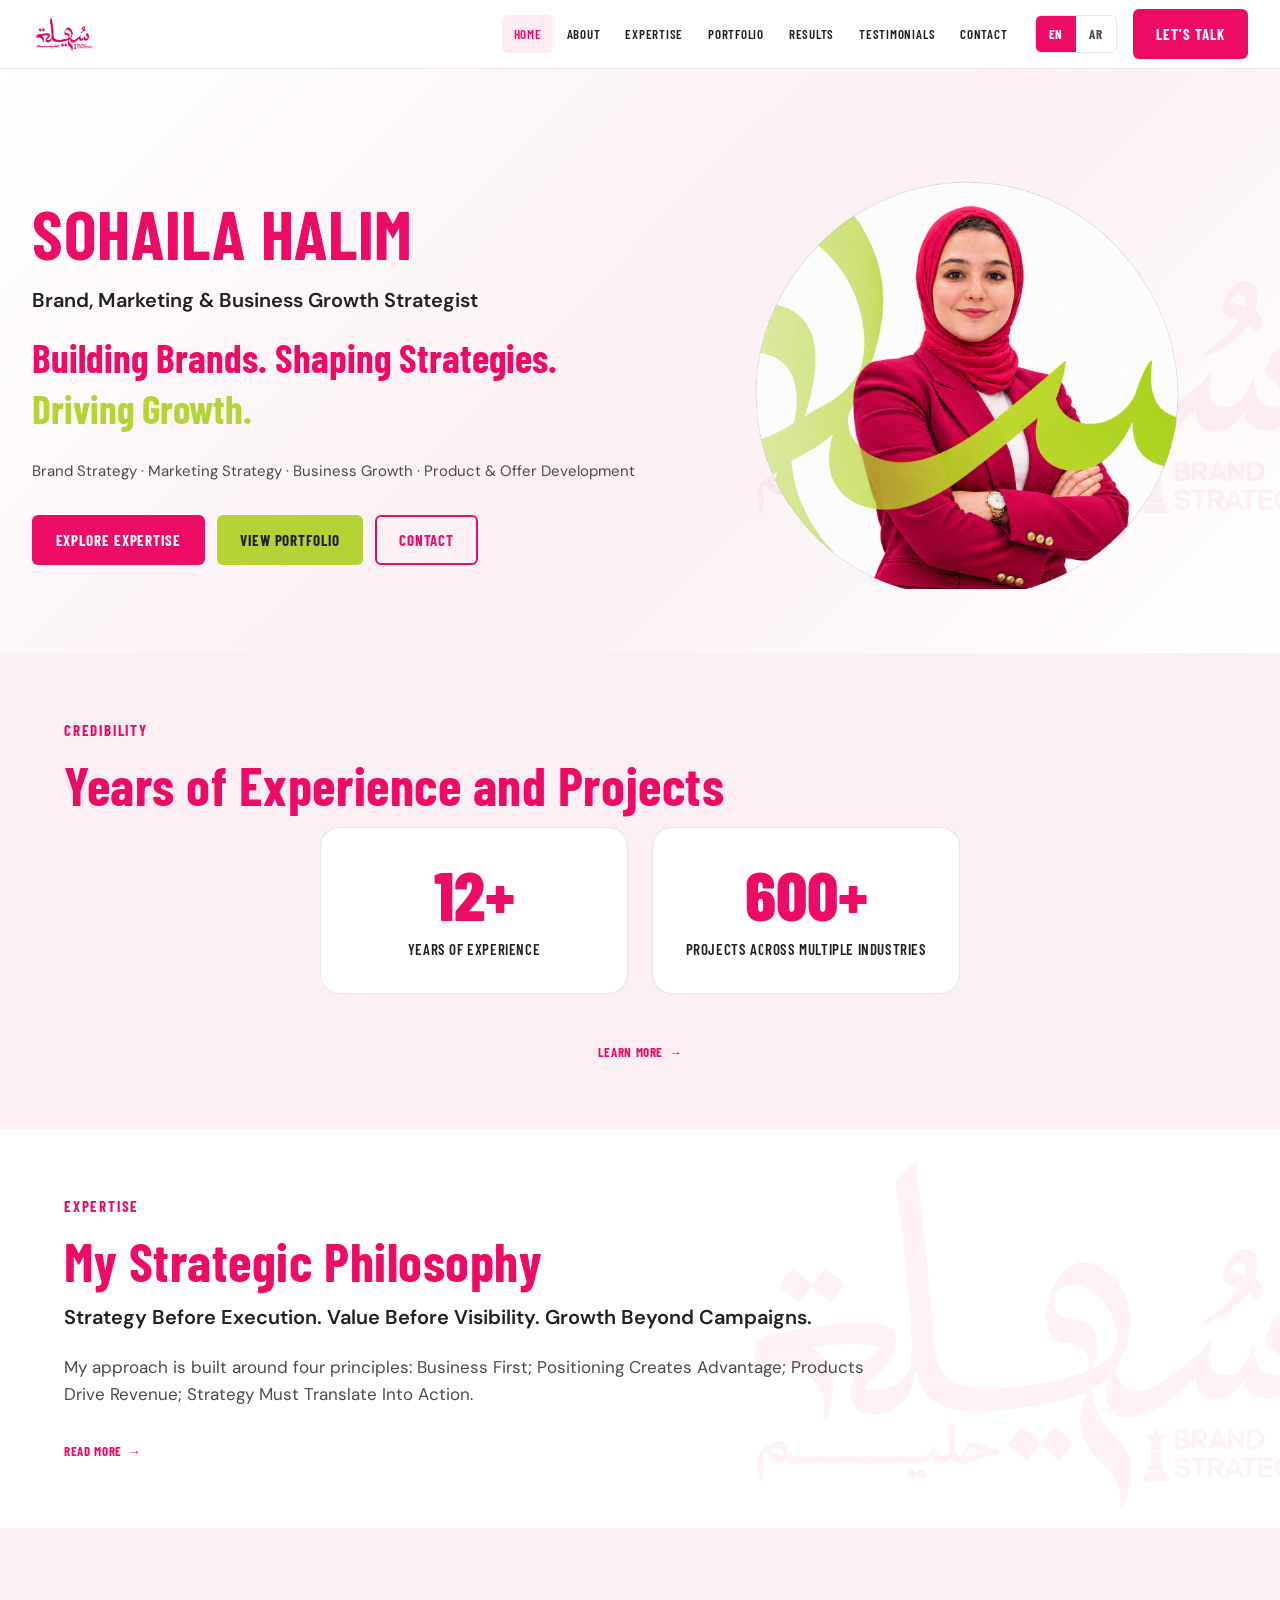
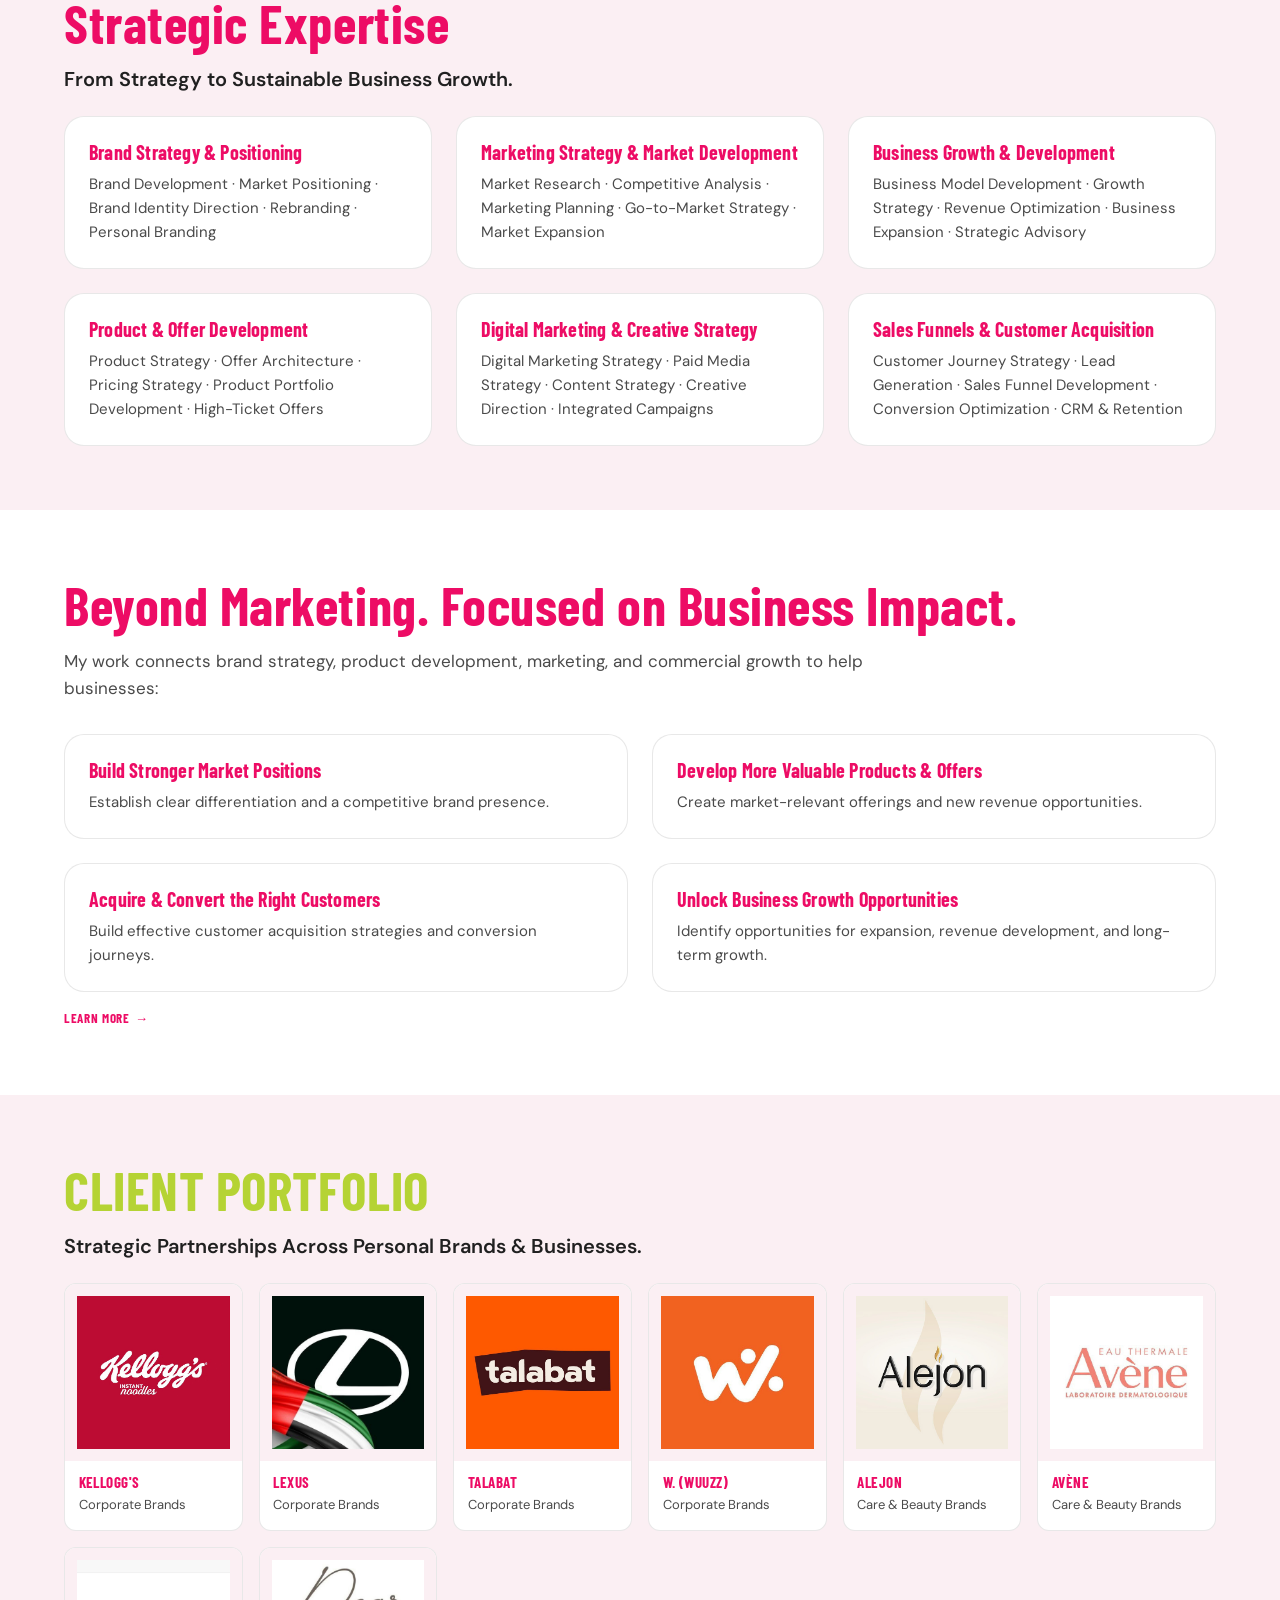
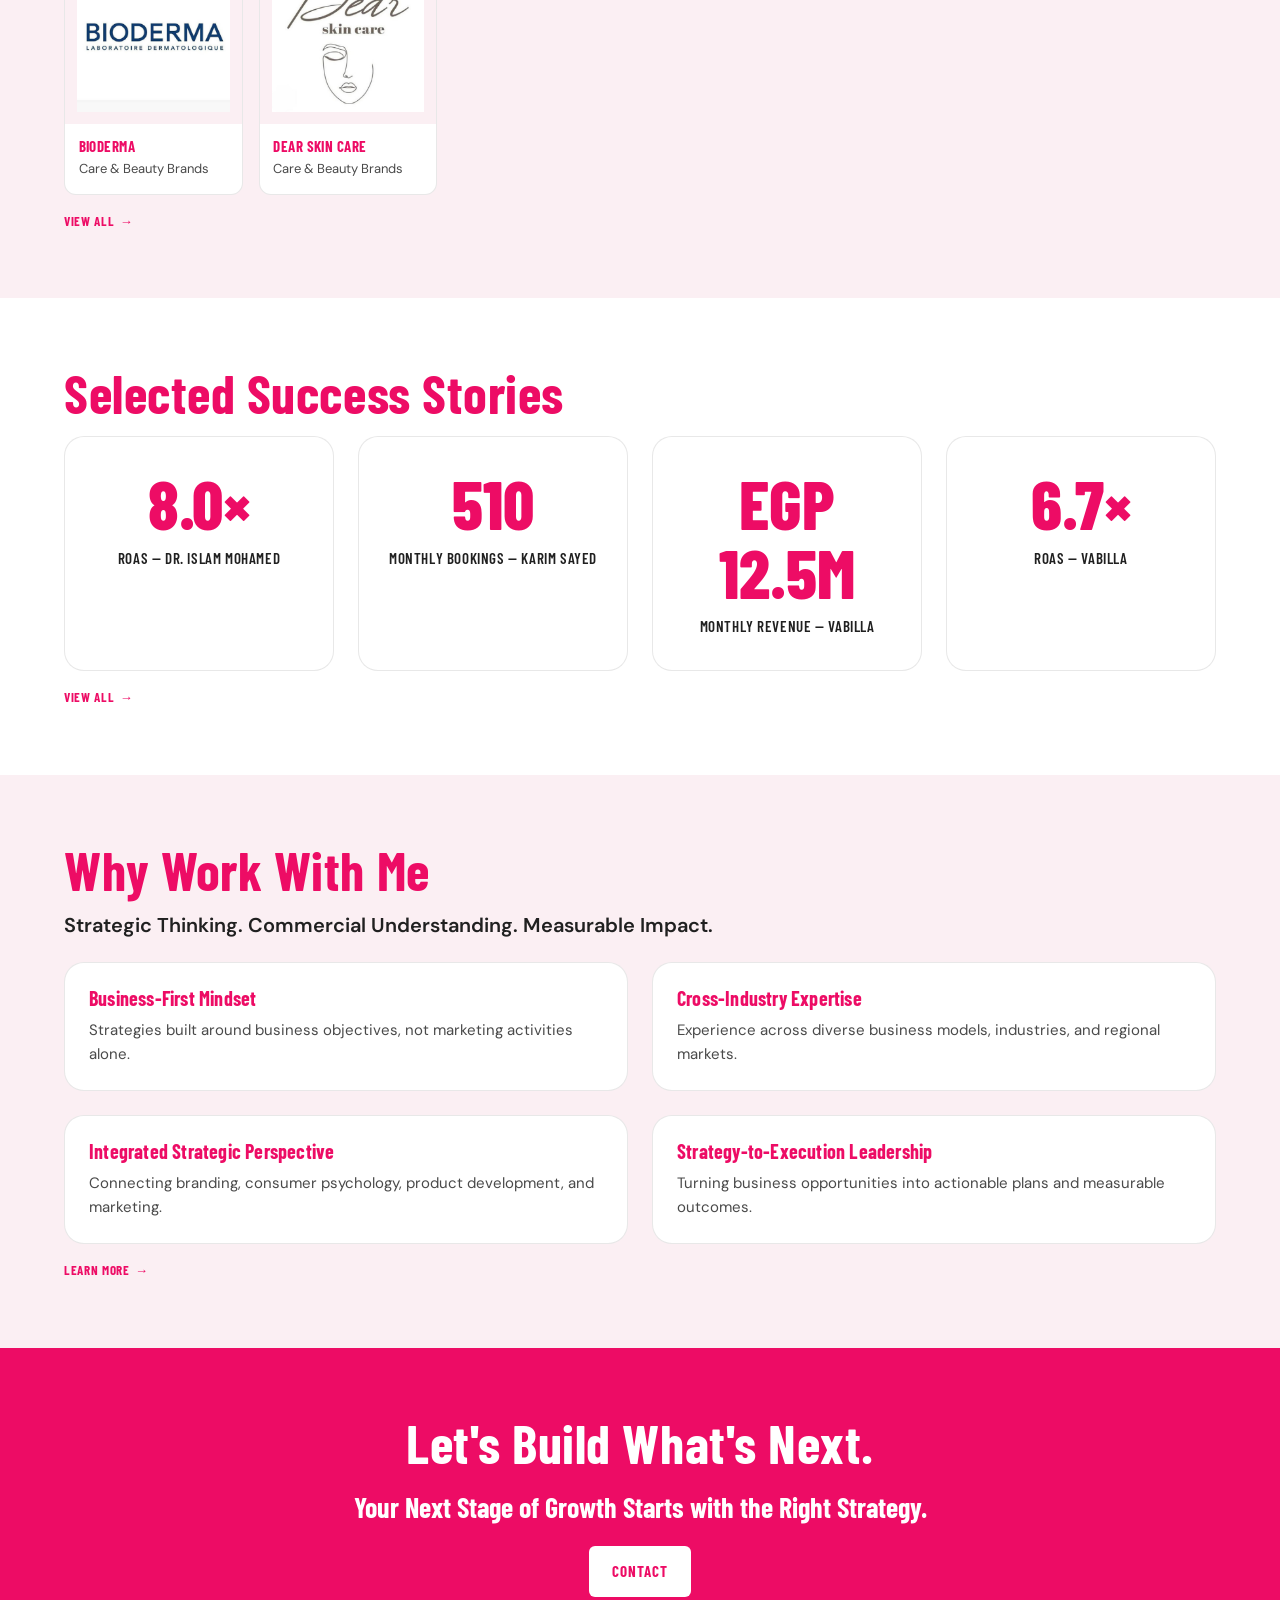
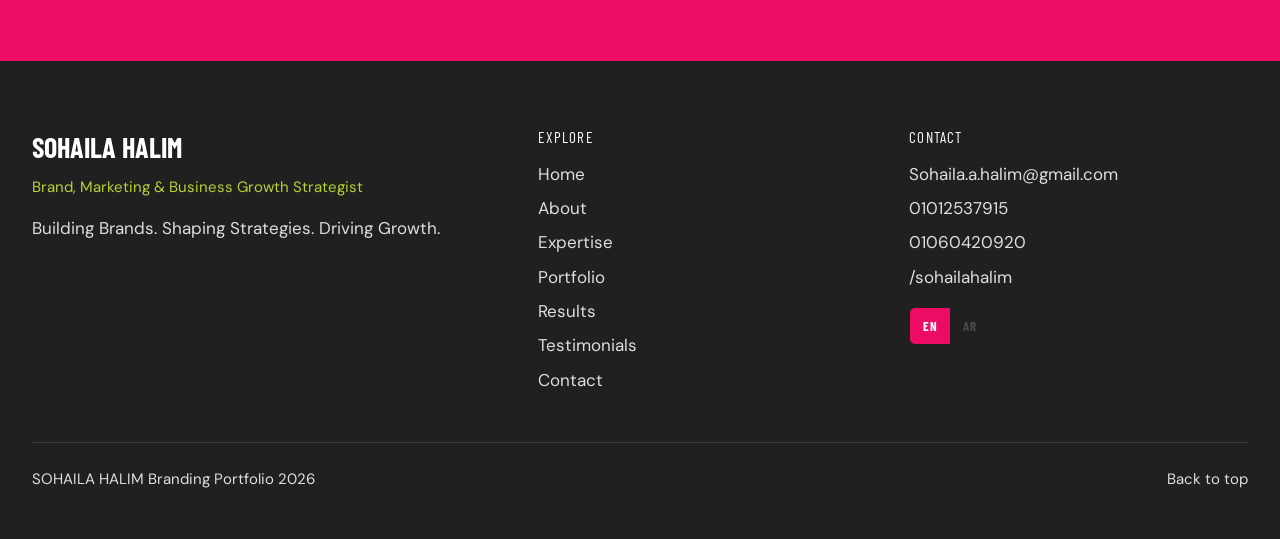
==== index.html @ 3174ed8b "v1" ====
<!DOCTYPE html>
<html lang="en" dir="ltr">
<head>
  <meta charset="UTF-8" />
  <meta name="viewport" content="width=device-width, initial-scale=1" />
  <title>Sohaila Halim — Brand, Marketing & Business Growth Strategist</title>
  <meta name="description" content="Sohaila Halim — Brand, Marketing & Business Growth Strategist. Building Brands. Shaping Strategies. Driving Growth." />
  <meta property="og:title" content="Sohaila Halim — Brand, Marketing & Business Growth Strategist" />
  <meta property="og:description" content="Building Brands. Shaping Strategies. Driving Growth." />
  <meta property="og:image" content="assets/images/hero/sohaila-hero.png" />
  <link rel="icon" href="assets/images/brand/logo-dark.png" />
  <link rel="stylesheet" href="assets/css/variables.css" />
  <link rel="stylesheet" href="assets/css/global.css" />
  <link rel="stylesheet" href="assets/css/components.css" />
  <link rel="stylesheet" href="assets/css/responsive.css" />
  <link rel="stylesheet" href="assets/css/rtl.css" />
</head>
<body id="top">
  <a class="skip-link" href="#main" data-i18n="common.skipToContent">Skip to content</a>
  <div data-site-header></div>

  <main id="main" class="site-main">
    <!-- Hero — PDF p.1 + supplied hero portrait -->
    <section class="hero" aria-labelledby="hero-name">
      <div class="watermark" aria-hidden="true">
        <img src="assets/images/brand/logo-dark.png" alt="" />
      </div>
      <div class="container container--wide hero__grid">
        <div class="hero__content">
          <h1 id="hero-name" class="hero__name">SOHAILA HALIM</h1>
          <p class="hero__title">Brand, Marketing &amp; Business Growth Strategist</p>
          <p class="hero__tagline">
            <span class="part-a">Building Brands. Shaping Strategies.</span>
            <span class="part-b"> Driving Growth.</span>
          </p>
          <p class="hero__services">Brand Strategy · Marketing Strategy · Business Growth · Product &amp; Offer Development</p>
          <div class="btn-group">
            <a class="btn btn--primary" href="expertise.html" data-i18n="common.exploreExpertise">Explore Expertise</a>
            <a class="btn btn--secondary" href="portfolio.html" data-i18n="common.viewPortfolio">View Portfolio</a>
            <a class="btn btn--outline" href="contact.html" data-i18n="common.contact">Contact</a>
          </div>
        </div>
        <div class="hero__media">
          <img
            src="assets/images/hero/sohaila-hero.png"
            alt="Sohaila Halim portrait composition"
            width="560"
            height="560"
            fetchpriority="high"
            decoding="async"
          />
        </div>
      </div>
    </section>

    <!-- Credibility — PDF p.3 -->
    <section class="section section--blush" aria-labelledby="cred-title">
      <div class="container">
        <p class="section__eyebrow">Credibility</p>
        <h2 id="cred-title" class="section__title section__title--fuchsia">Years of Experience and Projects</h2>
        <div class="grid grid--2" style="max-width:40rem;margin-inline:auto">
          <div class="stat-card">
            <p class="stat-card__value">12+</p>
            <p class="stat-card__label">Years of Experience</p>
          </div>
          <div class="stat-card">
            <p class="stat-card__value">600+</p>
            <p class="stat-card__label">Projects Across Multiple Industries</p>
          </div>
        </div>
        <p style="text-align:center;margin-top:2rem">
          <a class="link-more" href="about.html" data-i18n="common.learnMore">Learn more</a>
        </p>
      </div>
    </section>

    <!-- Strategic Philosophy Preview — PDF p.5 -->
    <section class="section" aria-labelledby="phil-preview">
      <div class="watermark" aria-hidden="true"><img src="assets/images/brand/logo-dark.png" alt="" /></div>
      <div class="container">
        <p class="section__eyebrow">Expertise</p>
        <h2 id="phil-preview" class="section__title section__title--fuchsia">My Strategic Philosophy</h2>
        <p class="section__lead">Strategy Before Execution. Value Before Visibility. Growth Beyond Campaigns.</p>
        <p class="section__desc">My approach is built around four principles: Business First; Positioning Creates Advantage; Products Drive Revenue; Strategy Must Translate Into Action.</p>
        <a class="link-more" href="expertise.html#strategic-philosophy" data-i18n="common.readMore">Read more</a>
      </div>
    </section>

    <!-- Strategic Expertise Preview — PDF p.7 -->
    <section class="section section--blush" aria-labelledby="exp-preview">
      <div class="container">
        <h2 id="exp-preview" class="section__title section__title--fuchsia">Strategic Expertise</h2>
        <p class="section__lead">From Strategy to Sustainable Business Growth.</p>
        <div class="grid grid--3">
          <a class="card card--interactive" href="expertise.html#expertise-brand">
            <h3 class="card__title">Brand Strategy &amp; Positioning</h3>
            <p class="card__text">Brand Development · Market Positioning · Brand Identity Direction · Rebranding · Personal Branding</p>
          </a>
          <a class="card card--interactive" href="expertise.html#expertise-marketing">
            <h3 class="card__title">Marketing Strategy &amp; Market Development</h3>
            <p class="card__text">Market Research · Competitive Analysis · Marketing Planning · Go-to-Market Strategy · Market Expansion</p>
          </a>
          <a class="card card--interactive" href="expertise.html#expertise-growth">
            <h3 class="card__title">Business Growth &amp; Development</h3>
            <p class="card__text">Business Model Development · Growth Strategy · Revenue Optimization · Business Expansion · Strategic Advisory</p>
          </a>
          <a class="card card--interactive" href="expertise.html#expertise-product">
            <h3 class="card__title">Product &amp; Offer Development</h3>
            <p class="card__text">Product Strategy · Offer Architecture · Pricing Strategy · Product Portfolio Development · High-Ticket Offers</p>
          </a>
          <a class="card card--interactive" href="expertise.html#expertise-digital">
            <h3 class="card__title">Digital Marketing &amp; Creative Strategy</h3>
            <p class="card__text">Digital Marketing Strategy · Paid Media Strategy · Content Strategy · Creative Direction · Integrated Campaigns</p>
          </a>
          <a class="card card--interactive" href="expertise.html#expertise-funnels">
            <h3 class="card__title">Sales Funnels &amp; Customer Acquisition</h3>
            <p class="card__text">Customer Journey Strategy · Lead Generation · Sales Funnel Development · Conversion Optimization · CRM &amp; Retention</p>
          </a>
        </div>
      </div>
    </section>

    <!-- Business Impact Preview — PDF p.8 -->
    <section class="section" aria-labelledby="impact-preview">
      <div class="container">
        <h2 id="impact-preview" class="section__title section__title--fuchsia">Beyond Marketing. Focused on Business Impact.</h2>
        <p class="section__desc">My work connects brand strategy, product development, marketing, and commercial growth to help businesses:</p>
        <div class="grid grid--2" style="margin-top:2rem">
          <article class="card">
            <h3 class="card__title">Build Stronger Market Positions</h3>
            <p class="card__text">Establish clear differentiation and a competitive brand presence.</p>
          </article>
          <article class="card">
            <h3 class="card__title">Develop More Valuable Products &amp; Offers</h3>
            <p class="card__text">Create market-relevant offerings and new revenue opportunities.</p>
          </article>
          <article class="card">
            <h3 class="card__title">Acquire &amp; Convert the Right Customers</h3>
            <p class="card__text">Build effective customer acquisition strategies and conversion journeys.</p>
          </article>
          <article class="card">
            <h3 class="card__title">Unlock Business Growth Opportunities</h3>
            <p class="card__text">Identify opportunities for expansion, revenue development, and long-term growth.</p>
          </article>
        </div>
        <a class="link-more" href="expertise.html#business-impact" data-i18n="common.learnMore">Learn more</a>
      </div>
    </section>

    <!-- Client Portfolio Preview -->
    <section class="section section--blush" aria-labelledby="portfolio-preview">
      <div class="container">
        <h2 id="portfolio-preview" class="section__title section__title--lime">CLIENT PORTFOLIO</h2>
        <p class="section__lead">Strategic Partnerships Across Personal Brands &amp; Businesses.</p>
        <div class="portfolio-grid" id="home-portfolio-preview"></div>
        <a class="link-more" href="portfolio.html" data-i18n="common.viewAll">View all</a>
      </div>
    </section>

    <!-- Selected Results Preview — PDF p.14 -->
    <section class="section" aria-labelledby="results-preview">
      <div class="container">
        <h2 id="results-preview" class="section__title section__title--fuchsia">Selected Success Stories</h2>
        <div class="grid grid--4">
          <div class="stat-card">
            <p class="stat-card__value">8.0×</p>
            <p class="stat-card__label">ROAS — Dr. Islam Mohamed</p>
          </div>
          <div class="stat-card">
            <p class="stat-card__value">510</p>
            <p class="stat-card__label">Monthly Bookings — Karim Sayed</p>
          </div>
          <div class="stat-card">
            <p class="stat-card__value">EGP 12.5M</p>
            <p class="stat-card__label">Monthly Revenue — Vabilla</p>
          </div>
          <div class="stat-card">
            <p class="stat-card__value">6.7×</p>
            <p class="stat-card__label">ROAS — Vabilla</p>
          </div>
        </div>
        <a class="link-more" href="results.html" data-i18n="common.viewAll">View all</a>
      </div>
    </section>

    <!-- Why Work With Me Preview — PDF p.15 -->
    <section class="section section--blush" aria-labelledby="why-preview">
      <div class="container">
        <h2 id="why-preview" class="section__title section__title--fuchsia">Why Work With Me</h2>
        <p class="section__lead">Strategic Thinking. Commercial Understanding. Measurable Impact.</p>
        <div class="grid grid--2">
          <article class="card">
            <h3 class="card__title">Business-First Mindset</h3>
            <p class="card__text">Strategies built around business objectives, not marketing activities alone.</p>
          </article>
          <article class="card">
            <h3 class="card__title">Cross-Industry Expertise</h3>
            <p class="card__text">Experience across diverse business models, industries, and regional markets.</p>
          </article>
          <article class="card">
            <h3 class="card__title">Integrated Strategic Perspective</h3>
            <p class="card__text">Connecting branding, consumer psychology, product development, and marketing.</p>
          </article>
          <article class="card">
            <h3 class="card__title">Strategy-to-Execution Leadership</h3>
            <p class="card__text">Turning business opportunities into actionable plans and measurable outcomes.</p>
          </article>
        </div>
        <a class="link-more" href="about.html#why-work-with-me" data-i18n="common.learnMore">Learn more</a>
      </div>
    </section>

    <!-- Contact CTA — PDF p.26 -->
    <section class="section section--fuchsia cta-band" aria-labelledby="cta-home">
      <div class="container">
        <h2 id="cta-home" class="cta-band__title">Let's Build What's Next.</h2>
        <p class="cta-band__lead">Your Next Stage of Growth Starts with the Right Strategy.</p>
        <a class="btn btn--white" href="contact.html" data-i18n="common.contact">Contact</a>
      </div>
    </section>
  </main>

  <div data-site-footer></div>

  <script src="assets/js/translations.js"></script>
  <script src="assets/js/i18n.js"></script>
  <script src="assets/js/navigation.js"></script>
  <script src="assets/data/portfolio.js"></script>
  <script src="assets/js/main.js"></script>
  <script>
    (function () {
      const mount = document.getElementById("home-portfolio-preview");
      if (!mount || !window.SOHAILA_PORTFOLIO) return;
      const preview = window.SOHAILA_PORTFOLIO.filter((c) => c.category === "corporate" || c.category === "care-beauty").slice(0, 8);
      mount.innerHTML = preview.map((c) => `
        <article class="portfolio-item">
          <div class="portfolio-item__media"><img src="${c.image}" alt="${c.name} logo" loading="lazy" width="160" height="160" /></div>
          <div class="portfolio-item__body">
            <h3 class="portfolio-item__name">${c.name}</h3>
            <p class="portfolio-item__meta">${c.description}</p>
          </div>
        </article>`).join("");
    })();
  </script>
</body>
</html>
---- assets/css/variables.css ----
/* Sohaila Halim — Design Tokens
   Colors sampled from brand guideline asset (assets/images/brand/brand-guideline.png)
   Fonts: temporary implementation fallbacks (not claimed as original brand fonts)
*/

:root {
  /* Brand colors — from Visual Brand Guidelines */
  --color-fuchsia: #ed0c65;
  --color-lime: #b5d334;
  --color-blush: #fbeff3;
  --color-white: #ffffff;
  --color-charcoal: #202020;

  /* Derived tokens */
  --color-fuchsia-dark: #c40a54;
  --color-fuchsia-soft: rgba(237, 12, 101, 0.08);
  --color-lime-soft: rgba(181, 211, 52, 0.15);
  --color-charcoal-muted: #4a4a4a;
  --color-border: rgba(32, 32, 32, 0.1);
  --color-overlay: rgba(32, 32, 32, 0.72);

  /* Typography — temporary fallbacks pending original brand fonts */
  --font-display: "Barlow Condensed", "Arial Narrow", "Helvetica Neue Condensed", sans-serif;
  --font-body: "DM Sans", "Segoe UI", Tahoma, sans-serif;
  --font-arabic: "Noto Sans Arabic", "Segoe UI", Tahoma, sans-serif;

  --fw-regular: 400;
  --fw-medium: 500;
  --fw-semibold: 600;
  --fw-bold: 700;
  --fw-black: 800;

  --fs-xs: clamp(0.75rem, 0.7rem + 0.2vw, 0.8125rem);
  --fs-sm: clamp(0.875rem, 0.82rem + 0.25vw, 0.9375rem);
  --fs-base: clamp(1rem, 0.95rem + 0.25vw, 1.0625rem);
  --fs-md: clamp(1.125rem, 1rem + 0.4vw, 1.25rem);
  --fs-lg: clamp(1.375rem, 1.15rem + 0.8vw, 1.75rem);
  --fs-xl: clamp(1.75rem, 1.35rem + 1.4vw, 2.5rem);
  --fs-2xl: clamp(2.25rem, 1.6rem + 2.2vw, 3.5rem);
  --fs-3xl: clamp(2.75rem, 1.9rem + 3vw, 4.5rem);

  --lh-tight: 1.15;
  --lh-snug: 1.3;
  --lh-normal: 1.6;
  --lh-relaxed: 1.75;

  /* Spacing */
  --space-1: 0.25rem;
  --space-2: 0.5rem;
  --space-3: 0.75rem;
  --space-4: 1rem;
  --space-5: 1.5rem;
  --space-6: 2rem;
  --space-7: 3rem;
  --space-8: 4rem;
  --space-9: 6rem;
  --space-10: 8rem;

  /* Layout */
  --container-max: 72rem;
  --container-wide: 80rem;
  --container-pad: clamp(1rem, 3vw, 2rem);
  --header-h: 4.25rem;
  --radius-sm: 0.375rem;
  --radius-md: 0.75rem;
  --radius-lg: 1.25rem;
  --radius-xl: 1.75rem;

  /* Motion */
  --ease: cubic-bezier(0.22, 1, 0.36, 1);
  --duration-fast: 150ms;
  --duration: 280ms;
  --duration-slow: 480ms;

  /* Shadows */
  --shadow-sm: 0 1px 2px rgba(32, 32, 32, 0.06);
  --shadow-md: 0 8px 24px rgba(32, 32, 32, 0.08);
  --shadow-lg: 0 16px 48px rgba(32, 32, 32, 0.12);

  /* Focus */
  --focus-ring: 0 0 0 3px var(--color-white), 0 0 0 6px var(--color-fuchsia);
}

@media (prefers-reduced-motion: reduce) {
  :root {
    --duration-fast: 0ms;
    --duration: 0ms;
    --duration-slow: 0ms;
  }
}
---- assets/css/global.css ----
@import url("https://fonts.googleapis.com/css2?family=Barlow+Condensed:wght@500;600;700;800&family=DM+Sans:ital,opsz,wght@0,9..40,400;0,9..40,500;0,9..40,600;0,9..40,700;1,9..40,400&family=Noto+Sans+Arabic:wght@400;500;600;700&display=swap");

*,
*::before,
*::after {
  box-sizing: border-box;
}

html {
  scroll-behavior: smooth;
  scroll-padding-top: calc(var(--header-h) + 1rem);
}

@media (prefers-reduced-motion: reduce) {
  html {
    scroll-behavior: auto;
  }

  *,
  *::before,
  *::after {
    animation-duration: 0.01ms !important;
    animation-iteration-count: 1 !important;
    transition-duration: 0.01ms !important;
  }
}

body {
  margin: 0;
  font-family: var(--font-body);
  font-size: var(--fs-base);
  font-weight: var(--fw-regular);
  line-height: var(--lh-normal);
  color: var(--color-charcoal);
  background: var(--color-white);
  min-height: 100vh;
  overflow-x: hidden;
  -webkit-font-smoothing: antialiased;
}

body.nav-open {
  overflow: hidden;
}

img {
  max-width: 100%;
  height: auto;
  display: block;
}

a {
  color: var(--color-fuchsia);
  text-decoration-thickness: 1px;
  text-underline-offset: 0.2em;
}

a:hover {
  color: var(--color-fuchsia-dark);
}

:focus-visible {
  outline: none;
  box-shadow: var(--focus-ring);
}

.skip-link {
  position: absolute;
  inset-inline-start: 1rem;
  top: -100%;
  z-index: 1000;
  background: var(--color-fuchsia);
  color: var(--color-white);
  padding: 0.75rem 1rem;
  border-radius: var(--radius-sm);
  font-weight: var(--fw-semibold);
  text-decoration: none;
}

.skip-link:focus {
  top: 1rem;
}

h1, h2, h3, h4, h5, h6 {
  font-family: var(--font-display);
  font-weight: var(--fw-bold);
  line-height: var(--lh-tight);
  letter-spacing: 0.01em;
  margin: 0 0 var(--space-4);
  color: var(--color-charcoal);
  text-wrap: balance;
}

h1 { font-size: var(--fs-3xl); }
h2 { font-size: var(--fs-2xl); }
h3 { font-size: var(--fs-xl); }
h4 { font-size: var(--fs-lg); }

p {
  margin: 0 0 var(--space-4);
}

p:last-child {
  margin-bottom: 0;
}

ul, ol {
  margin: 0 0 var(--space-4);
  padding-inline-start: 1.25rem;
}

.container {
  width: min(100% - (var(--container-pad) * 2), var(--container-max));
  margin-inline: auto;
}

.container--wide {
  width: min(100% - (var(--container-pad) * 2), var(--container-wide));
}

.section {
  position: relative;
  padding-block: var(--space-8);
}

.section--tight {
  padding-block: var(--space-6);
}

.section--blush {
  background: var(--color-blush);
}

.section--fuchsia {
  background: var(--color-fuchsia);
  color: var(--color-white);
}

.section--fuchsia h2,
.section--fuchsia h3,
.section--fuchsia p {
  color: var(--color-white);
}

.section__eyebrow {
  display: inline-block;
  font-family: var(--font-display);
  font-size: var(--fs-sm);
  font-weight: var(--fw-bold);
  letter-spacing: 0.12em;
  text-transform: uppercase;
  color: var(--color-fuchsia);
  margin-bottom: var(--space-3);
}

.section__title {
  margin-bottom: var(--space-3);
}

.section__title--lime {
  color: var(--color-lime);
}

.section__title--fuchsia {
  color: var(--color-fuchsia);
}

.section__lead {
  font-size: var(--fs-md);
  font-weight: var(--fw-semibold);
  line-height: var(--lh-snug);
  max-width: 48rem;
  margin-bottom: var(--space-5);
}

.section__desc {
  max-width: 52rem;
  color: var(--color-charcoal-muted);
}

.divider {
  width: 3.5rem;
  height: 3px;
  background: var(--color-lime);
  border: 0;
  margin: 0 0 var(--space-5);
}

.divider--fuchsia {
  background: var(--color-fuchsia);
}

.watermark {
  position: absolute;
  inset: 0;
  pointer-events: none;
  overflow: hidden;
  z-index: 0;
}

.watermark img {
  position: absolute;
  width: min(70vw, 42rem);
  opacity: 0.05;
  inset-inline-end: -8%;
  top: 50%;
  transform: translateY(-50%);
}

.section > *:not(.watermark) {
  position: relative;
  z-index: 1;
}

.page-hero {
  padding-block: calc(var(--header-h) + var(--space-7)) var(--space-7);
  background:
    radial-gradient(ellipse 60% 50% at 90% 20%, var(--color-blush) 0%, transparent 70%),
    var(--color-white);
}

.page-hero__title {
  color: var(--color-fuchsia);
}

.grid {
  display: grid;
  gap: var(--space-5);
}

.grid--2 {
  grid-template-columns: repeat(2, minmax(0, 1fr));
}

.grid--3 {
  grid-template-columns: repeat(3, minmax(0, 1fr));
}

.grid--4 {
  grid-template-columns: repeat(4, minmax(0, 1fr));
}

.sr-only {
  position: absolute;
  width: 1px;
  height: 1px;
  padding: 0;
  margin: -1px;
  overflow: hidden;
  clip: rect(0, 0, 0, 0);
  white-space: nowrap;
  border: 0;
}

.text-fuchsia { color: var(--color-fuchsia); }
.text-lime { color: var(--color-lime); }
.text-muted { color: var(--color-charcoal-muted); }

.site-main {
  min-height: 60vh;
}

.placeholder-asset {
  display: grid;
  place-items: center;
  aspect-ratio: 1;
  background: var(--color-blush);
  border: 2px dashed var(--color-fuchsia);
  border-radius: var(--radius-md);
  color: var(--color-fuchsia);
  font-size: var(--fs-sm);
  font-weight: var(--fw-semibold);
  text-align: center;
  padding: var(--space-4);
}
---- assets/css/components.css ----
/* Buttons */
.btn {
  display: inline-flex;
  align-items: center;
  justify-content: center;
  gap: 0.5rem;
  min-height: 2.75rem;
  padding: 0.7rem 1.35rem;
  border-radius: var(--radius-sm);
  border: 2px solid transparent;
  font-family: var(--font-display);
  font-size: var(--fs-sm);
  font-weight: var(--fw-bold);
  letter-spacing: 0.06em;
  text-transform: uppercase;
  text-decoration: none;
  cursor: pointer;
  transition: background var(--duration) var(--ease), color var(--duration) var(--ease), border-color var(--duration) var(--ease), transform var(--duration) var(--ease);
}

.btn:hover {
  text-decoration: none;
  transform: translateY(-1px);
}

.btn--primary {
  background: var(--color-fuchsia);
  color: var(--color-white);
}

.btn--primary:hover {
  background: var(--color-fuchsia-dark);
  color: var(--color-white);
}

.btn--secondary {
  background: var(--color-lime);
  color: var(--color-charcoal);
}

.btn--secondary:hover {
  filter: brightness(0.95);
  color: var(--color-charcoal);
}

.btn--outline {
  background: transparent;
  border-color: var(--color-fuchsia);
  color: var(--color-fuchsia);
}

.btn--outline:hover {
  background: var(--color-fuchsia);
  color: var(--color-white);
}

.btn--ghost {
  background: transparent;
  color: var(--color-charcoal);
  border-color: var(--color-border);
}

.btn--ghost:hover {
  border-color: var(--color-fuchsia);
  color: var(--color-fuchsia);
}

.btn--white {
  background: var(--color-white);
  color: var(--color-fuchsia);
}

.btn--white:hover {
  background: var(--color-blush);
  color: var(--color-fuchsia);
}

.btn-group {
  display: flex;
  flex-wrap: wrap;
  gap: var(--space-3);
}

/* Header / Nav */
.site-header {
  position: sticky;
  top: 0;
  z-index: 100;
  background: rgba(255, 255, 255, 0.92);
  backdrop-filter: blur(12px);
  border-bottom: 1px solid var(--color-border);
}

.site-header__inner {
  display: flex;
  align-items: center;
  justify-content: space-between;
  gap: var(--space-4);
  min-height: var(--header-h);
}

.brand-logo {
  display: inline-flex;
  align-items: center;
  gap: 0.65rem;
  text-decoration: none;
  color: var(--color-charcoal);
  flex-shrink: 0;
}

.brand-logo img {
  height: 2.5rem;
  width: auto;
}

.brand-logo__text {
  display: none;
  flex-direction: column;
  line-height: 1.1;
}

.brand-logo__name {
  font-family: var(--font-display);
  font-weight: var(--fw-bold);
  font-size: var(--fs-sm);
  letter-spacing: 0.04em;
}

.brand-logo__role {
  font-size: 0.65rem;
  letter-spacing: 0.08em;
  text-transform: uppercase;
  color: var(--color-fuchsia);
}

.nav-toggle {
  display: none;
  width: 2.75rem;
  height: 2.75rem;
  border: 1px solid var(--color-border);
  border-radius: var(--radius-sm);
  background: var(--color-white);
  cursor: pointer;
  align-items: center;
  justify-content: center;
  flex-direction: column;
  gap: 5px;
}

.nav-toggle span {
  display: block;
  width: 1.15rem;
  height: 2px;
  background: var(--color-charcoal);
  transition: transform var(--duration) var(--ease), opacity var(--duration) var(--ease);
}

.site-header.is-open .nav-toggle span:nth-child(1) {
  transform: translateY(7px) rotate(45deg);
}

.site-header.is-open .nav-toggle span:nth-child(2) {
  opacity: 0;
}

.site-header.is-open .nav-toggle span:nth-child(3) {
  transform: translateY(-7px) rotate(-45deg);
}

.site-nav {
  display: flex;
  align-items: center;
  gap: var(--space-4);
}

.site-nav__list {
  display: flex;
  align-items: center;
  gap: 0.15rem;
  list-style: none;
  margin: 0;
  padding: 0;
}

.site-nav__link {
  display: inline-flex;
  padding: 0.55rem 0.7rem;
  color: var(--color-charcoal);
  text-decoration: none;
  font-family: var(--font-display);
  font-size: var(--fs-xs);
  font-weight: var(--fw-semibold);
  letter-spacing: 0.06em;
  text-transform: uppercase;
  border-radius: var(--radius-sm);
  transition: color var(--duration) var(--ease), background var(--duration) var(--ease);
}

.site-nav__link:hover,
.site-nav__link[aria-current="page"] {
  color: var(--color-fuchsia);
  background: var(--color-fuchsia-soft);
}

.lang-switcher {
  display: inline-flex;
  border: 1px solid var(--color-border);
  border-radius: var(--radius-sm);
  overflow: hidden;
}

.lang-switcher button {
  min-width: 2.5rem;
  min-height: 2.25rem;
  border: 0;
  background: transparent;
  font-family: var(--font-display);
  font-weight: var(--fw-bold);
  font-size: var(--fs-xs);
  letter-spacing: 0.06em;
  cursor: pointer;
  color: var(--color-charcoal-muted);
}

.lang-switcher button[aria-pressed="true"] {
  background: var(--color-fuchsia);
  color: var(--color-white);
}

.header-cta {
  white-space: nowrap;
}

/* Hero */
.hero {
  position: relative;
  padding-block: calc(var(--header-h) + var(--space-6)) var(--space-8);
  overflow: hidden;
  background:
    linear-gradient(135deg, var(--color-white) 0%, var(--color-blush) 55%, var(--color-white) 100%);
}

.hero__grid {
  display: grid;
  grid-template-columns: minmax(0, 1.05fr) minmax(0, 0.95fr);
  gap: var(--space-7);
  align-items: center;
}

.hero__name {
  font-size: var(--fs-3xl);
  color: var(--color-fuchsia);
  margin-bottom: var(--space-3);
}

.hero__title {
  font-family: var(--font-body);
  font-size: var(--fs-md);
  font-weight: var(--fw-semibold);
  color: var(--color-charcoal);
  margin-bottom: var(--space-4);
}

.hero__tagline {
  font-family: var(--font-display);
  font-size: var(--fs-xl);
  font-weight: var(--fw-bold);
  line-height: var(--lh-snug);
  margin-bottom: var(--space-5);
}

.hero__tagline .part-a {
  color: var(--color-fuchsia);
}

.hero__tagline .part-b {
  color: var(--color-lime);
}

.hero__services {
  font-size: var(--fs-sm);
  color: var(--color-charcoal-muted);
  margin-bottom: var(--space-6);
}

.hero__media {
  position: relative;
  display: grid;
  place-items: center;
}

.hero__media img {
  width: min(100%, 28rem);
  height: auto;
  object-fit: contain;
}

/* Cards */
.card {
  background: var(--color-white);
  border-radius: var(--radius-lg);
  padding: var(--space-5);
  border: 1px solid var(--color-border);
  height: 100%;
}

.card--interactive {
  transition: transform var(--duration) var(--ease), box-shadow var(--duration) var(--ease), border-color var(--duration) var(--ease);
  text-decoration: none;
  color: inherit;
  display: block;
}

.card--interactive:hover {
  transform: translateY(-3px);
  box-shadow: var(--shadow-md);
  border-color: rgba(237, 12, 101, 0.25);
  color: inherit;
  text-decoration: none;
}

.card__icon {
  width: 2.75rem;
  height: 2.75rem;
  border-radius: var(--radius-sm);
  background: var(--color-fuchsia-soft);
  color: var(--color-fuchsia);
  display: grid;
  place-items: center;
  font-family: var(--font-display);
  font-weight: var(--fw-bold);
  margin-bottom: var(--space-4);
}

.card__title {
  font-size: var(--fs-md);
  margin-bottom: var(--space-2);
  color: var(--color-fuchsia);
}

.card__text {
  color: var(--color-charcoal-muted);
  font-size: var(--fs-sm);
  margin: 0;
}

.stat-card {
  text-align: center;
  padding: var(--space-6) var(--space-4);
  background: var(--color-white);
  border-radius: var(--radius-lg);
  border: 1px solid var(--color-border);
}

.stat-card__value {
  font-family: var(--font-display);
  font-size: var(--fs-3xl);
  font-weight: var(--fw-black);
  color: var(--color-fuchsia);
  line-height: 1;
  margin-bottom: var(--space-2);
}

.stat-card__label {
  font-family: var(--font-display);
  font-weight: var(--fw-semibold);
  letter-spacing: 0.04em;
  text-transform: uppercase;
  font-size: var(--fs-sm);
}

/* Tabs */
.tabs {
  display: grid;
  gap: var(--space-5);
}

.tabs--vertical {
  grid-template-columns: minmax(14rem, 18rem) minmax(0, 1fr);
  align-items: start;
}

.tabs__list {
  display: flex;
  flex-direction: column;
  gap: 0.35rem;
  list-style: none;
  margin: 0;
  padding: 0;
}

.tabs__tab {
  width: 100%;
  text-align: start;
  border: 1px solid var(--color-border);
  background: var(--color-white);
  color: var(--color-charcoal);
  border-radius: var(--radius-md);
  padding: 0.9rem 1rem;
  font-family: var(--font-display);
  font-size: var(--fs-sm);
  font-weight: var(--fw-bold);
  letter-spacing: 0.03em;
  cursor: pointer;
  transition: background var(--duration) var(--ease), color var(--duration) var(--ease), border-color var(--duration) var(--ease);
}

.tabs__tab[aria-selected="true"] {
  background: var(--color-fuchsia);
  border-color: var(--color-fuchsia);
  color: var(--color-white);
}

.tabs__panel {
  background: var(--color-white);
  border: 1px solid var(--color-border);
  border-radius: var(--radius-lg);
  padding: var(--space-6);
}

.tabs__panel[hidden] {
  display: none;
}

.tabs--horizontal .tabs__list {
  flex-direction: row;
  flex-wrap: nowrap;
  overflow-x: auto;
  gap: 0.5rem;
  padding-bottom: 0.25rem;
  scrollbar-width: thin;
}

.tabs--horizontal .tabs__tab {
  white-space: nowrap;
  width: auto;
  flex: 0 0 auto;
}

/* Accordion */
.accordion {
  display: grid;
  gap: 0.75rem;
}

.accordion__item {
  border: 1px solid var(--color-border);
  border-radius: var(--radius-md);
  background: var(--color-white);
  overflow: hidden;
}

.accordion__trigger {
  width: 100%;
  display: flex;
  align-items: center;
  justify-content: space-between;
  gap: 1rem;
  text-align: start;
  padding: 1rem 1.15rem;
  border: 0;
  background: transparent;
  font-family: var(--font-display);
  font-size: var(--fs-md);
  font-weight: var(--fw-bold);
  color: var(--color-charcoal);
  cursor: pointer;
}

.accordion__trigger::after {
  content: "+";
  color: var(--color-fuchsia);
  font-size: 1.35rem;
  line-height: 1;
}

.accordion__trigger[aria-expanded="true"]::after {
  content: "−";
}

.accordion__panel {
  padding: 0 1.15rem 1.15rem;
  color: var(--color-charcoal-muted);
}

.accordion__panel[hidden] {
  display: none;
}

/* Filters */
.filter-bar {
  display: flex;
  flex-wrap: wrap;
  gap: 0.5rem;
  margin-bottom: var(--space-6);
}

.filter-btn {
  border: 1px solid var(--color-border);
  background: var(--color-white);
  color: var(--color-charcoal);
  border-radius: 999px;
  padding: 0.55rem 0.95rem;
  font-family: var(--font-display);
  font-size: var(--fs-xs);
  font-weight: var(--fw-bold);
  letter-spacing: 0.04em;
  text-transform: uppercase;
  cursor: pointer;
  transition: background var(--duration) var(--ease), color var(--duration) var(--ease), border-color var(--duration) var(--ease);
}

.filter-btn[aria-pressed="true"],
.filter-btn:hover {
  background: var(--color-fuchsia);
  border-color: var(--color-fuchsia);
  color: var(--color-white);
}

/* Portfolio / gallery */
.portfolio-grid,
.gallery-grid {
  display: grid;
  grid-template-columns: repeat(auto-fill, minmax(10rem, 1fr));
  gap: var(--space-4);
}

.portfolio-item,
.gallery-item {
  background: var(--color-white);
  border: 1px solid var(--color-border);
  border-radius: var(--radius-md);
  overflow: hidden;
  transition: transform var(--duration) var(--ease), box-shadow var(--duration) var(--ease);
}

.portfolio-item:hover,
.gallery-item:hover {
  transform: translateY(-2px);
  box-shadow: var(--shadow-sm);
}

.portfolio-item__media,
.gallery-item__media {
  aspect-ratio: 1;
  background: var(--color-blush);
  display: grid;
  place-items: center;
  padding: 0.75rem;
}

.portfolio-item__media img,
.gallery-item__media img {
  width: 100%;
  height: 100%;
  object-fit: contain;
}

.portfolio-item__body {
  padding: 0.85rem;
}

.portfolio-item__name {
  font-family: var(--font-display);
  font-size: var(--fs-sm);
  font-weight: var(--fw-bold);
  color: var(--color-fuchsia);
  margin: 0 0 0.25rem;
  text-transform: uppercase;
  letter-spacing: 0.03em;
}

.portfolio-item__meta {
  font-size: var(--fs-xs);
  color: var(--color-charcoal-muted);
  margin: 0;
}

.portfolio-item a.portfolio-item__link {
  text-decoration: none;
  color: inherit;
  display: block;
}

.portfolio-item a.portfolio-item__link:hover .portfolio-item__name {
  color: var(--color-fuchsia-dark);
}

.gallery-item button {
  width: 100%;
  border: 0;
  background: transparent;
  padding: 0;
  cursor: pointer;
  text-align: start;
}

.gallery-item__caption {
  padding: 0.65rem 0.85rem 0.9rem;
  font-size: var(--fs-xs);
  color: var(--color-charcoal-muted);
}

/* Process timeline */
.process {
  display: grid;
  gap: var(--space-4);
  counter-reset: step;
}

.process__step {
  position: relative;
  display: grid;
  grid-template-columns: auto 1fr;
  gap: var(--space-4);
  padding: var(--space-5);
  background: var(--color-white);
  border: 1px solid var(--color-border);
  border-radius: var(--radius-lg);
}

.process__num {
  width: 3rem;
  height: 3rem;
  border-radius: 50%;
  background: var(--color-fuchsia);
  color: var(--color-white);
  display: grid;
  place-items: center;
  font-family: var(--font-display);
  font-weight: var(--fw-bold);
  flex-shrink: 0;
}

.process__title {
  color: var(--color-fuchsia);
  margin-bottom: var(--space-2);
  font-size: var(--fs-md);
}

/* Data tables */
.table-wrap {
  overflow-x: auto;
  border: 1px solid var(--color-border);
  border-radius: var(--radius-lg);
  background: var(--color-white);
}

.data-table {
  width: 100%;
  border-collapse: collapse;
  min-width: 36rem;
}

.data-table th,
.data-table td {
  padding: 0.9rem 1rem;
  text-align: start;
  border-bottom: 1px solid var(--color-border);
  font-size: var(--fs-sm);
}

.data-table th {
  background: var(--color-fuchsia);
  color: var(--color-white);
  font-family: var(--font-display);
  font-weight: var(--fw-bold);
  letter-spacing: 0.04em;
  text-transform: uppercase;
}

.data-table tr:last-child td {
  border-bottom: 0;
}

.data-table tbody tr:nth-child(even) {
  background: var(--color-blush);
}

/* Markets */
.markets-list {
  display: flex;
  flex-wrap: wrap;
  gap: 0.65rem;
  list-style: none;
  margin: var(--space-5) 0 0;
  padding: 0;
}

.markets-list li {
  background: var(--color-fuchsia);
  color: var(--color-white);
  padding: 0.45rem 0.9rem;
  border-radius: 999px;
  font-family: var(--font-display);
  font-weight: var(--fw-bold);
  font-size: var(--fs-xs);
  letter-spacing: 0.05em;
  text-transform: uppercase;
}

.markets-map {
  border-radius: var(--radius-lg);
  overflow: hidden;
  border: 1px solid var(--color-border);
  background: var(--color-white);
}

.markets-map img {
  width: 100%;
  height: auto;
}

/* Contact */
.contact-channels {
  display: grid;
  gap: var(--space-4);
}

.contact-channel {
  display: flex;
  flex-direction: column;
  gap: 0.25rem;
  padding: var(--space-5);
  background: var(--color-white);
  border: 1px solid var(--color-border);
  border-radius: var(--radius-lg);
  text-decoration: none;
  color: inherit;
  transition: border-color var(--duration) var(--ease), transform var(--duration) var(--ease);
}

.contact-channel:hover {
  border-color: var(--color-fuchsia);
  transform: translateY(-2px);
  color: inherit;
  text-decoration: none;
}

.contact-channel__label {
  font-size: var(--fs-xs);
  text-transform: uppercase;
  letter-spacing: 0.08em;
  color: var(--color-charcoal-muted);
  font-weight: var(--fw-semibold);
}

.contact-channel__value {
  font-family: var(--font-display);
  font-size: var(--fs-md);
  font-weight: var(--fw-bold);
  color: var(--color-fuchsia);
}

.form-note {
  margin-top: var(--space-5);
  padding: var(--space-4);
  background: var(--color-blush);
  border-radius: var(--radius-md);
  font-size: var(--fs-sm);
  color: var(--color-charcoal-muted);
}

/* Lightbox */
.lightbox {
  position: fixed;
  inset: 0;
  z-index: 200;
  background: var(--color-overlay);
  display: grid;
  place-items: center;
  padding: var(--space-5);
}

.lightbox[hidden] {
  display: none;
}

.lightbox__dialog {
  position: relative;
  width: min(100%, 56rem);
  max-height: 90vh;
  background: var(--color-white);
  border-radius: var(--radius-lg);
  overflow: hidden;
  display: flex;
  flex-direction: column;
}

.lightbox__media {
  overflow: auto;
  max-height: calc(90vh - 4.5rem);
  background: #111;
  display: grid;
  place-items: center;
}

.lightbox__media img {
  max-width: 100%;
  max-height: calc(90vh - 4.5rem);
  object-fit: contain;
}

.lightbox__toolbar {
  display: flex;
  align-items: center;
  justify-content: space-between;
  gap: var(--space-3);
  padding: 0.75rem 1rem;
  border-top: 1px solid var(--color-border);
}

.lightbox__caption {
  font-size: var(--fs-sm);
  color: var(--color-charcoal-muted);
}

.lightbox__controls {
  display: flex;
  gap: 0.35rem;
}

.lightbox__btn {
  min-width: 2.5rem;
  min-height: 2.5rem;
  border: 1px solid var(--color-border);
  background: var(--color-white);
  border-radius: var(--radius-sm);
  cursor: pointer;
  font-weight: var(--fw-bold);
}

/* Footer */
.site-footer {
  background: var(--color-charcoal);
  color: rgba(255, 255, 255, 0.85);
  padding-block: var(--space-8) var(--space-6);
}

.site-footer a {
  color: rgba(255, 255, 255, 0.85);
  text-decoration: none;
}

.site-footer a:hover {
  color: var(--color-lime);
}

.site-footer__grid {
  display: grid;
  grid-template-columns: 1.4fr 1fr 1fr;
  gap: var(--space-6);
  margin-bottom: var(--space-7);
}

.site-footer__brand-name {
  font-family: var(--font-display);
  font-size: var(--fs-lg);
  font-weight: var(--fw-bold);
  color: var(--color-white);
  margin-bottom: 0.35rem;
}

.site-footer__brand-title {
  color: var(--color-lime);
  font-size: var(--fs-sm);
  margin-bottom: var(--space-4);
}

.site-footer__heading {
  font-family: var(--font-display);
  font-size: var(--fs-sm);
  letter-spacing: 0.08em;
  text-transform: uppercase;
  color: var(--color-white);
  margin-bottom: var(--space-3);
}

.site-footer__list {
  list-style: none;
  margin: 0;
  padding: 0;
  display: grid;
  gap: 0.45rem;
}

.site-footer__bottom {
  display: flex;
  flex-wrap: wrap;
  justify-content: space-between;
  gap: var(--space-3);
  padding-top: var(--space-5);
  border-top: 1px solid rgba(255, 255, 255, 0.12);
  font-size: var(--fs-sm);
}

/* CTA band */
.cta-band {
  text-align: center;
}

.cta-band__title {
  color: var(--color-white);
  margin-bottom: var(--space-3);
}

.cta-band__lead {
  color: var(--color-lime);
  font-family: var(--font-display);
  font-size: var(--fs-lg);
  font-weight: var(--fw-bold);
  margin-bottom: var(--space-4);
}

.cta-band__desc {
  max-width: 40rem;
  margin-inline: auto;
  margin-bottom: var(--space-6);
  color: rgba(255, 255, 255, 0.9);
}

/* Section nav (about) */
.section-nav {
  display: flex;
  flex-wrap: wrap;
  gap: 0.5rem;
  margin-bottom: var(--space-6);
}

.section-nav a {
  text-decoration: none;
  padding: 0.45rem 0.8rem;
  border-radius: 999px;
  background: var(--color-white);
  border: 1px solid var(--color-border);
  color: var(--color-charcoal);
  font-size: var(--fs-xs);
  font-family: var(--font-display);
  font-weight: var(--fw-bold);
  letter-spacing: 0.04em;
  text-transform: uppercase;
}

.section-nav a:hover {
  border-color: var(--color-fuchsia);
  color: var(--color-fuchsia);
}

.cred-list {
  list-style: none;
  margin: 0;
  padding: 0;
  display: grid;
  gap: 0.75rem;
}

.cred-list li {
  padding: 0.9rem 1rem;
  border-inline-start: 3px solid var(--color-lime);
  background: var(--color-blush);
  border-radius: 0 var(--radius-sm) var(--radius-sm) 0;
}

.chip-list {
  display: flex;
  flex-wrap: wrap;
  gap: 0.5rem;
  list-style: none;
  margin: 0;
  padding: 0;
}

.chip-list li {
  background: var(--color-white);
  border: 1px solid var(--color-border);
  border-radius: 999px;
  padding: 0.45rem 0.85rem;
  font-size: var(--fs-sm);
}

.link-more {
  display: inline-flex;
  align-items: center;
  gap: 0.35rem;
  margin-top: var(--space-4);
  font-family: var(--font-display);
  font-weight: var(--fw-bold);
  letter-spacing: 0.05em;
  text-transform: uppercase;
  font-size: var(--fs-xs);
  text-decoration: none;
}

.link-more::after {
  content: "→";
}

[dir="rtl"] .link-more::after {
  content: "←";
}

.empty-state {
  padding: var(--space-7);
  text-align: center;
  color: var(--color-charcoal-muted);
  border: 1px dashed var(--color-border);
  border-radius: var(--radius-lg);
}
---- assets/css/responsive.css ----
@media (max-width: 1024px) {
  .hero__grid {
    grid-template-columns: 1fr;
    gap: var(--space-6);
  }

  .hero__media {
    order: -1;
  }

  .hero__media img {
    width: min(100%, 22rem);
  }

  .tabs--vertical {
    grid-template-columns: 1fr;
  }

  .tabs--vertical .tabs__list {
    flex-direction: row;
    overflow-x: auto;
    scrollbar-width: thin;
  }

  .tabs--vertical .tabs__tab {
    white-space: nowrap;
    width: auto;
    flex: 0 0 auto;
  }

  .site-footer__grid {
    grid-template-columns: 1fr 1fr;
  }

  .grid--4 {
    grid-template-columns: repeat(2, minmax(0, 1fr));
  }
}

@media (max-width: 860px) {
  .nav-toggle {
    display: inline-flex;
  }

  .site-nav {
    position: fixed;
    inset: var(--header-h) 0 0 0;
    background: var(--color-white);
    flex-direction: column;
    align-items: stretch;
    padding: var(--space-5);
    gap: var(--space-4);
    transform: translateX(100%);
    transition: transform var(--duration) var(--ease);
    overflow-y: auto;
    border-top: 1px solid var(--color-border);
  }

  [dir="rtl"] .site-nav {
    transform: translateX(-100%);
  }

  .site-header.is-open .site-nav {
    transform: translateX(0);
  }

  .site-nav__list {
    flex-direction: column;
    align-items: stretch;
  }

  .site-nav__link {
    padding: 0.9rem 0.75rem;
    font-size: var(--fs-sm);
  }

  .header-cta {
    width: 100%;
  }

  .site-nav .lang-switcher {
    align-self: flex-start;
  }
}

@media (max-width: 768px) {
  .section {
    padding-block: var(--space-7);
  }

  .grid--2,
  .grid--3,
  .grid--4 {
    grid-template-columns: 1fr;
  }

  .site-footer__grid {
    grid-template-columns: 1fr;
  }

  .portfolio-grid,
  .gallery-grid {
    grid-template-columns: repeat(auto-fill, minmax(8.5rem, 1fr));
  }

  .process__step {
    grid-template-columns: 1fr;
  }

  .hero {
    padding-block: calc(var(--header-h) + var(--space-5)) var(--space-6);
  }

  .page-hero {
    padding-block: calc(var(--header-h) + var(--space-5)) var(--space-5);
  }
}

@media (max-width: 480px) {
  .btn-group {
    flex-direction: column;
  }

  .btn-group .btn {
    width: 100%;
  }

  .stat-card__value {
    font-size: var(--fs-2xl);
  }

  .filter-bar {
    flex-wrap: nowrap;
    overflow-x: auto;
    padding-bottom: 0.35rem;
    scrollbar-width: thin;
  }

  .filter-btn {
    flex: 0 0 auto;
  }
}

@media (min-width: 1440px) {
  .brand-logo__text {
    display: flex;
  }
}
---- assets/css/rtl.css ----
[dir="rtl"] body {
  font-family: var(--font-arabic), var(--font-body);
}

[dir="rtl"] h1,
[dir="rtl"] h2,
[dir="rtl"] h3,
[dir="rtl"] h4,
[dir="rtl"] .btn,
[dir="rtl"] .site-nav__link,
[dir="rtl"] .filter-btn,
[dir="rtl"] .tabs__tab,
[dir="rtl"] .accordion__trigger,
[dir="rtl"] .section__eyebrow,
[dir="rtl"] .portfolio-item__name,
[dir="rtl"] .stat-card__label {
  font-family: var(--font-arabic), var(--font-display);
}

[dir="rtl"] .cred-list li {
  border-inline-start: 0;
  border-inline-end: 3px solid var(--color-lime);
  border-radius: var(--radius-sm) 0 0 var(--radius-sm);
}

[dir="rtl"] .watermark img {
  inset-inline-end: auto;
  inset-inline-start: -8%;
}

/* Do not mirror photographs, logos, charts, or screenshots */
[dir="rtl"] .hero__media img,
[dir="rtl"] .portfolio-item__media img,
[dir="rtl"] .gallery-item__media img,
[dir="rtl"] .markets-map img,
[dir="rtl"] .lightbox__media img,
[dir="rtl"] .brand-logo img,
[dir="rtl"] .about-media img {
  transform: none;
}
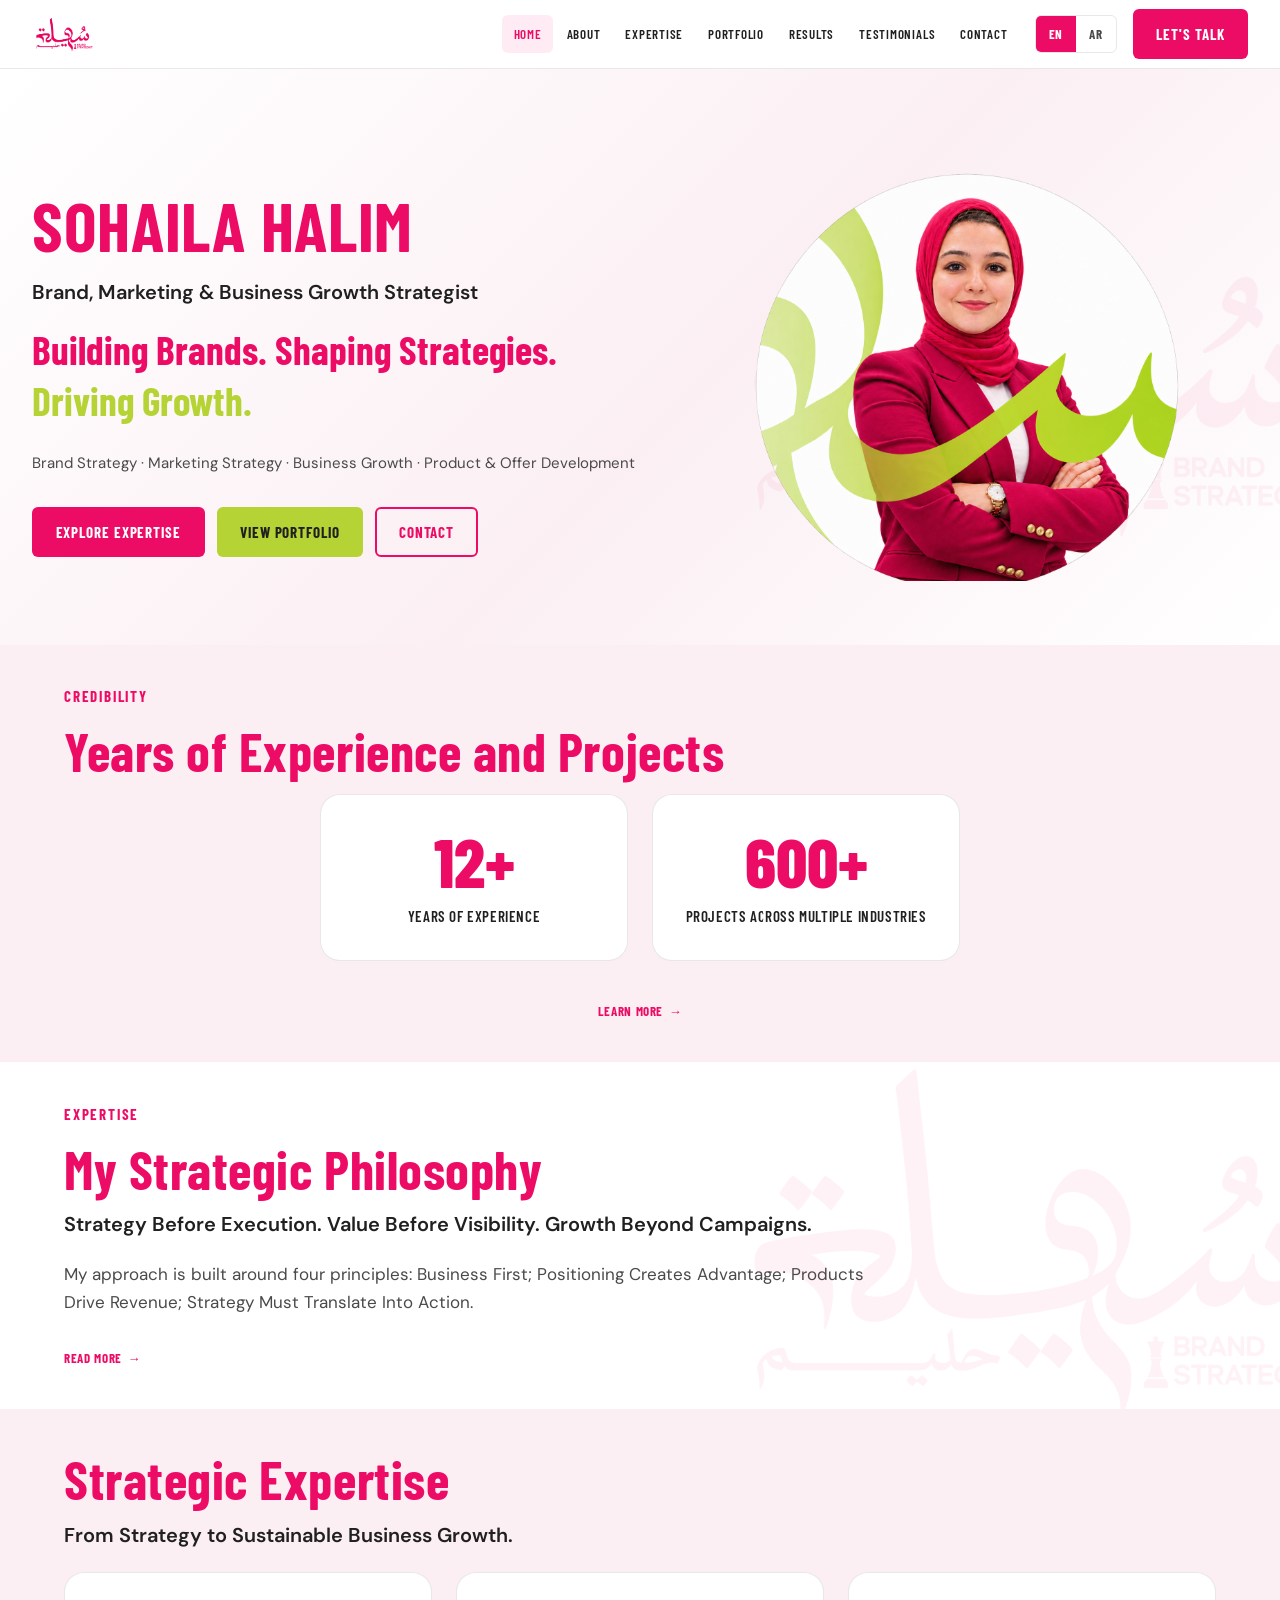
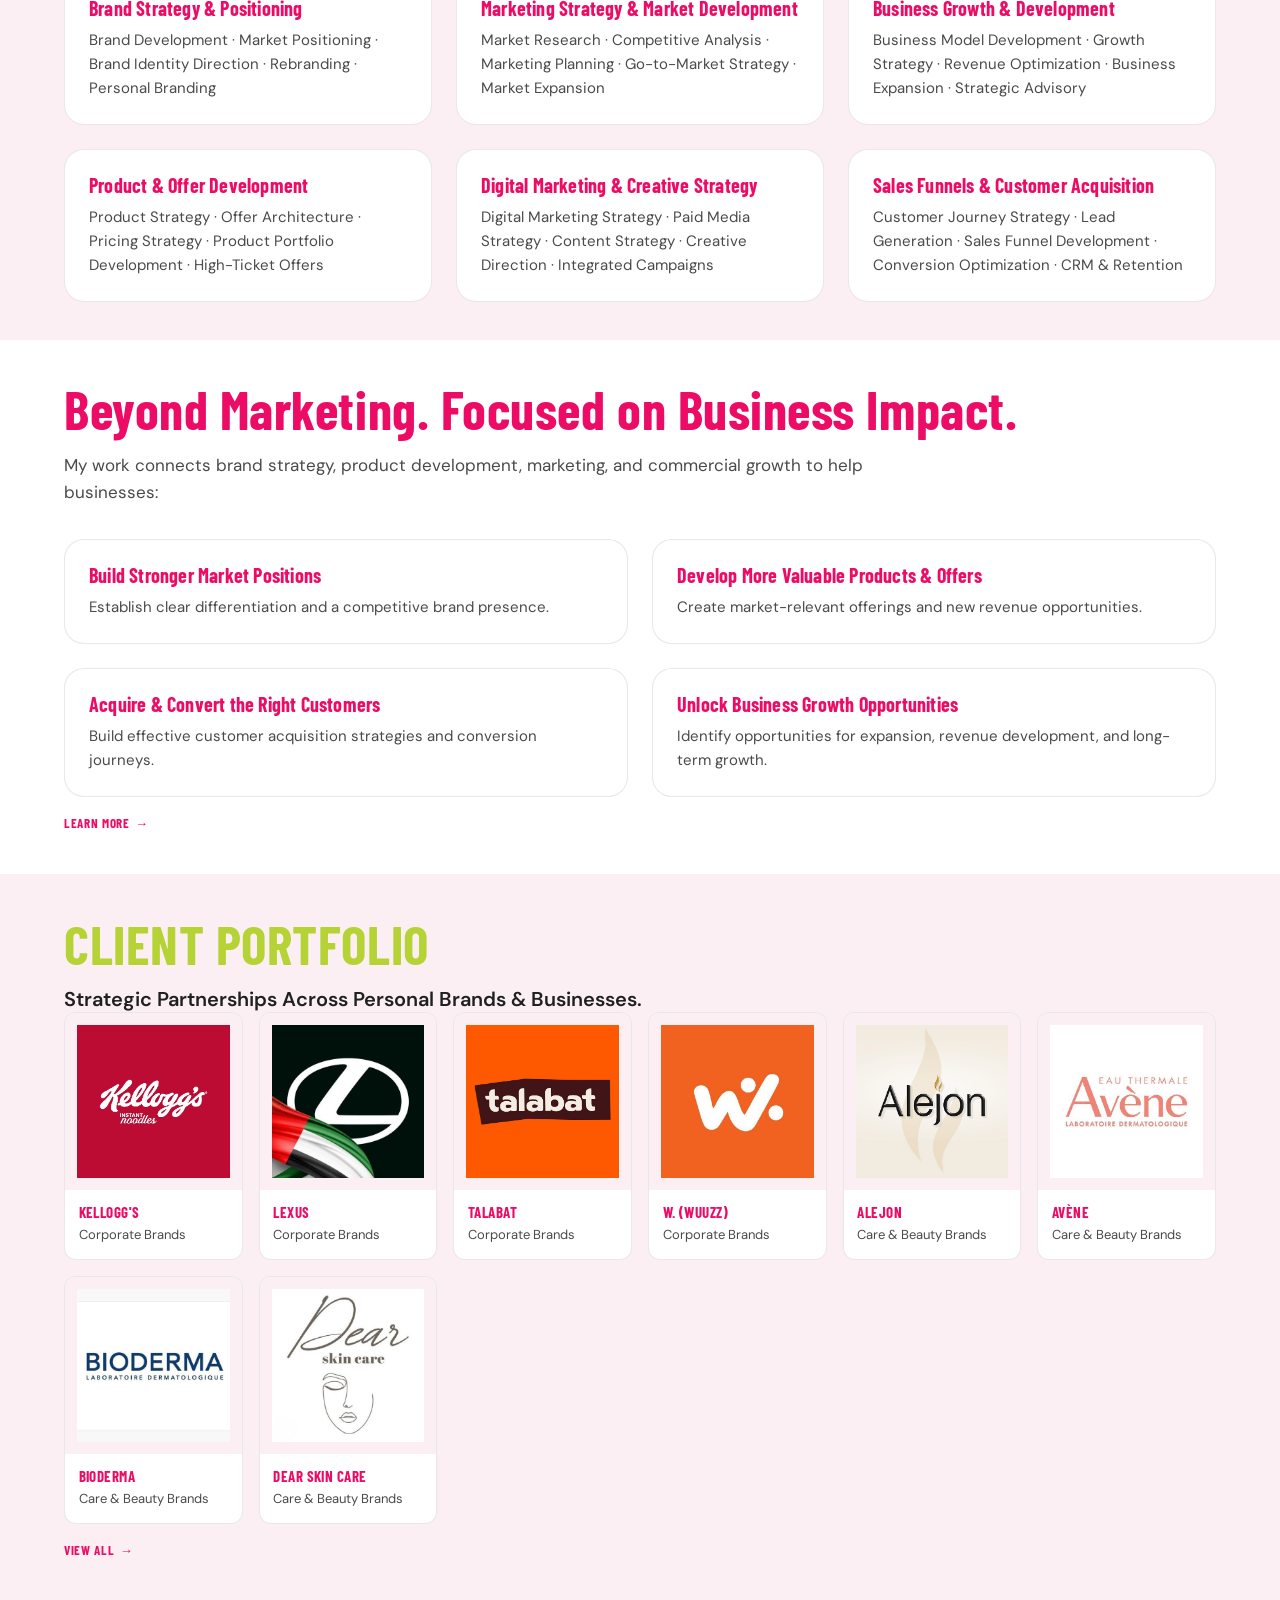
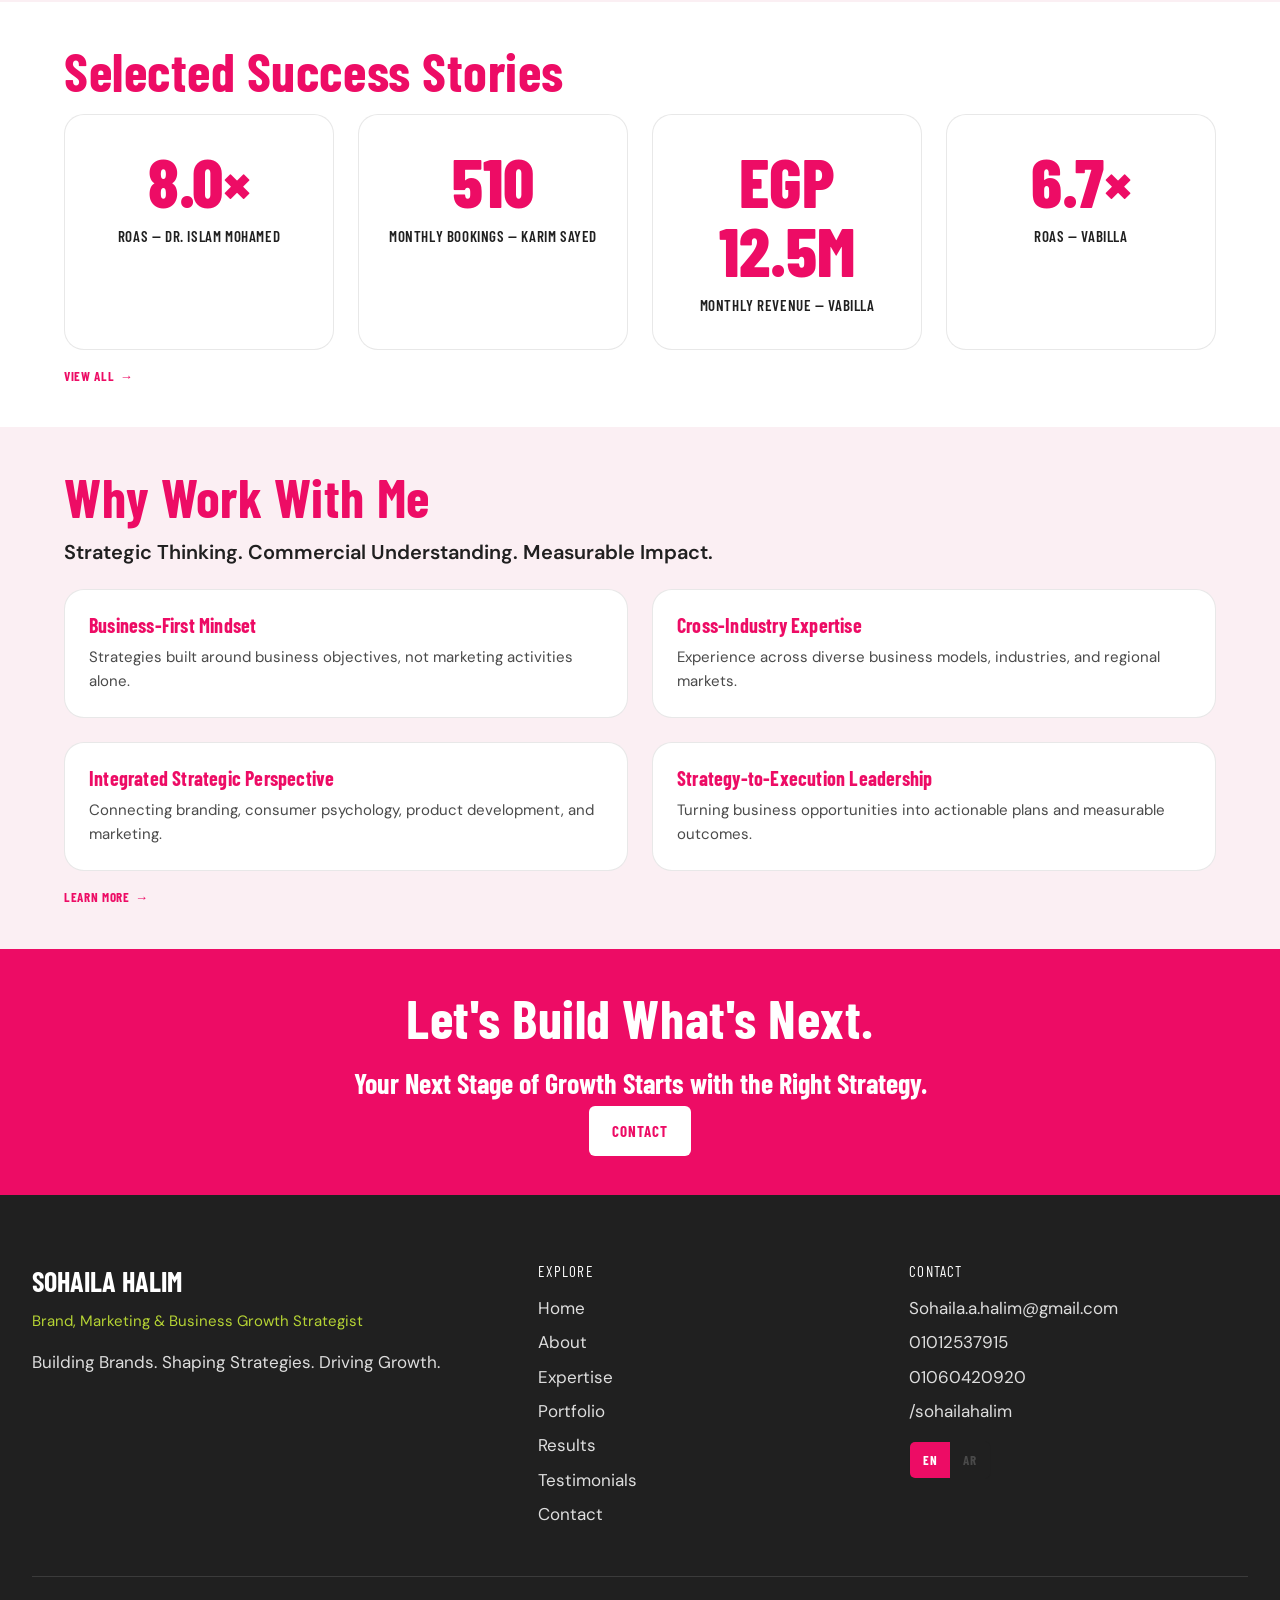
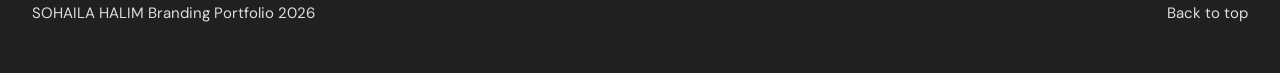
==== commit 0d7dbab6: "v1" ====
--- a/index.html
+++ b/index.html
@@ -26,7 +26,7 @@
         <img src="assets/images/brand/logo-dark.png" alt="" />
       </div>
       <div class="container container--wide hero__grid">
-        <div class="hero__content">
+        <div class="hero__content" data-source-content>
           <h1 id="hero-name" class="hero__name">SOHAILA HALIM</h1>
           <p class="hero__title">Brand, Marketing &amp; Business Growth Strategist</p>
           <p class="hero__tagline">
@@ -54,30 +54,32 @@
     </section>
 
     <!-- Credibility — PDF p.3 -->
-    <section class="section section--blush" aria-labelledby="cred-title">
+    <section class="section section--blush section--tight" aria-labelledby="cred-title">
       <div class="container">
         <p class="section__eyebrow">Credibility</p>
-        <h2 id="cred-title" class="section__title section__title--fuchsia">Years of Experience and Projects</h2>
-        <div class="grid grid--2" style="max-width:40rem;margin-inline:auto">
-          <div class="stat-card">
-            <p class="stat-card__value">12+</p>
-            <p class="stat-card__label">Years of Experience</p>
-          </div>
-          <div class="stat-card">
-            <p class="stat-card__value">600+</p>
-            <p class="stat-card__label">Projects Across Multiple Industries</p>
-          </div>
-        </div>
-        <p style="text-align:center;margin-top:2rem">
+        <div data-source-content>
+          <h2 id="cred-title" class="section__title section__title--fuchsia">Years of Experience and Projects</h2>
+          <div class="grid grid--2" style="max-width:40rem;margin-inline:auto">
+            <div class="stat-card">
+              <p class="stat-card__value">12+</p>
+              <p class="stat-card__label">Years of Experience</p>
+            </div>
+            <div class="stat-card">
+              <p class="stat-card__value">600+</p>
+              <p class="stat-card__label">Projects Across Multiple Industries</p>
+            </div>
+          </div>
+        </div>
+        <p style="text-align:center;margin-top:1.5rem">
           <a class="link-more" href="about.html" data-i18n="common.learnMore">Learn more</a>
         </p>
       </div>
     </section>
 
     <!-- Strategic Philosophy Preview — PDF p.5 -->
-    <section class="section" aria-labelledby="phil-preview">
+    <section class="section section--tight" aria-labelledby="phil-preview">
       <div class="watermark" aria-hidden="true"><img src="assets/images/brand/logo-dark.png" alt="" /></div>
-      <div class="container">
+      <div class="container" data-source-content>
         <p class="section__eyebrow">Expertise</p>
         <h2 id="phil-preview" class="section__title section__title--fuchsia">My Strategic Philosophy</h2>
         <p class="section__lead">Strategy Before Execution. Value Before Visibility. Growth Beyond Campaigns.</p>
@@ -87,8 +89,8 @@
     </section>
 
     <!-- Strategic Expertise Preview — PDF p.7 -->
-    <section class="section section--blush" aria-labelledby="exp-preview">
-      <div class="container">
+    <section class="section section--blush section--tight" aria-labelledby="exp-preview">
+      <div class="container" data-source-content>
         <h2 id="exp-preview" class="section__title section__title--fuchsia">Strategic Expertise</h2>
         <p class="section__lead">From Strategy to Sustainable Business Growth.</p>
         <div class="grid grid--3">
@@ -121,8 +123,8 @@
     </section>
 
     <!-- Business Impact Preview — PDF p.8 -->
-    <section class="section" aria-labelledby="impact-preview">
-      <div class="container">
+    <section class="section section--tight" aria-labelledby="impact-preview">
+      <div class="container" data-source-content>
         <h2 id="impact-preview" class="section__title section__title--fuchsia">Beyond Marketing. Focused on Business Impact.</h2>
         <p class="section__desc">My work connects brand strategy, product development, marketing, and commercial growth to help businesses:</p>
         <div class="grid grid--2" style="margin-top:2rem">
@@ -148,18 +150,20 @@
     </section>
 
     <!-- Client Portfolio Preview -->
-    <section class="section section--blush" aria-labelledby="portfolio-preview">
+    <section class="section section--blush section--tight" aria-labelledby="portfolio-preview">
       <div class="container">
-        <h2 id="portfolio-preview" class="section__title section__title--lime">CLIENT PORTFOLIO</h2>
-        <p class="section__lead">Strategic Partnerships Across Personal Brands &amp; Businesses.</p>
+        <div data-source-content>
+          <h2 id="portfolio-preview" class="section__title section__title--lime">CLIENT PORTFOLIO</h2>
+          <p class="section__lead">Strategic Partnerships Across Personal Brands &amp; Businesses.</p>
+        </div>
         <div class="portfolio-grid" id="home-portfolio-preview"></div>
         <a class="link-more" href="portfolio.html" data-i18n="common.viewAll">View all</a>
       </div>
     </section>
 
     <!-- Selected Results Preview — PDF p.14 -->
-    <section class="section" aria-labelledby="results-preview">
-      <div class="container">
+    <section class="section section--tight" aria-labelledby="results-preview">
+      <div class="container" data-source-content>
         <h2 id="results-preview" class="section__title section__title--fuchsia">Selected Success Stories</h2>
         <div class="grid grid--4">
           <div class="stat-card">
@@ -184,8 +188,8 @@
     </section>
 
     <!-- Why Work With Me Preview — PDF p.15 -->
-    <section class="section section--blush" aria-labelledby="why-preview">
-      <div class="container">
+    <section class="section section--blush section--tight" aria-labelledby="why-preview">
+      <div class="container" data-source-content>
         <h2 id="why-preview" class="section__title section__title--fuchsia">Why Work With Me</h2>
         <p class="section__lead">Strategic Thinking. Commercial Understanding. Measurable Impact.</p>
         <div class="grid grid--2">
@@ -211,10 +215,12 @@
     </section>
 
     <!-- Contact CTA — PDF p.26 -->
-    <section class="section section--fuchsia cta-band" aria-labelledby="cta-home">
+    <section class="section section--fuchsia cta-band section--tight" aria-labelledby="cta-home">
       <div class="container">
-        <h2 id="cta-home" class="cta-band__title">Let's Build What's Next.</h2>
-        <p class="cta-band__lead">Your Next Stage of Growth Starts with the Right Strategy.</p>
+        <div data-source-content>
+          <h2 id="cta-home" class="cta-band__title">Let's Build What's Next.</h2>
+          <p class="cta-band__lead">Your Next Stage of Growth Starts with the Right Strategy.</p>
+        </div>
         <a class="btn btn--white" href="contact.html" data-i18n="common.contact">Contact</a>
       </div>
     </section>
--- a/assets/css/global.css
+++ b/assets/css/global.css
@@ -9,6 +9,7 @@
 html {
   scroll-behavior: smooth;
   scroll-padding-top: calc(var(--header-h) + 1rem);
+  overflow-x: clip;
 }
 
 @media (prefers-reduced-motion: reduce) {
@@ -119,11 +120,38 @@
 
 .section {
   position: relative;
-  padding-block: var(--space-8);
+  padding-block: clamp(2.5rem, 4vw, 4rem);
 }
 
 .section--tight {
-  padding-block: var(--space-6);
+  padding-block: clamp(1.75rem, 3vw, 2.75rem);
+}
+
+.translation-banner {
+  background: var(--color-blush);
+  border-bottom: 1px solid var(--color-border);
+  padding: 0.65rem var(--container-pad);
+  text-align: center;
+  font-size: var(--fs-sm);
+  color: var(--color-charcoal-muted);
+}
+
+.translation-banner[hidden] {
+  display: none;
+}
+
+.translation-banner p {
+  margin: 0;
+  max-width: var(--container-max);
+  margin-inline: auto;
+}
+
+[data-source-content] {
+  /* English source remains LTR-readable inside RTL chrome */
+}
+
+body.lightbox-open {
+  overflow: hidden;
 }
 
 .section--blush {
@@ -212,7 +240,7 @@
 }
 
 .page-hero {
-  padding-block: calc(var(--header-h) + var(--space-7)) var(--space-7);
+  padding-block: calc(var(--header-h) + var(--space-5)) clamp(1.75rem, 3vw, 2.75rem);
   background:
     radial-gradient(ellipse 60% 50% at 90% 20%, var(--color-blush) 0%, transparent 70%),
     var(--color-white);
--- a/assets/css/components.css
+++ b/assets/css/components.css
@@ -234,7 +234,7 @@
 /* Hero */
 .hero {
   position: relative;
-  padding-block: calc(var(--header-h) + var(--space-6)) var(--space-8);
+  padding-block: calc(var(--header-h) + var(--space-5)) clamp(2.5rem, 5vw, 4rem);
   overflow: hidden;
   background:
     linear-gradient(135deg, var(--color-white) 0%, var(--color-blush) 55%, var(--color-white) 100%);
@@ -644,6 +644,14 @@
   border: 1px solid var(--color-border);
   border-radius: var(--radius-lg);
   background: var(--color-white);
+  -webkit-overflow-scrolling: touch;
+}
+
+.table-scroll-hint {
+  display: none;
+  margin: 0 0 0.75rem;
+  font-size: var(--fs-xs);
+  color: var(--color-charcoal-muted);
 }
 
 .data-table {
@@ -669,6 +677,12 @@
   text-transform: uppercase;
 }
 
+.data-table td:nth-child(n + 2),
+.data-table th:nth-child(n + 2) {
+  text-align: end;
+  font-variant-numeric: tabular-nums;
+}
+
 .data-table tr:last-child td {
   border-bottom: 0;
 }
@@ -761,61 +775,86 @@
   color: var(--color-charcoal-muted);
 }
 
-/* Lightbox */
+/* Lightbox (native dialog) */
 .lightbox {
   position: fixed;
   inset: 0;
   z-index: 200;
+  width: min(100% - 2rem, 56rem);
+  max-width: 56rem;
+  max-height: 92vh;
+  margin: auto;
+  padding: 0;
+  border: 0;
+  border-radius: var(--radius-lg);
+  background: transparent;
+  color: inherit;
+}
+
+.lightbox::backdrop {
   background: var(--color-overlay);
-  display: grid;
-  place-items: center;
-  padding: var(--space-5);
-}
-
-.lightbox[hidden] {
+}
+
+.lightbox:not([open]) {
   display: none;
 }
 
 .lightbox__dialog {
   position: relative;
-  width: min(100%, 56rem);
-  max-height: 90vh;
+  width: 100%;
+  max-height: 92vh;
   background: var(--color-white);
   border-radius: var(--radius-lg);
   overflow: hidden;
   display: flex;
   flex-direction: column;
+  box-shadow: var(--shadow-lg);
 }
 
 .lightbox__media {
   overflow: auto;
-  max-height: calc(90vh - 4.5rem);
+  max-height: calc(92vh - 5rem);
+  min-height: 12rem;
   background: #111;
   display: grid;
   place-items: center;
+  padding: 0.75rem;
 }
 
 .lightbox__media img {
   max-width: 100%;
-  max-height: calc(90vh - 4.5rem);
+  max-height: calc(92vh - 6rem);
+  width: auto;
+  height: auto;
   object-fit: contain;
 }
 
 .lightbox__toolbar {
-  display: flex;
+  display: grid;
+  grid-template-columns: 1fr auto;
+  gap: 0.35rem 1rem;
   align-items: center;
-  justify-content: space-between;
-  gap: var(--space-3);
   padding: 0.75rem 1rem;
   border-top: 1px solid var(--color-border);
+  background: var(--color-white);
 }
 
 .lightbox__caption {
   font-size: var(--fs-sm);
   color: var(--color-charcoal-muted);
+  margin: 0;
+}
+
+.lightbox__position {
+  grid-column: 1;
+  font-size: var(--fs-xs);
+  color: var(--color-charcoal-muted);
+  margin: 0;
 }
 
 .lightbox__controls {
+  grid-column: 2;
+  grid-row: 1 / span 2;
   display: flex;
   gap: 0.35rem;
 }
@@ -828,6 +867,38 @@
   border-radius: var(--radius-sm);
   cursor: pointer;
   font-weight: var(--fw-bold);
+}
+
+.lightbox__btn:hover {
+  border-color: var(--color-fuchsia);
+  color: var(--color-fuchsia);
+}
+
+/* Load more */
+.load-more {
+  display: flex;
+  flex-direction: column;
+  align-items: center;
+  gap: var(--space-3);
+  margin-top: var(--space-6);
+}
+
+.load-more__status {
+  margin: 0;
+  font-size: var(--fs-sm);
+  color: var(--color-charcoal-muted);
+}
+
+.gallery-item.is-batch-hidden,
+.gallery-item[hidden] {
+  display: none !important;
+}
+
+.filter-btn.is-active,
+.filter-btn[aria-pressed="true"] {
+  background: var(--color-fuchsia);
+  border-color: var(--color-fuchsia);
+  color: var(--color-white);
 }
 
 /* Footer */
--- a/assets/css/responsive.css
+++ b/assets/css/responsive.css
@@ -1,15 +1,23 @@
 @media (max-width: 1024px) {
   .hero__grid {
     grid-template-columns: 1fr;
-    gap: var(--space-6);
+    gap: var(--space-5);
   }
 
   .hero__media {
     order: -1;
+    justify-items: center;
   }
 
   .hero__media img {
-    width: min(100%, 22rem);
+    width: min(100%, 20rem);
+    max-width: 100%;
+    height: auto;
+    object-fit: contain;
+  }
+
+  .hero__content {
+    text-align: start;
   }
 
   .tabs--vertical {
@@ -44,24 +52,50 @@
 
   .site-nav {
     position: fixed;
-    inset: var(--header-h) 0 0 0;
+    top: var(--header-h);
+    bottom: 0;
+    inset-inline-start: 0;
+    width: min(100%, 24rem);
+    max-width: 100%;
     background: var(--color-white);
     flex-direction: column;
     align-items: stretch;
     padding: var(--space-5);
     gap: var(--space-4);
-    transform: translateX(100%);
-    transition: transform var(--duration) var(--ease);
+    transform: translate3d(100%, 0, 0);
+    transition: transform var(--duration) var(--ease), visibility var(--duration) var(--ease);
+    overflow-x: hidden;
     overflow-y: auto;
     border-top: 1px solid var(--color-border);
+    visibility: hidden;
+    pointer-events: none;
+    z-index: 90;
+    /* Keep closed drawer from expanding document scroll width */
+    clip-path: inset(0 0 0 0);
   }
 
   [dir="rtl"] .site-nav {
-    transform: translateX(-100%);
+    transform: translate3d(-100%, 0, 0);
   }
 
   .site-header.is-open .site-nav {
-    transform: translateX(0);
+    transform: translate3d(0, 0, 0);
+    visibility: visible;
+    pointer-events: auto;
+    clip-path: none;
+  }
+
+  .site-header:not(.is-open) .site-nav {
+    /* Park fully outside without expanding layout overflow */
+    inset-inline-start: auto;
+    inset-inline-end: 0;
+    transform: translate3d(100%, 0, 0);
+  }
+
+  [dir="rtl"] .site-header:not(.is-open) .site-nav {
+    inset-inline-start: 0;
+    inset-inline-end: auto;
+    transform: translate3d(-100%, 0, 0);
   }
 
   .site-nav__list {
@@ -84,8 +118,12 @@
 }
 
 @media (max-width: 768px) {
+  .table-scroll-hint {
+    display: block;
+  }
+
   .section {
-    padding-block: var(--space-7);
+    padding-block: clamp(2rem, 5vw, 3rem);
   }
 
   .grid--2,
--- a/assets/css/rtl.css
+++ b/assets/css/rtl.css
@@ -1,5 +1,14 @@
 [dir="rtl"] body {
   font-family: var(--font-arabic), var(--font-body);
+}
+
+[dir="rtl"] [data-source-content],
+[dir="rtl"] [data-source-content] * {
+  /* Keep English source copy readable; do not force Arabic font on Latin text */
+}
+
+[dir="rtl"] .lightbox__toolbar {
+  text-align: start;
 }
 
 [dir="rtl"] h1,
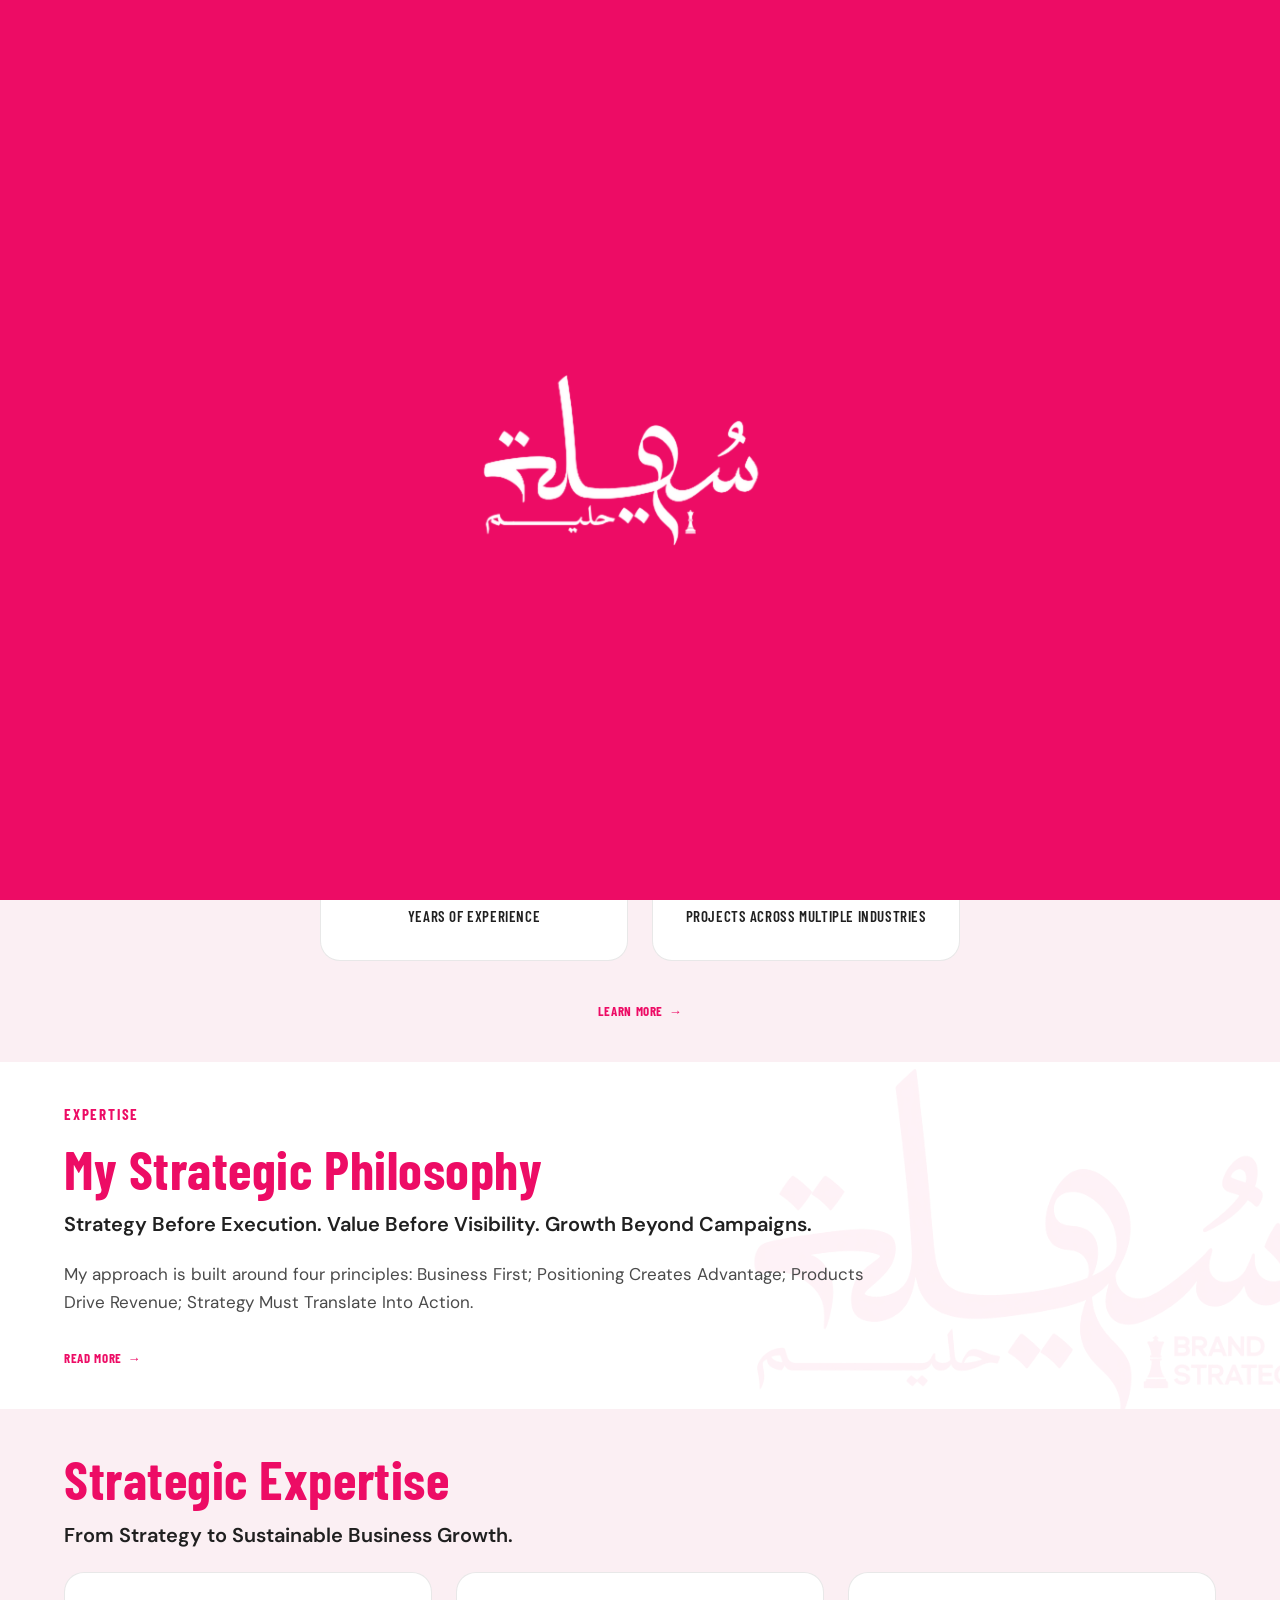
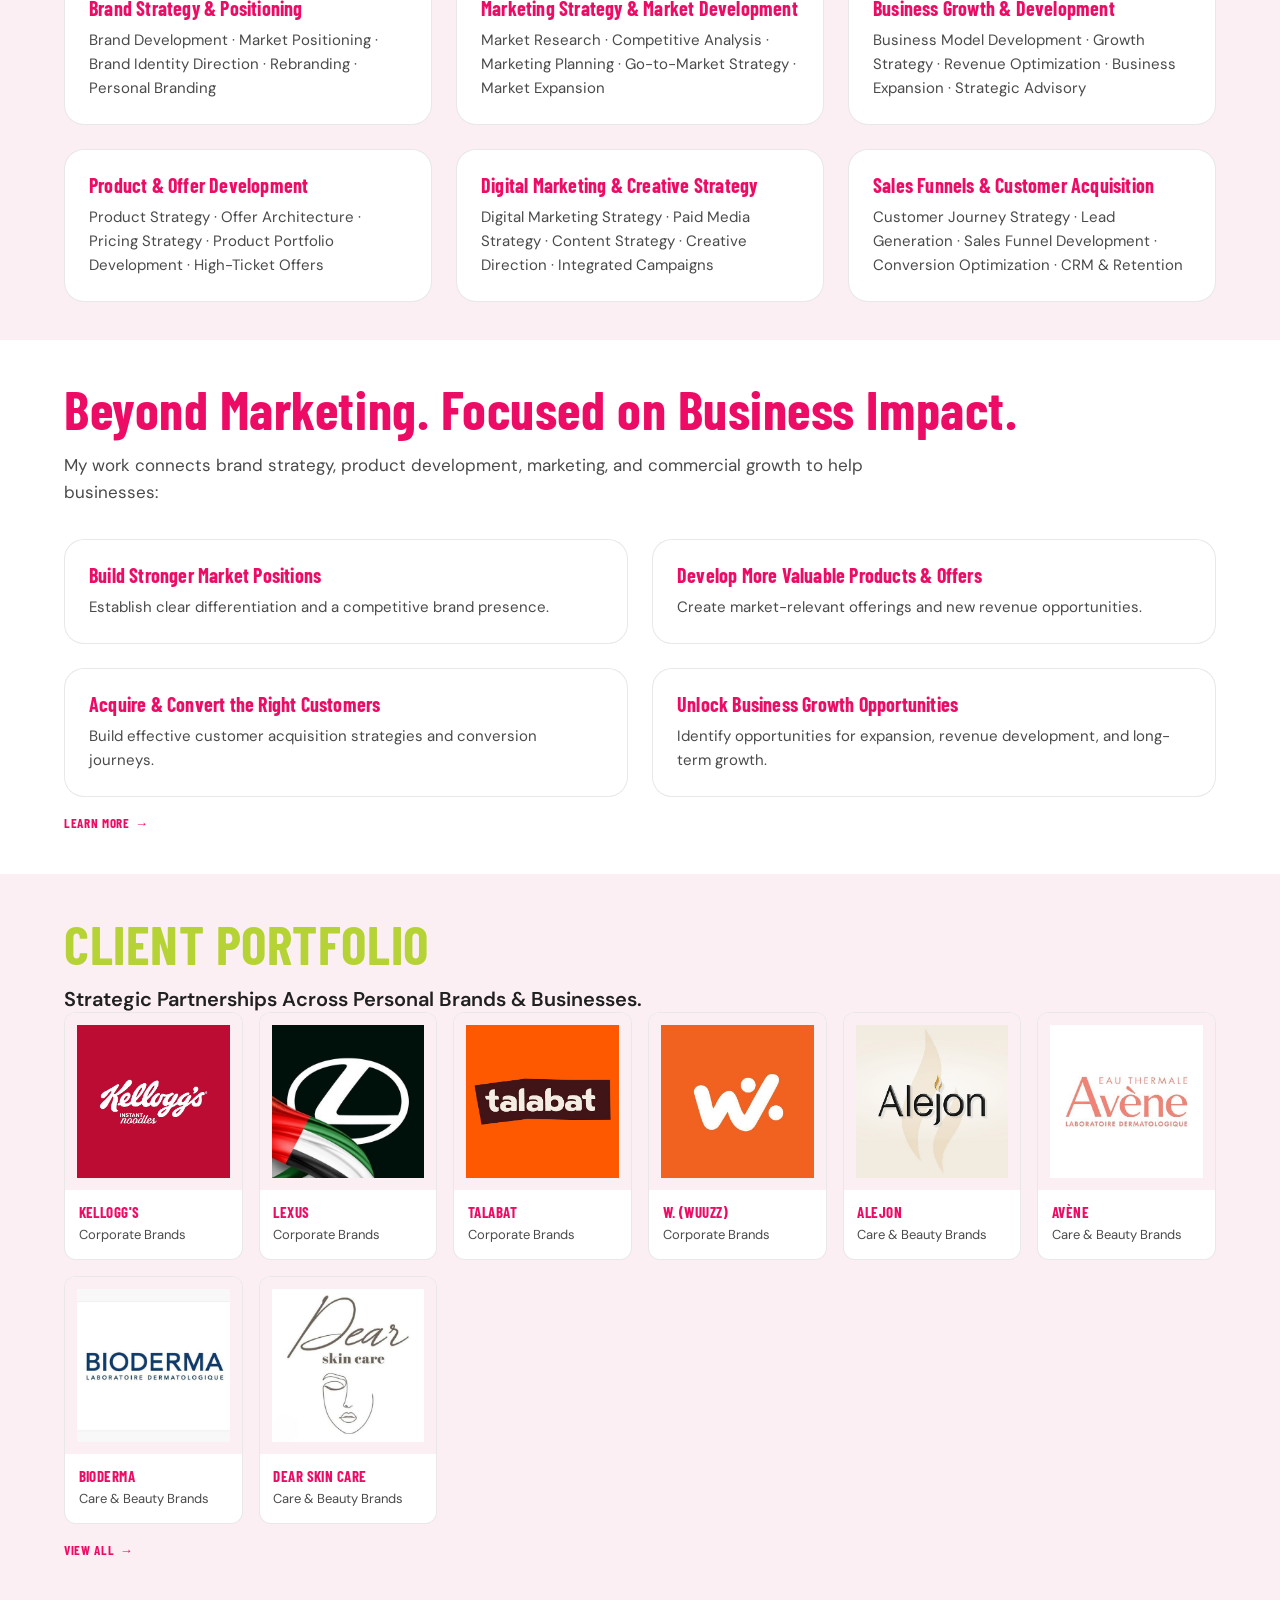
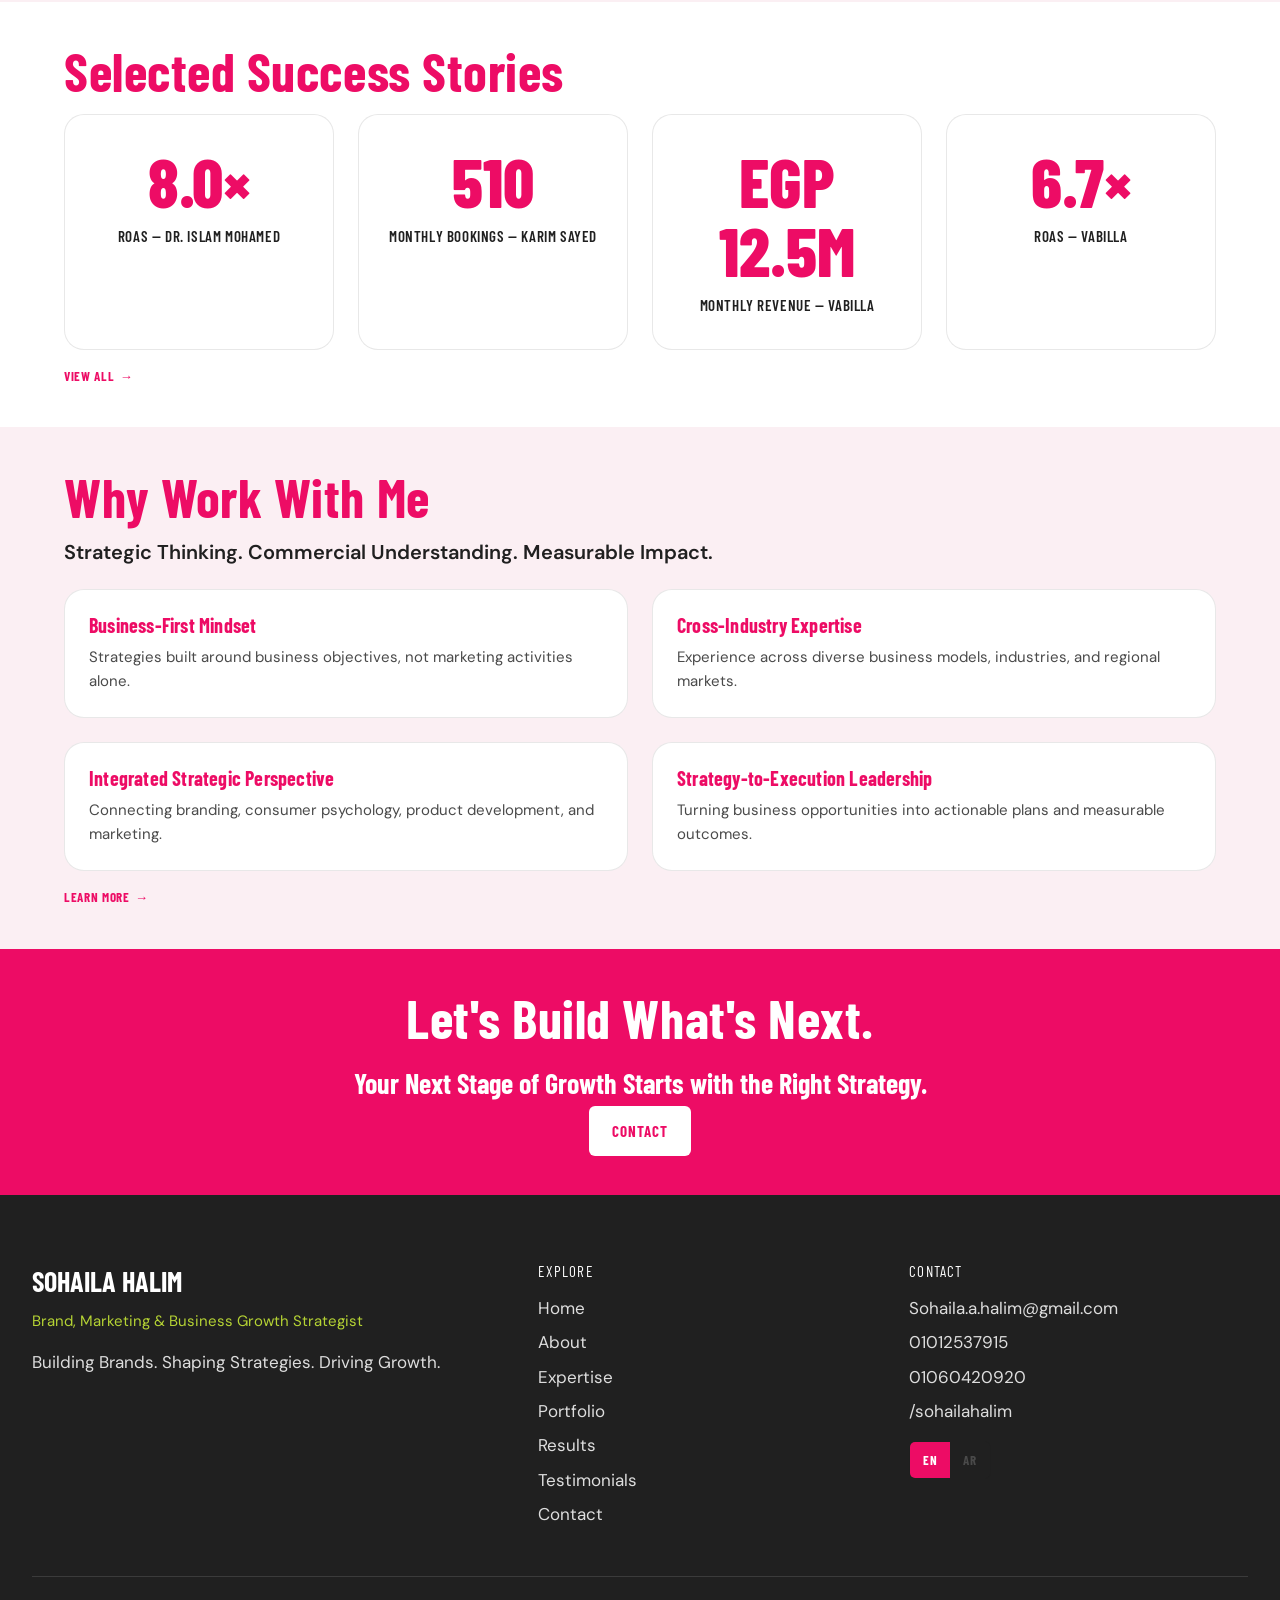
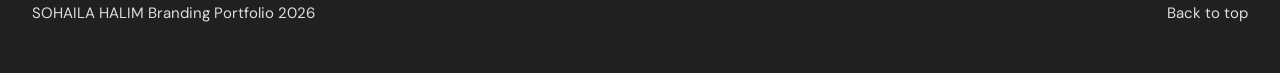
==== commit 94b5635e: "v1" ====
--- a/index.html
+++ b/index.html
@@ -14,9 +14,15 @@
   <link rel="stylesheet" href="assets/css/components.css" />
   <link rel="stylesheet" href="assets/css/responsive.css" />
   <link rel="stylesheet" href="assets/css/rtl.css" />
+  <link rel="stylesheet" href="assets/css/animations.css" />
 </head>
 <body id="top">
-  <a class="skip-link" href="#main" data-i18n="common.skipToContent">Skip to content</a>
+    <div id="page-loader" class="page-transition is-active is-booting" aria-hidden="true" aria-busy="true">
+    <div class="page-transition__veil"></div>
+    <div class="page-transition__logo-wrap"></div>
+  </div>
+  <script src="assets/js/page-transition.js"></script>
+<a class="skip-link" href="#main" data-i18n="common.skipToContent">Skip to content</a>
   <div data-site-header></div>
 
   <main id="main" class="site-main">
@@ -229,9 +235,11 @@
   <div data-site-footer></div>
 
   <script src="assets/js/translations.js"></script>
+  <script src="assets/js/page-content.js"></script>
   <script src="assets/js/i18n.js"></script>
   <script src="assets/js/navigation.js"></script>
   <script src="assets/data/portfolio.js"></script>
+  <script src="assets/js/animations.js"></script>
   <script src="assets/js/main.js"></script>
   <script>
     (function () {
@@ -243,9 +251,13 @@
           <div class="portfolio-item__media"><img src="${c.image}" alt="${c.name} logo" loading="lazy" width="160" height="160" /></div>
           <div class="portfolio-item__body">
             <h3 class="portfolio-item__name">${c.name}</h3>
-            <p class="portfolio-item__meta">${c.description}</p>
+            <p class="portfolio-item__meta">${(window.SohailaI18n && window.SohailaI18n.translateDescription(c.description)) || c.description}</p>
           </div>
         </article>`).join("");
+      if (window.SohailaMotion) {
+        window.SohailaMotion.refresh(mount);
+        window.SohailaMotion.enterItems(mount.querySelectorAll(".portfolio-item"));
+      }
     })();
   </script>
 </body>
--- a/assets/css/variables.css
+++ b/assets/css/variables.css
@@ -72,6 +72,18 @@
   --duration: 280ms;
   --duration-slow: 480ms;
 
+  /* Motion design system tokens */
+  --motion-ease-out: cubic-bezier(0.22, 1, 0.36, 1);
+  --motion-ease-standard: cubic-bezier(0.4, 0, 0.2, 1);
+  --motion-fast: 180ms;
+  --motion-medium: 360ms;
+  --motion-reveal: 600ms;
+  --motion-transition: 450ms;
+  --motion-stagger: 75ms;
+  --motion-reveal-distance: 22px;
+  --motion-hover-lift: -6px;
+  --motion-hover-scale: 1.015;
+
   /* Shadows */
   --shadow-sm: 0 1px 2px rgba(32, 32, 32, 0.06);
   --shadow-md: 0 8px 24px rgba(32, 32, 32, 0.08);
@@ -86,5 +98,10 @@
     --duration-fast: 0ms;
     --duration: 0ms;
     --duration-slow: 0ms;
+    --motion-fast: 0ms;
+    --motion-medium: 0ms;
+    --motion-reveal: 0ms;
+    --motion-transition: 0ms;
+    --motion-stagger: 0ms;
   }
 }
--- a/assets/css/components.css
+++ b/assets/css/components.css
@@ -15,12 +15,35 @@
   text-transform: uppercase;
   text-decoration: none;
   cursor: pointer;
-  transition: background var(--duration) var(--ease), color var(--duration) var(--ease), border-color var(--duration) var(--ease), transform var(--duration) var(--ease);
+  transition:
+    background var(--motion-medium) var(--motion-ease-out),
+    color var(--motion-medium) var(--motion-ease-out),
+    border-color var(--motion-medium) var(--motion-ease-out),
+    transform var(--motion-medium) var(--motion-ease-out),
+    box-shadow var(--motion-medium) var(--motion-ease-out);
 }
 
 .btn:hover {
   text-decoration: none;
-  transform: translateY(-1px);
+}
+
+@media (hover: hover) and (pointer: fine) {
+  .btn:hover {
+    transform: translate3d(0, -2px, 0);
+    box-shadow: var(--shadow-sm);
+  }
+}
+
+.btn:active {
+  transform: translate3d(0, 0, 0) scale(0.985);
+}
+
+.btn:disabled,
+.btn[aria-disabled="true"] {
+  opacity: 0.55;
+  cursor: not-allowed;
+  transform: none;
+  box-shadow: none;
 }
 
 .btn--primary {
@@ -183,23 +206,51 @@
 }
 
 .site-nav__link {
+  position: relative;
   display: inline-flex;
-  padding: 0.55rem 0.7rem;
+  align-items: center;
+  padding: 0.55rem 0.65rem;
   color: var(--color-charcoal);
   text-decoration: none;
-  font-family: var(--font-display);
-  font-size: var(--fs-xs);
-  font-weight: var(--fw-semibold);
-  letter-spacing: 0.06em;
-  text-transform: uppercase;
+  font-family: var(--font-body);
+  font-size: 0.875rem;
+  font-weight: 500;
+  letter-spacing: 0.01em;
+  text-transform: none;
+  line-height: 1.45;
   border-radius: var(--radius-sm);
-  transition: color var(--duration) var(--ease), background var(--duration) var(--ease);
+  transition: color var(--motion-medium) var(--motion-ease-out);
+}
+
+.site-nav__link::after {
+  content: "";
+  position: absolute;
+  inset-inline: 0.65rem;
+  bottom: 0.2rem;
+  height: 2px;
+  background: var(--color-fuchsia);
+  border-radius: 999px;
+  transform: scaleX(0);
+  transform-origin: inline-start;
+  transition: transform var(--motion-medium) var(--motion-ease-out);
 }
 
 .site-nav__link:hover,
+.site-nav__link:focus-visible {
+  color: var(--color-fuchsia);
+  background: transparent;
+}
+
+.site-nav__link:hover::after,
+.site-nav__link:focus-visible::after,
+.site-nav__link[aria-current="page"]::after {
+  transform: scaleX(1);
+}
+
 .site-nav__link[aria-current="page"] {
   color: var(--color-fuchsia);
-  background: var(--color-fuchsia-soft);
+  font-weight: 600;
+  background: transparent;
 }
 
 .lang-switcher {
@@ -305,16 +356,12 @@
 }
 
 .card--interactive {
-  transition: transform var(--duration) var(--ease), box-shadow var(--duration) var(--ease), border-color var(--duration) var(--ease);
   text-decoration: none;
   color: inherit;
   display: block;
 }
 
 .card--interactive:hover {
-  transform: translateY(-3px);
-  box-shadow: var(--shadow-md);
-  border-color: rgba(237, 12, 101, 0.25);
   color: inherit;
   text-decoration: none;
 }
--- a/assets/css/responsive.css
+++ b/assets/css/responsive.css
@@ -105,7 +105,13 @@
 
   .site-nav__link {
     padding: 0.9rem 0.75rem;
-    font-size: var(--fs-sm);
+    font-size: 1rem;
+    font-weight: 500;
+  }
+
+  .site-nav__link::after {
+    inset-inline: 0.75rem;
+    bottom: 0.35rem;
   }
 
   .header-cta {
--- a/assets/css/rtl.css
+++ b/assets/css/rtl.css
@@ -16,7 +16,6 @@
 [dir="rtl"] h3,
 [dir="rtl"] h4,
 [dir="rtl"] .btn,
-[dir="rtl"] .site-nav__link,
 [dir="rtl"] .filter-btn,
 [dir="rtl"] .tabs__tab,
 [dir="rtl"] .accordion__trigger,
@@ -24,6 +23,17 @@
 [dir="rtl"] .portfolio-item__name,
 [dir="rtl"] .stat-card__label {
   font-family: var(--font-arabic), var(--font-display);
+}
+
+[dir="rtl"] .site-nav__link {
+  font-family: var(--font-arabic), var(--font-body);
+  font-weight: 500;
+  letter-spacing: 0;
+  line-height: 1.5;
+}
+
+[dir="rtl"] .site-nav__link::after {
+  transform-origin: inline-start;
 }
 
 [dir="rtl"] .cred-list li {
--- a/assets/css/animations.css
+++ b/assets/css/animations.css
@@ -0,0 +1,301 @@
+/* Sohaila Halim — Motion Design System
+   Progressive enhancement: content visible without JS.
+   .js-motion enables reveal pending states after observer init.
+*/
+
+/* ---------- Scroll reveal ---------- */
+.reveal,
+[data-reveal] {
+  /* Visible by default (no-JS / reduced-motion / unsupported) */
+  opacity: 1;
+  transform: none;
+}
+
+.js-motion .reveal.is-reveal-pending:not(.is-revealed),
+.js-motion [data-reveal].is-reveal-pending:not(.is-revealed) {
+  opacity: 0;
+  transform: translate3d(0, var(--motion-reveal-distance), 0);
+  transition: none;
+}
+
+.js-motion .reveal.is-revealed,
+.js-motion [data-reveal].is-revealed {
+  opacity: 1;
+  transform: translate3d(0, 0, 0);
+  transition:
+    opacity var(--motion-reveal) var(--motion-ease-out),
+    transform var(--motion-reveal) var(--motion-ease-out);
+}
+
+.js-motion [data-reveal="fade"].is-reveal-pending:not(.is-revealed) {
+  transform: none;
+}
+
+.js-motion [data-reveal="inline-start"].is-reveal-pending:not(.is-revealed) {
+  transform: translate3d(calc(var(--motion-reveal-distance) * -1), 0, 0);
+}
+
+[dir="rtl"] .js-motion [data-reveal="inline-start"].is-reveal-pending:not(.is-revealed) {
+  transform: translate3d(var(--motion-reveal-distance), 0, 0);
+}
+
+/* Stagger children when parent is revealed */
+.js-motion .reveal-stagger.is-revealed > .reveal-child,
+.js-motion .reveal-stagger.is-revealed > .card,
+.js-motion .reveal-stagger.is-revealed > .stat-card,
+.js-motion .reveal-stagger.is-revealed > .portfolio-item,
+.js-motion .reveal-stagger.is-revealed > .gallery-item,
+.js-motion .reveal-stagger.is-revealed > .process__step,
+.js-motion .reveal-stagger.is-revealed > .contact-channel,
+.js-motion .reveal-stagger.is-revealed > article {
+  animation: sohaila-fade-up var(--motion-reveal) var(--motion-ease-out) both;
+}
+
+.js-motion .reveal-stagger.is-revealed > :nth-child(1) { animation-delay: calc(var(--motion-stagger) * 0); }
+.js-motion .reveal-stagger.is-revealed > :nth-child(2) { animation-delay: calc(var(--motion-stagger) * 1); }
+.js-motion .reveal-stagger.is-revealed > :nth-child(3) { animation-delay: calc(var(--motion-stagger) * 2); }
+.js-motion .reveal-stagger.is-revealed > :nth-child(4) { animation-delay: calc(var(--motion-stagger) * 3); }
+.js-motion .reveal-stagger.is-revealed > :nth-child(5) { animation-delay: calc(var(--motion-stagger) * 4); }
+.js-motion .reveal-stagger.is-revealed > :nth-child(6) { animation-delay: calc(var(--motion-stagger) * 5); }
+.js-motion .reveal-stagger.is-revealed > :nth-child(7) { animation-delay: calc(var(--motion-stagger) * 6); }
+.js-motion .reveal-stagger.is-revealed > :nth-child(8) { animation-delay: calc(var(--motion-stagger) * 7); }
+.js-motion .reveal-stagger.is-revealed > :nth-child(n + 9) { animation-delay: calc(var(--motion-stagger) * 8); }
+
+@keyframes sohaila-fade-up {
+  from {
+    opacity: 0;
+    transform: translate3d(0, var(--motion-reveal-distance), 0);
+  }
+  to {
+    opacity: 1;
+    transform: translate3d(0, 0, 0);
+  }
+}
+
+/* Newly revealed load-more / filter items */
+.js-motion .motion-enter {
+  animation: sohaila-fade-up var(--motion-reveal) var(--motion-ease-out) both;
+}
+
+/* ---------- Card interactions ---------- */
+@media (hover: hover) and (pointer: fine) {
+  .js-motion .card--interactive:hover,
+  .js-motion a.card:hover {
+    transform: translate3d(0, var(--motion-hover-lift), 0) scale(var(--motion-hover-scale));
+    box-shadow: var(--shadow-md);
+    border-color: rgba(237, 12, 101, 0.28);
+  }
+
+  .js-motion .portfolio-item:hover,
+  .js-motion .gallery-item:hover,
+  .js-motion .stat-card:hover,
+  .js-motion .process__step:hover,
+  .js-motion .contact-channel:hover {
+    transform: translate3d(0, -4px, 0);
+    box-shadow: var(--shadow-sm);
+  }
+
+  .js-motion .card:not(.card--interactive):not(a):hover {
+    border-color: rgba(237, 12, 101, 0.18);
+  }
+}
+
+.card--interactive:focus-visible,
+a.card:focus-visible,
+.portfolio-item a:focus-visible,
+.gallery-item button:focus-visible,
+.contact-channel:focus-visible {
+  outline: none;
+  box-shadow: var(--focus-ring);
+  transform: translate3d(0, -2px, 0);
+}
+
+.card,
+.stat-card,
+.portfolio-item,
+.gallery-item,
+.process__step,
+.contact-channel {
+  transition:
+    transform var(--motion-medium) var(--motion-ease-out),
+    box-shadow var(--motion-medium) var(--motion-ease-out),
+    border-color var(--motion-medium) var(--motion-ease-out);
+}
+
+/* ---------- Tab / accordion micro-motion ---------- */
+.tabs__panel:not([hidden]) {
+  animation: sohaila-panel-in var(--motion-medium) var(--motion-ease-out);
+}
+
+@keyframes sohaila-panel-in {
+  from { opacity: 0.35; transform: translate3d(0, 8px, 0); }
+  to { opacity: 1; transform: translate3d(0, 0, 0); }
+}
+
+.accordion__panel:not([hidden]) {
+  animation: sohaila-panel-in var(--motion-medium) var(--motion-ease-out);
+}
+
+/* ---------- Lightbox dialog ---------- */
+.lightbox {
+  transition: opacity var(--motion-medium) var(--motion-ease-out), transform var(--motion-medium) var(--motion-ease-out);
+}
+
+.lightbox[open] {
+  animation: sohaila-dialog-in var(--motion-medium) var(--motion-ease-out);
+}
+
+.lightbox::backdrop {
+  animation: sohaila-backdrop-in var(--motion-medium) var(--motion-ease-out);
+}
+
+@keyframes sohaila-dialog-in {
+  from { opacity: 0; transform: translate3d(0, 12px, 0) scale(0.985); }
+  to { opacity: 1; transform: none; }
+}
+
+@keyframes sohaila-backdrop-in {
+  from { opacity: 0; }
+  to { opacity: 1; }
+}
+
+/* ---------- Page transition overlay ---------- */
+/* Veil fades with opacity; logo stays outside that opacity so SVG masks paint correctly. */
+.page-transition {
+  position: fixed;
+  inset: 0;
+  z-index: 9999;
+  display: grid;
+  place-items: center;
+  pointer-events: none;
+  visibility: hidden;
+}
+
+.page-transition.is-active,
+.page-transition.is-booting,
+.page-transition.is-exiting {
+  visibility: visible;
+}
+
+.page-transition.is-active,
+.page-transition.is-booting {
+  pointer-events: auto;
+}
+
+.page-transition__veil {
+  position: absolute;
+  inset: 0;
+  z-index: 0;
+  background: var(--color-fuchsia);
+  opacity: 0;
+}
+
+.page-transition.is-active .page-transition__veil,
+.page-transition.is-booting .page-transition__veil {
+  opacity: 1;
+  /* Instant cover so the 2s handwriting starts on solid brand color */
+  transition: none;
+}
+
+.page-transition.is-exiting .page-transition__veil {
+  opacity: 0;
+  transition: opacity var(--motion-transition) var(--motion-ease-out);
+}
+
+.page-transition--light .page-transition__veil {
+  background: #fff7f9;
+}
+
+.page-transition__logo-wrap {
+  position: relative;
+  z-index: 2;
+  width: min(72vw, 22rem);
+  aspect-ratio: 372 / 233;
+  --reveal-upper: 0%;
+  --reveal-signature: 0%;
+  --reveal-english: 0%;
+}
+
+.page-transition.is-exiting .page-transition__logo-wrap {
+  visibility: hidden;
+}
+
+.page-transition__logo {
+  display: block;
+  width: 100%;
+  height: 100%;
+  max-width: 100%;
+  object-fit: contain;
+}
+
+/*
+  Three-band handwriting wipe (JS sets --reveal-* over 2s):
+  - upper 75%: RTL wipe for Arabic name
+  - lower-left ~66%: RTL wipe for signature
+  - lower-right ~34%: LTR wipe for English lockup
+*/
+.page-transition__logo-wrap.is-revealing .page-transition__logo {
+  -webkit-mask-image:
+    linear-gradient(to left, #000 0%, #000 var(--reveal-upper), transparent var(--reveal-upper)),
+    linear-gradient(to left, #000 0%, #000 var(--reveal-signature), transparent var(--reveal-signature)),
+    linear-gradient(to right, #000 0%, #000 var(--reveal-english), transparent var(--reveal-english));
+  mask-image:
+    linear-gradient(to left, #000 0%, #000 var(--reveal-upper), transparent var(--reveal-upper)),
+    linear-gradient(to left, #000 0%, #000 var(--reveal-signature), transparent var(--reveal-signature)),
+    linear-gradient(to right, #000 0%, #000 var(--reveal-english), transparent var(--reveal-english));
+  -webkit-mask-size: 100% 75%, 66% 25%, 34% 25%;
+  mask-size: 100% 75%, 66% 25%, 34% 25%;
+  -webkit-mask-position: 0 0, 0 100%, 100% 100%;
+  mask-position: 0 0, 0 100%, 100% 100%;
+  -webkit-mask-repeat: no-repeat;
+  mask-repeat: no-repeat;
+  -webkit-mask-composite: source-over;
+  mask-composite: add;
+}
+
+.page-transition__logo-wrap object.page-transition__logo {
+  border: 0;
+  background: transparent;
+  pointer-events: none;
+}
+
+/* ---------- Reduced motion ---------- */
+@media (prefers-reduced-motion: reduce) {
+  .js-motion .reveal.is-reveal-pending:not(.is-revealed),
+  .js-motion [data-reveal].is-reveal-pending:not(.is-revealed) {
+    opacity: 1;
+    transform: none;
+  }
+
+  .js-motion .reveal-stagger.is-revealed > *,
+  .js-motion .motion-enter,
+  .tabs__panel,
+  .lightbox[open],
+  .lightbox::backdrop {
+    animation: none !important;
+  }
+
+  .page-transition,
+  .page-transition.is-active,
+  .page-transition.is-booting,
+  .page-transition.is-exiting {
+    visibility: hidden !important;
+  }
+
+  .page-transition__veil {
+    transition: none !important;
+    opacity: 0 !important;
+  }
+
+  .card,
+  .stat-card,
+  .portfolio-item,
+  .gallery-item,
+  .process__step,
+  .contact-channel,
+  .card--interactive,
+  .btn {
+    transition: none !important;
+    transform: none !important;
+  }
+}
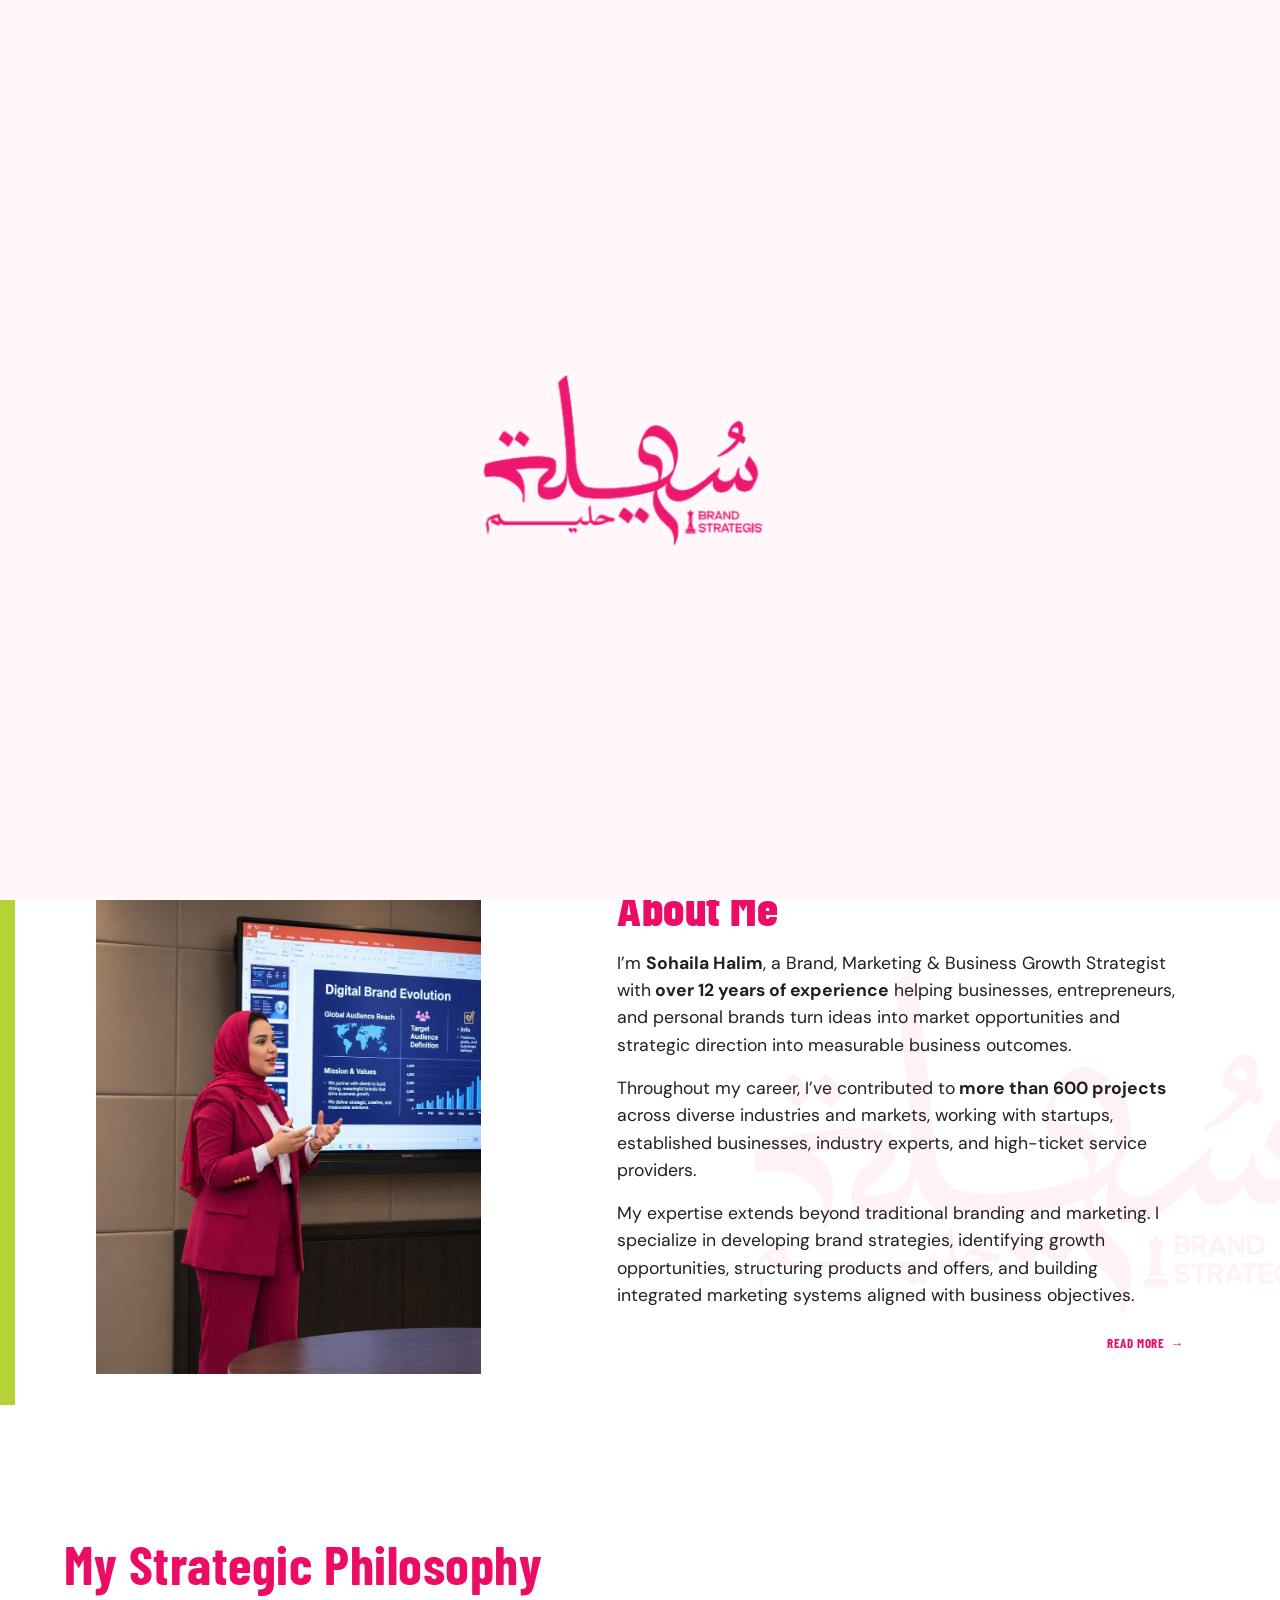
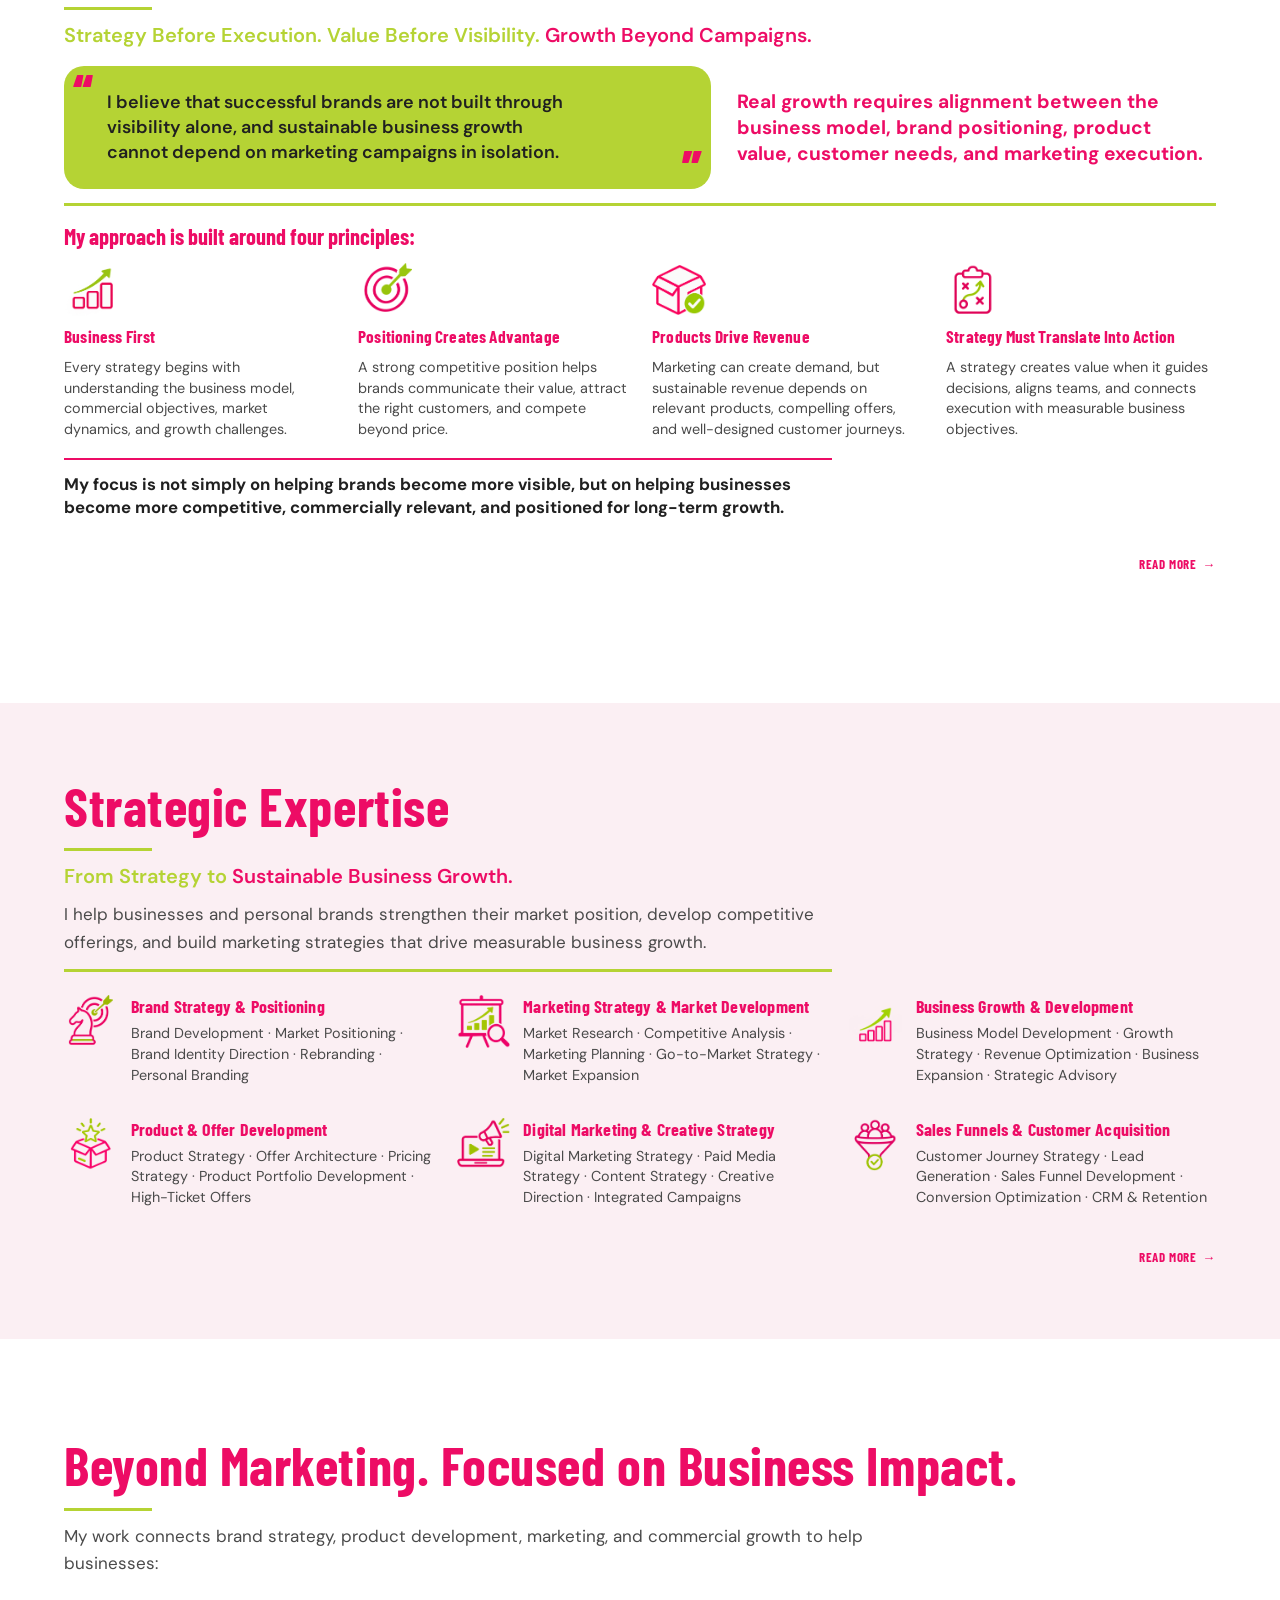
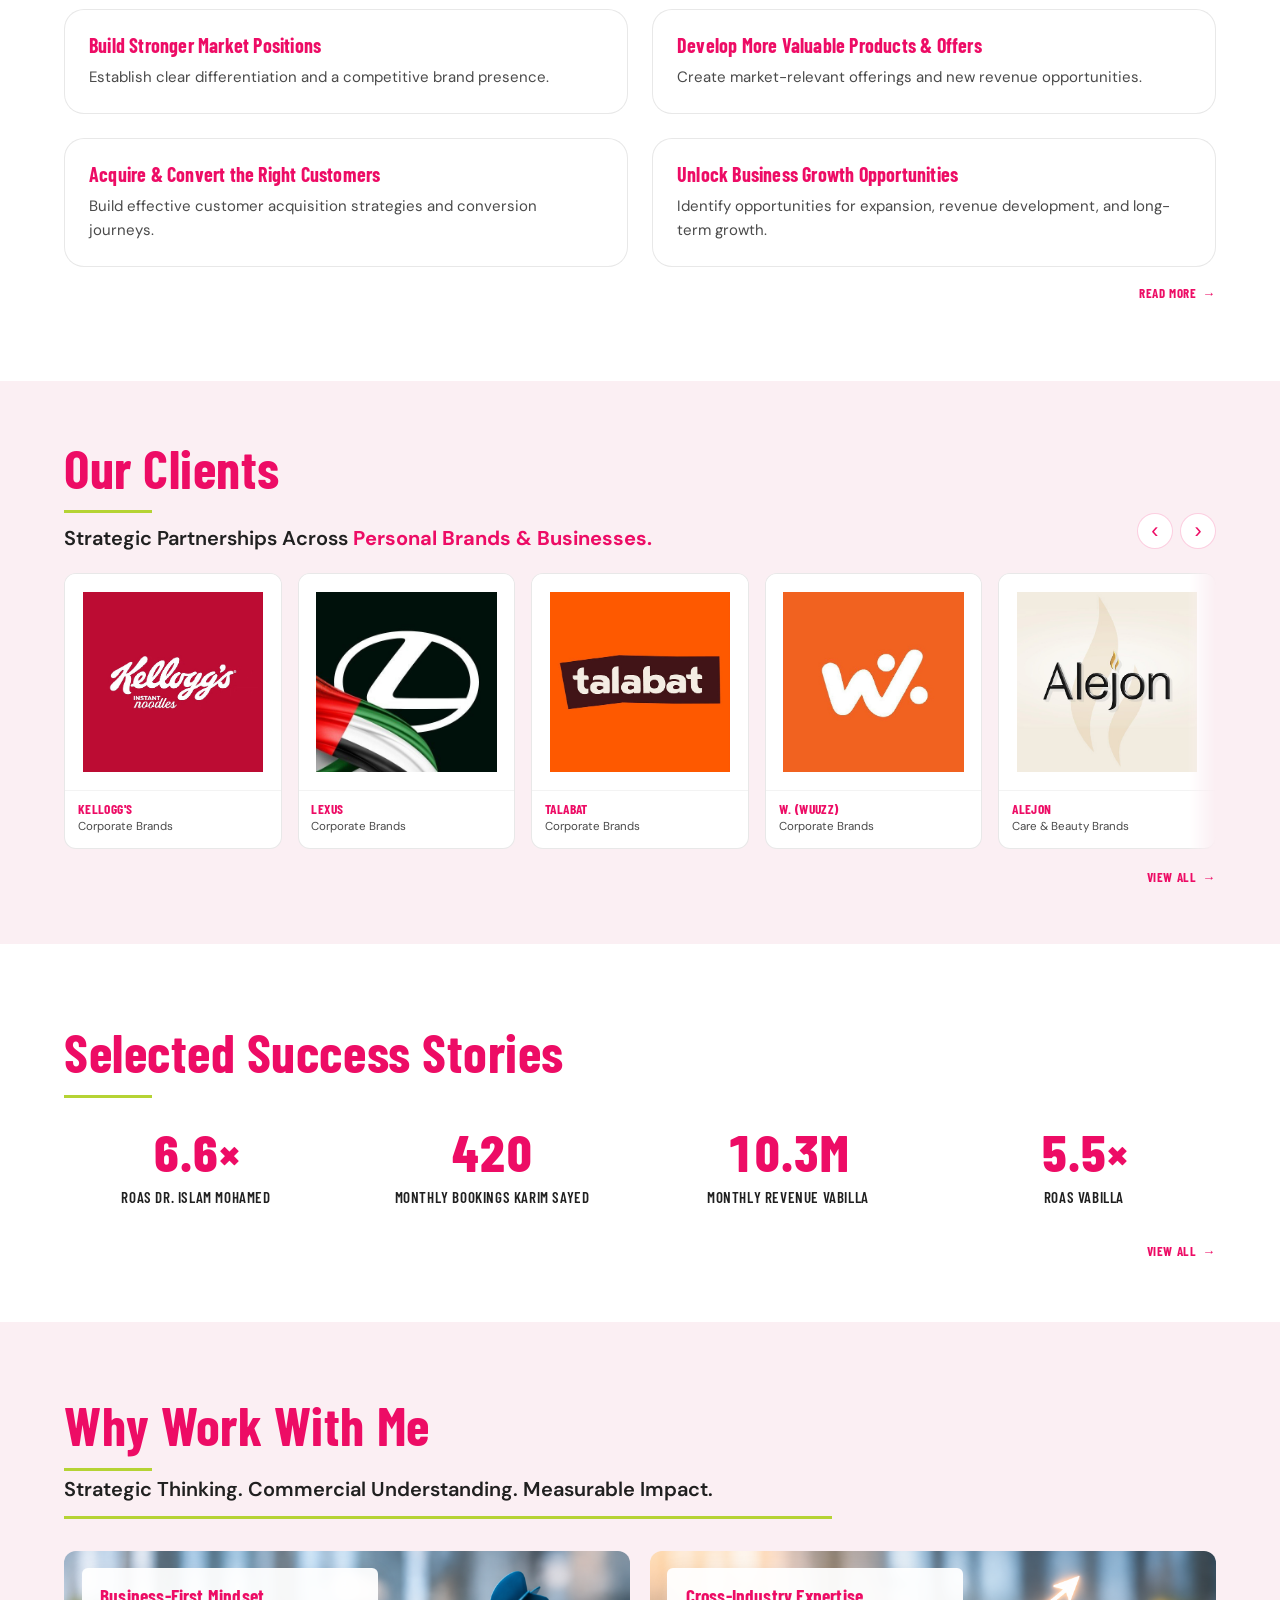
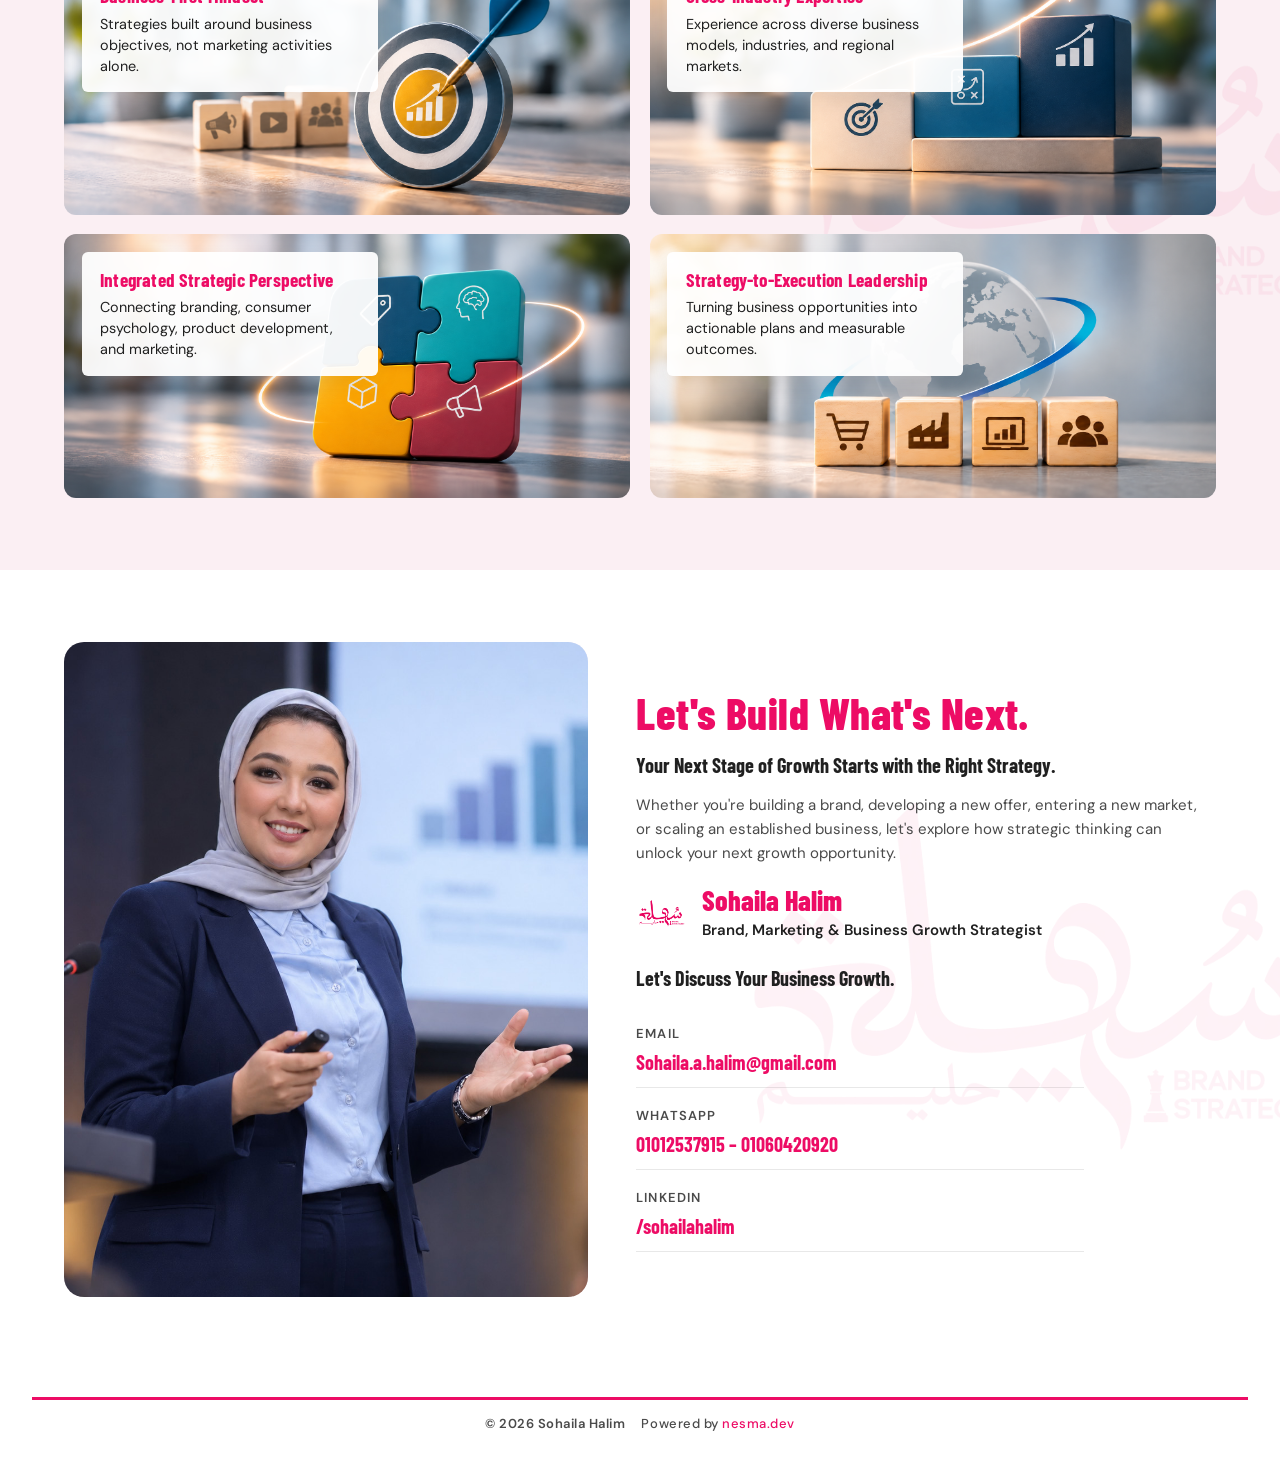
==== commit ca9a0bf6: "english version" ====
--- a/index.html
+++ b/index.html
@@ -3,9 +3,9 @@
 <head>
   <meta charset="UTF-8" />
   <meta name="viewport" content="width=device-width, initial-scale=1" />
-  <title>Sohaila Halim — Brand, Marketing & Business Growth Strategist</title>
-  <meta name="description" content="Sohaila Halim — Brand, Marketing & Business Growth Strategist. Building Brands. Shaping Strategies. Driving Growth." />
-  <meta property="og:title" content="Sohaila Halim — Brand, Marketing & Business Growth Strategist" />
+  <title>Sohaila Halim Brand, Marketing & Business Growth Strategist</title>
+  <meta name="description" content="Sohaila Halim   Brand, Marketing & Business Growth Strategist. Building Brands. Shaping Strategies. Driving Growth." />
+  <meta property="og:title" content="Sohaila Halim   Brand, Marketing & Business Growth Strategist" />
   <meta property="og:description" content="Building Brands. Shaping Strategies. Driving Growth." />
   <meta property="og:image" content="assets/images/hero/sohaila-hero.png" />
   <link rel="icon" href="assets/images/brand/logo-dark.png" />
@@ -26,17 +26,17 @@
   <div data-site-header></div>
 
   <main id="main" class="site-main">
-    <!-- Hero — PDF p.1 + supplied hero portrait -->
+    <!-- Hero   PDF p.1 + supplied hero portrait -->
     <section class="hero" aria-labelledby="hero-name">
       <div class="watermark" aria-hidden="true">
         <img src="assets/images/brand/logo-dark.png" alt="" />
       </div>
       <div class="container container--wide hero__grid">
-        <div class="hero__content" data-source-content>
+        <div class="hero__content hero-intro__copy" data-source-content>
           <h1 id="hero-name" class="hero__name">SOHAILA HALIM</h1>
           <p class="hero__title">Brand, Marketing &amp; Business Growth Strategist</p>
           <p class="hero__tagline">
-            <span class="part-a">Building Brands. Shaping Strategies.</span>
+            <span class="part-a">Building Brands. Shaping Strategies.</span><br>
             <span class="part-b"> Driving Growth.</span>
           </p>
           <p class="hero__services">Brand Strategy · Marketing Strategy · Business Growth · Product &amp; Offer Development</p>
@@ -46,7 +46,7 @@
             <a class="btn btn--outline" href="contact.html" data-i18n="common.contact">Contact</a>
           </div>
         </div>
-        <div class="hero__media">
+        <div class="hero__media hero-intro__visual">
           <img
             src="assets/images/hero/sohaila-hero.png"
             alt="Sohaila Halim portrait composition"
@@ -59,76 +59,154 @@
       </div>
     </section>
 
-    <!-- Credibility — PDF p.3 -->
-    <section class="section section--blush section--tight" aria-labelledby="cred-title">
+    <!-- Credibility   PDF p.3 -->
+    <section class="section section--tight" aria-label="Credibility">
       <div class="container">
-        <p class="section__eyebrow">Credibility</p>
         <div data-source-content>
-          <h2 id="cred-title" class="section__title section__title--fuchsia">Years of Experience and Projects</h2>
-          <div class="grid grid--2" style="max-width:40rem;margin-inline:auto">
-            <div class="stat-card">
-              <p class="stat-card__value">12+</p>
+          <div class="stats-row">
+            <div class="stat-card stat-card--plain">
+              <p class="stat-card__value" data-count="12" data-suffix="+">0+</p>
               <p class="stat-card__label">Years of Experience</p>
             </div>
-            <div class="stat-card">
-              <p class="stat-card__value">600+</p>
+            <div class="stat-card stat-card--plain">
+              <p class="stat-card__value" data-count="600" data-suffix="+">0+</p>
               <p class="stat-card__label">Projects Across Multiple Industries</p>
             </div>
           </div>
         </div>
-        <p style="text-align:center;margin-top:1.5rem">
-          <a class="link-more" href="about.html" data-i18n="common.learnMore">Learn more</a>
+      </div>
+    </section>
+
+    <!-- PDF page 2   About Me (coded from portfolio) -->
+    <section class="about-spread" id="about-me" aria-labelledby="about-me-title">
+      <div class="about-spread__rail" aria-hidden="true"></div>
+      <div class="watermark" aria-hidden="true">
+        <img src="assets/images/brand/logo-dark.png" alt="" />
+      </div>
+      <div class="about-spread__inner">
+        <!-- <p class="about-spread__folio">SOHAILA HALIM Branding Portfolio 2026</p> -->
+        <div class="about-spread__grid">
+          <div class="about-spread__media">
+            <img
+              src="assets/images/about/sohaila-about-spread.jpg"
+              alt="Sohaila Halim presenting Digital Brand Evolution"
+              width="900"
+              height="1155"
+              loading="lazy"
+              decoding="async"
+            />
+          </div>
+          <div class="about-spread__copy" data-source-content>
+            <h2 id="about-me-title" class="about-spread__title">About Me</h2>
+            <p>I’m <strong>Sohaila Halim</strong>, a Brand, Marketing &amp; Business Growth Strategist with<strong> over 12 years of experience</strong> helping businesses, entrepreneurs, and personal brands turn ideas into market opportunities and strategic direction into measurable business outcomes.</p>
+            <p>Throughout my career, I’ve contributed to<strong> more than 600 projects</strong> across diverse industries and markets, working with startups, established businesses, industry experts, and high-ticket service providers.</p>
+             <p>My expertise extends beyond traditional branding and marketing. I specialize in developing brand strategies, identifying growth opportunities, structuring products and offers, and building integrated marketing systems aligned with business objectives.</p>
+            <!-- <p>From establishing a brand’s competitive position to developing customer acquisition strategies, optimizing sales funnels, and supporting business expansion, I approach every project with a combination of strategic thinking, commercial understanding, and creative problem-solving.</p>
+            <p>I believe effective marketing begins long before the first campaign. It begins with understanding the business, identifying the right opportunities, and making strategic decisions that create lasting value.</p> --> 
+          </div>
+        </div>
+        <!-- <div class="about-spread__bar" aria-hidden="true"></div> -->
+        <p class="stats-row__more">
+          <a class="link-more" href="about.html" data-i18n="common.readMore">Read more</a>
+        </p>      </div>
+    </section>
+
+    <!-- Strategic Philosophy   PDF p.5 -->
+    <section class="section philosophy" aria-labelledby="phil-preview">
+      <div class="container philosophy__frame" data-source-content>
+        <header class="philosophy__header">
+          <h2 id="phil-preview" class="section__title section__title--fuchsia">My Strategic Philosophy</h2>
+          <p class="section__lead"><span class="part-a">Strategy Before Execution. Value Before Visibility.</span> <span class="part-b">Growth Beyond Campaigns.</span></p>
+        </header>
+
+        <div class="philosophy__statement">
+          <blockquote class="philosophy__quote">
+            <p>I believe that successful brands are not built through visibility alone, and sustainable business growth cannot depend on marketing campaigns in isolation.</p>
+          </blockquote>
+          <p class="philosophy__align">Real growth requires alignment between the business model, brand positioning, product value, customer needs, and marketing execution.</p>
+        </div>
+
+        <div class="philosophy__body">
+          <p class="philosophy__intro">My approach is built around four principles:</p>
+          <div class="philosophy__principles">
+            <article class="philosophy__principle">
+              <img class="philosophy__icon" src="assets/images/brand/Philosophy/business-first.png" alt="" width="120" height="114" loading="lazy" decoding="async" />
+              <h3 class="philosophy__title">Business First</h3>
+              <p>Every strategy begins with understanding the business model, commercial objectives, market dynamics, and growth challenges.</p>
+            </article>
+            <article class="philosophy__principle">
+              <img class="philosophy__icon" src="assets/images/brand/Philosophy/positioning.png" alt="" width="119" height="120" loading="lazy" decoding="async" />
+              <h3 class="philosophy__title">Positioning Creates Advantage</h3>
+              <p>A strong competitive position helps brands communicate their value, attract the right customers, and compete beyond price.</p>
+            </article>
+            <article class="philosophy__principle">
+              <img class="philosophy__icon" src="assets/images/brand/Philosophy/products.png" alt="" width="120" height="110" loading="lazy" decoding="async" />
+              <h3 class="philosophy__title">Products Drive Revenue</h3>
+              <p>Marketing can create demand, but sustainable revenue depends on relevant products, compelling offers, and well-designed customer journeys.</p>
+            </article>
+            <article class="philosophy__principle">
+              <img class="philosophy__icon" src="assets/images/brand/Philosophy/strategy-action.png" alt="" width="94" height="120" loading="lazy" decoding="async" />
+              <h3 class="philosophy__title">Strategy Must Translate Into Action</h3>
+              <p>A strategy creates value when it guides decisions, aligns teams, and connects execution with measurable business objectives.</p>
+            </article>
+          </div>
+        </div>
+
+        <p class="philosophy__focus">My focus is not simply on helping brands become more visible, but on helping businesses become more competitive, commercially relevant, and positioned for long-term growth.</p>
+        <p class="philosophy__more">
+          <a class="link-more" href="expertise.html#strategic-philosophy" data-i18n="common.readMore">Read more</a>
         </p>
       </div>
     </section>
 
-    <!-- Strategic Philosophy Preview — PDF p.5 -->
-    <section class="section section--tight" aria-labelledby="phil-preview">
-      <div class="watermark" aria-hidden="true"><img src="assets/images/brand/logo-dark.png" alt="" /></div>
-      <div class="container" data-source-content>
-        <p class="section__eyebrow">Expertise</p>
-        <h2 id="phil-preview" class="section__title section__title--fuchsia">My Strategic Philosophy</h2>
-        <p class="section__lead">Strategy Before Execution. Value Before Visibility. Growth Beyond Campaigns.</p>
-        <p class="section__desc">My approach is built around four principles: Business First; Positioning Creates Advantage; Products Drive Revenue; Strategy Must Translate Into Action.</p>
-        <a class="link-more" href="expertise.html#strategic-philosophy" data-i18n="common.readMore">Read more</a>
-      </div>
-    </section>
-
-    <!-- Strategic Expertise Preview — PDF p.7 -->
-    <section class="section section--blush section--tight" aria-labelledby="exp-preview">
-      <div class="container" data-source-content>
-        <h2 id="exp-preview" class="section__title section__title--fuchsia">Strategic Expertise</h2>
-        <p class="section__lead">From Strategy to Sustainable Business Growth.</p>
-        <div class="grid grid--3">
-          <a class="card card--interactive" href="expertise.html#expertise-brand">
-            <h3 class="card__title">Brand Strategy &amp; Positioning</h3>
-            <p class="card__text">Brand Development · Market Positioning · Brand Identity Direction · Rebranding · Personal Branding</p>
+    <!-- Strategic Expertise   PDF p.7 -->
+    <section class="section section--blush expertise-areas" aria-labelledby="exp-preview">
+      <div class="container expertise-areas__frame" data-source-content>
+        <header class="expertise-areas__header">
+          <h2 id="exp-preview" class="section__title section__title--fuchsia">Strategic Expertise</h2>
+          <p class="section__lead"><span class="part-a">From Strategy to</span> <span class="part-b">Sustainable Business Growth.</span></p>
+          <p class="section__desc">I help businesses and personal brands strengthen their market position, develop competitive offerings, and build marketing strategies that drive measurable business growth.</p>
+        </header>
+
+        <div class="expertise-areas__grid">
+          <a class="expertise-areas__item" href="expertise.html#expertise-brand">
+            <img class="expertise-areas__icon" src="assets/images/brand/expertise/brand-strategy.png" alt="" width="108" height="128" loading="lazy" decoding="async" />
+            <h3 class="expertise-areas__title">Brand Strategy &amp; Positioning</h3>
+            <p>Brand Development · Market Positioning · Brand Identity Direction · Rebranding · Personal Branding</p>
           </a>
-          <a class="card card--interactive" href="expertise.html#expertise-marketing">
-            <h3 class="card__title">Marketing Strategy &amp; Market Development</h3>
-            <p class="card__text">Market Research · Competitive Analysis · Marketing Planning · Go-to-Market Strategy · Market Expansion</p>
+          <a class="expertise-areas__item" href="expertise.html#expertise-marketing">
+            <img class="expertise-areas__icon" src="assets/images/brand/expertise/marketing-strategy.png" alt="" width="128" height="126" loading="lazy" decoding="async" />
+            <h3 class="expertise-areas__title">Marketing Strategy &amp; Market Development</h3>
+            <p>Market Research · Competitive Analysis · Marketing Planning · Go-to-Market Strategy · Market Expansion</p>
           </a>
-          <a class="card card--interactive" href="expertise.html#expertise-growth">
-            <h3 class="card__title">Business Growth &amp; Development</h3>
-            <p class="card__text">Business Model Development · Growth Strategy · Revenue Optimization · Business Expansion · Strategic Advisory</p>
+          <a class="expertise-areas__item" href="expertise.html#expertise-growth">
+            <img class="expertise-areas__icon" src="assets/images/brand/expertise/business-growth.png" alt="" width="128" height="120" loading="lazy" decoding="async" />
+            <h3 class="expertise-areas__title">Business Growth &amp; Development</h3>
+            <p>Business Model Development · Growth Strategy · Revenue Optimization · Business Expansion · Strategic Advisory</p>
           </a>
-          <a class="card card--interactive" href="expertise.html#expertise-product">
-            <h3 class="card__title">Product &amp; Offer Development</h3>
-            <p class="card__text">Product Strategy · Offer Architecture · Pricing Strategy · Product Portfolio Development · High-Ticket Offers</p>
+          <a class="expertise-areas__item" href="expertise.html#expertise-product">
+            <img class="expertise-areas__icon" src="assets/images/brand/expertise/product-offer.png" alt="" width="100" height="128" loading="lazy" decoding="async" />
+            <h3 class="expertise-areas__title">Product &amp; Offer Development</h3>
+            <p>Product Strategy · Offer Architecture · Pricing Strategy · Product Portfolio Development · High-Ticket Offers</p>
           </a>
-          <a class="card card--interactive" href="expertise.html#expertise-digital">
-            <h3 class="card__title">Digital Marketing &amp; Creative Strategy</h3>
-            <p class="card__text">Digital Marketing Strategy · Paid Media Strategy · Content Strategy · Creative Direction · Integrated Campaigns</p>
+          <a class="expertise-areas__item" href="expertise.html#expertise-digital">
+            <img class="expertise-areas__icon" src="assets/images/brand/expertise/digital-marketing.png" alt="" width="128" height="124" loading="lazy" decoding="async" />
+            <h3 class="expertise-areas__title">Digital Marketing &amp; Creative Strategy</h3>
+            <p>Digital Marketing Strategy · Paid Media Strategy · Content Strategy · Creative Direction · Integrated Campaigns</p>
           </a>
-          <a class="card card--interactive" href="expertise.html#expertise-funnels">
-            <h3 class="card__title">Sales Funnels &amp; Customer Acquisition</h3>
-            <p class="card__text">Customer Journey Strategy · Lead Generation · Sales Funnel Development · Conversion Optimization · CRM &amp; Retention</p>
+          <a class="expertise-areas__item" href="expertise.html#expertise-funnels">
+            <img class="expertise-areas__icon" src="assets/images/brand/expertise/sales-funnels.png" alt="" width="103" height="128" loading="lazy" decoding="async" />
+            <h3 class="expertise-areas__title">Sales Funnels &amp; Customer Acquisition</h3>
+            <p>Customer Journey Strategy · Lead Generation · Sales Funnel Development · Conversion Optimization · CRM &amp; Retention</p>
           </a>
         </div>
-      </div>
-    </section>
-
-    <!-- Business Impact Preview — PDF p.8 -->
+        <p class="expertise-areas__more">
+          <a class="link-more" href="expertise.html#strategic-expertise" data-i18n="common.readMore">Read more</a>
+        </p>
+      </div>
+    </section>
+
+    <!-- Business Impact Preview   PDF p.8 -->
     <section class="section section--tight" aria-labelledby="impact-preview">
       <div class="container" data-source-content>
         <h2 id="impact-preview" class="section__title section__title--fuchsia">Beyond Marketing. Focused on Business Impact.</h2>
@@ -151,83 +229,165 @@
             <p class="card__text">Identify opportunities for expansion, revenue development, and long-term growth.</p>
           </article>
         </div>
-        <a class="link-more" href="expertise.html#business-impact" data-i18n="common.learnMore">Learn more</a>
-      </div>
-    </section>
-
-    <!-- Client Portfolio Preview -->
-    <section class="section section--blush section--tight" aria-labelledby="portfolio-preview">
+        <a class="link-more" href="expertise.html#business-impact" data-i18n="common.readMore">Read more</a>
+      </div>
+    </section>
+
+    <!-- Our Clients Preview -->
+    <section class="section section--blush clients-preview" aria-labelledby="portfolio-preview">
       <div class="container">
-        <div data-source-content>
-          <h2 id="portfolio-preview" class="section__title section__title--lime">CLIENT PORTFOLIO</h2>
-          <p class="section__lead">Strategic Partnerships Across Personal Brands &amp; Businesses.</p>
-        </div>
-        <div class="portfolio-grid" id="home-portfolio-preview"></div>
+        <div class="clients-preview__top">
+          <div class="clients-preview__copy" data-source-content>
+            <h2 id="portfolio-preview" class="section__title section__title--fuchsia">Our Clients</h2>
+            <p class="section__lead clients-preview__lead">
+              <span class="part-prefix">Strategic Partnerships Across</span>
+              <span class="part-brand">Personal Brands &amp; Businesses.</span>
+            </p>
+          </div>
+          <div class="clients-preview__controls" data-clients-carousel-controls>
+            <button class="clients-carousel__btn clients-carousel__btn--prev" type="button" aria-label="Previous clients">
+              <span aria-hidden="true">‹</span>
+            </button>
+            <button class="clients-carousel__btn clients-carousel__btn--next" type="button" aria-label="Next clients">
+              <span aria-hidden="true">›</span>
+            </button>
+          </div>
+        </div>
+
+        <div class="clients-carousel" data-clients-carousel>
+          <div class="clients-carousel__viewport" aria-label="Our clients">
+            <div class="clients-carousel__track" id="home-portfolio-preview"></div>
+          </div>
+        </div>
+
         <a class="link-more" href="portfolio.html" data-i18n="common.viewAll">View all</a>
       </div>
     </section>
 
-    <!-- Selected Results Preview — PDF p.14 -->
-    <section class="section section--tight" aria-labelledby="results-preview">
+    <!-- Selected Results Preview   PDF p.14 -->
+    <section class="section section--tight results-preview" aria-labelledby="results-preview">
       <div class="container" data-source-content>
         <h2 id="results-preview" class="section__title section__title--fuchsia">Selected Success Stories</h2>
-        <div class="grid grid--4">
-          <div class="stat-card">
-            <p class="stat-card__value">8.0×</p>
-            <p class="stat-card__label">ROAS — Dr. Islam Mohamed</p>
-          </div>
-          <div class="stat-card">
-            <p class="stat-card__value">510</p>
-            <p class="stat-card__label">Monthly Bookings — Karim Sayed</p>
-          </div>
-          <div class="stat-card">
-            <p class="stat-card__value">EGP 12.5M</p>
-            <p class="stat-card__label">Monthly Revenue — Vabilla</p>
-          </div>
-          <div class="stat-card">
-            <p class="stat-card__value">6.7×</p>
-            <p class="stat-card__label">ROAS — Vabilla</p>
+        <div class="grid grid--4 results-preview__stats">
+          <div class="stat-card stat-card--plain">
+            <p class="stat-card__value" data-count="8" data-decimals="1" data-suffix="×">0.0×</p>
+            <p class="stat-card__label">ROAS   Dr. Islam Mohamed</p>
+          </div>
+          <div class="stat-card stat-card--plain">
+            <p class="stat-card__value" data-count="510" data-suffix="">0</p>
+            <p class="stat-card__label">Monthly Bookings   Karim Sayed</p>
+          </div>
+          <div class="stat-card stat-card--plain">
+            <p class="stat-card__value" data-count="12.5" data-decimals="1" data-suffix="M">0.0M</p>
+            <p class="stat-card__label">Monthly Revenue   Vabilla</p>
+          </div>
+          <div class="stat-card stat-card--plain">
+            <p class="stat-card__value" data-count="6.7" data-decimals="1" data-suffix="×">0.0×</p>
+            <p class="stat-card__label">ROAS   Vabilla</p>
           </div>
         </div>
         <a class="link-more" href="results.html" data-i18n="common.viewAll">View all</a>
       </div>
     </section>
 
-    <!-- Why Work With Me Preview — PDF p.15 -->
-    <section class="section section--blush section--tight" aria-labelledby="why-preview">
-      <div class="container" data-source-content>
-        <h2 id="why-preview" class="section__title section__title--fuchsia">Why Work With Me</h2>
-        <p class="section__lead">Strategic Thinking. Commercial Understanding. Measurable Impact.</p>
-        <div class="grid grid--2">
-          <article class="card">
-            <h3 class="card__title">Business-First Mindset</h3>
-            <p class="card__text">Strategies built around business objectives, not marketing activities alone.</p>
-          </article>
-          <article class="card">
-            <h3 class="card__title">Cross-Industry Expertise</h3>
-            <p class="card__text">Experience across diverse business models, industries, and regional markets.</p>
-          </article>
-          <article class="card">
-            <h3 class="card__title">Integrated Strategic Perspective</h3>
-            <p class="card__text">Connecting branding, consumer psychology, product development, and marketing.</p>
-          </article>
-          <article class="card">
-            <h3 class="card__title">Strategy-to-Execution Leadership</h3>
-            <p class="card__text">Turning business opportunities into actionable plans and measurable outcomes.</p>
-          </article>
-        </div>
-        <a class="link-more" href="about.html#why-work-with-me" data-i18n="common.learnMore">Learn more</a>
-      </div>
-    </section>
-
-    <!-- Contact CTA — PDF p.26 -->
-    <section class="section section--fuchsia cta-band section--tight" aria-labelledby="cta-home">
+    <!-- Why Work With Me Preview   PDF p.15 -->
+    <section class="section section--blush why" aria-labelledby="why-preview">
+      <div class="watermark" aria-hidden="true"><img src="assets/images/brand/logo-dark.png" alt="" /></div>
       <div class="container">
-        <div data-source-content>
-          <h2 id="cta-home" class="cta-band__title">Let's Build What's Next.</h2>
-          <p class="cta-band__lead">Your Next Stage of Growth Starts with the Right Strategy.</p>
-        </div>
-        <a class="btn btn--white" href="contact.html" data-i18n="common.contact">Contact</a>
+        <header class="why__header" data-source-content>
+          <h2 id="why-preview" class="section__title section__title--fuchsia">Why Work With Me</h2>
+          <p class="section__lead">Strategic Thinking. Commercial Understanding. Measurable Impact.</p>
+        </header>
+
+        <div class="why__grid">
+          <article class="why__card">
+            <img class="why__media" src="assets/images/sections/why-01-mindset.png" alt="" width="970" height="406" loading="lazy" decoding="async" />
+            <div class="why__panel" data-source-content>
+              <h3 class="why__title">Business-First Mindset</h3>
+              <p class="why__text">Strategies built around business objectives, not marketing activities alone.</p>
+            </div>
+          </article>
+
+          <article class="why__card">
+            <img class="why__media" src="assets/images/sections/why-02-expertise.png" alt="" width="970" height="406" loading="lazy" decoding="async" />
+            <div class="why__panel" data-source-content>
+              <h3 class="why__title">Cross-Industry Expertise</h3>
+              <p class="why__text">Experience across diverse business models, industries, and regional markets.</p>
+            </div>
+          </article>
+
+          <article class="why__card">
+            <img class="why__media" src="assets/images/sections/why-03-integrated.png" alt="" width="970" height="406" loading="lazy" decoding="async" />
+            <div class="why__panel" data-source-content>
+              <h3 class="why__title">Integrated Strategic Perspective</h3>
+              <p class="why__text">Connecting branding, consumer psychology, product development, and marketing.</p>
+            </div>
+          </article>
+
+          <article class="why__card">
+            <img class="why__media" src="assets/images/sections/why-04-leadership.png" alt="" width="970" height="406" loading="lazy" decoding="async" />
+            <div class="why__panel" data-source-content>
+              <h3 class="why__title">Strategy-to-Execution Leadership</h3>
+              <p class="why__text">Turning business opportunities into actionable plans and measurable outcomes.</p>
+            </div>
+          </article>
+        </div>
+
+        <!-- <a class="link-more" href="about.html#why-work-with-me" data-i18n="common.readMore">Read more</a> -->
+      </div>
+    </section>
+
+    <!-- Contact CTA   PDF p.26 -->
+    <section class="section cta-close" aria-labelledby="cta-home">
+      <div class="watermark" aria-hidden="true"><img src="assets/images/brand/logo-dark.png" alt="" /></div>
+      <div class="container cta-close__layout">
+        <div class="cta-close__media">
+          <img
+            src="assets/images/about/sohaila-contact.png"
+            alt="Sohaila Halim"
+            width="640"
+            height="800"
+            loading="lazy"
+            decoding="async"
+          />
+        </div>
+
+        <div class="cta-close__content" data-source-content>
+          <h2 id="cta-home" class="cta-close__title">Let's Build What's Next.</h2>
+          <p class="cta-close__lead">Your Next Stage of Growth Starts with the Right Strategy.</p>
+          <p class="cta-close__desc">Whether you're building a brand, developing a new offer, entering a new market, or scaling an established business, let's explore how strategic thinking can unlock your next growth opportunity.</p>
+
+          <div class="cta-close__brand">
+            <img class="cta-close__logo" src="assets/images/brand/logo-dark.png" alt="" width="72" height="72" />
+            <div>
+              <p class="cta-close__name">Sohaila Halim</p>
+              <p class="cta-close__role">Brand, Marketing &amp; Business Growth Strategist</p>
+            </div>
+          </div>
+
+          <p class="cta-close__invite">Let's Discuss Your Business Growth.</p>
+
+          <ul class="cta-close__channels">
+            <li>
+              <a href="mailto:Sohaila.a.halim@gmail.com">
+                <span class="cta-close__channel-label">Email</span>
+                <span class="cta-close__channel-value">Sohaila.a.halim@gmail.com</span>
+              </a>
+            </li>
+            <li>
+              <a href="https://wa.me/201012537915" target="_blank" rel="noopener noreferrer">
+                <span class="cta-close__channel-label">WhatsApp</span>
+                <span class="cta-close__channel-value">01012537915 – 01060420920</span>
+              </a>
+            </li>
+            <li>
+              <a href="https://www.linkedin.com/in/sohailahalim/" target="_blank" rel="noopener noreferrer">
+                <span class="cta-close__channel-label">LinkedIn</span>
+                <span class="cta-close__channel-value">/sohailahalim</span>
+              </a>
+            </li>
+          </ul>
+        </div>
       </div>
     </section>
   </main>
@@ -244,20 +404,199 @@
   <script>
     (function () {
       const mount = document.getElementById("home-portfolio-preview");
-      if (!mount || !window.SOHAILA_PORTFOLIO) return;
-      const preview = window.SOHAILA_PORTFOLIO.filter((c) => c.category === "corporate" || c.category === "care-beauty").slice(0, 8);
-      mount.innerHTML = preview.map((c) => `
-        <article class="portfolio-item">
-          <div class="portfolio-item__media"><img src="${c.image}" alt="${c.name} logo" loading="lazy" width="160" height="160" /></div>
+      const root = document.querySelector("[data-clients-carousel]");
+      const controls = document.querySelector("[data-clients-carousel-controls]");
+      if (!mount || !root || !controls || !window.SOHAILA_PORTFOLIO) return;
+
+      const brandCats = new Set([
+        "corporate",
+        "care-beauty",
+        "healthcare",
+        "real-estate",
+        "government",
+        "startups",
+      ]);
+      const all = window.SOHAILA_PORTFOLIO;
+      const brands = all.filter((c) => brandCats.has(c.category));
+      const trainers = all.filter((c) => c.category === "personal");
+      const preview = brands.concat(trainers.slice(0, 3));
+
+      function cardHtml(c) {
+        const meta =
+          (window.SohailaI18n && window.SohailaI18n.translateDescription(c.description)) ||
+          c.description;
+        return `
+        <article class="portfolio-item portfolio-item--logo clients-carousel__card">
+          <div class="portfolio-item__media"><img src="${c.image}" alt="${c.name} logo" loading="lazy" width="160" height="160" decoding="async" /></div>
           <div class="portfolio-item__body">
             <h3 class="portfolio-item__name">${c.name}</h3>
-            <p class="portfolio-item__meta">${(window.SohailaI18n && window.SohailaI18n.translateDescription(c.description)) || c.description}</p>
-          </div>
-        </article>`).join("");
-      if (window.SohailaMotion) {
-        window.SohailaMotion.refresh(mount);
-        window.SohailaMotion.enterItems(mount.querySelectorAll(".portfolio-item"));
-      }
+            <p class="portfolio-item__meta">${meta}</p>
+          </div>
+        </article>`;
+      }
+
+      mount.innerHTML = preview.map(cardHtml).join("") + preview.map(cardHtml).join("");
+
+      const viewport = root.querySelector(".clients-carousel__viewport");
+      const prevBtn = controls.querySelector(".clients-carousel__btn--prev");
+      const nextBtn = controls.querySelector(".clients-carousel__btn--next");
+      const reduced =
+        window.matchMedia && window.matchMedia("(prefers-reduced-motion: reduce)").matches;
+      const total = preview.length;
+      let index = 0;
+      let busy = false;
+      let timer = null;
+      let drag = null;
+
+      function metrics() {
+        const card = mount.querySelector(".clients-carousel__card");
+        const styles = window.getComputedStyle(mount);
+        const gap = parseFloat(styles.columnGap || styles.gap) || 14;
+        const width = card ? card.getBoundingClientRect().width : 160;
+        return { step: width + gap };
+      }
+
+      function normalizeIndex() {
+        if (index >= total) {
+          index -= total;
+          apply(false);
+        } else if (index < 0) {
+          index += total;
+          apply(false);
+        }
+      }
+
+      function apply(animate) {
+        const { step } = metrics();
+        if (!animate) root.classList.add("is-jumping");
+        mount.style.transform = "translate3d(-" + index * step + "px, 0, 0)";
+        if (!animate) {
+          void mount.offsetWidth;
+          root.classList.remove("is-jumping");
+        }
+      }
+
+      function setDragOffset(px) {
+        const { step } = metrics();
+        mount.style.transform = "translate3d(-" + (index * step - px) + "px, 0, 0)";
+      }
+
+      function go(delta) {
+        if (busy || drag) return;
+        busy = true;
+        index += delta;
+        apply(true);
+        window.setTimeout(function () {
+          normalizeIndex();
+          busy = false;
+        }, reduced ? 0 : 740);
+      }
+
+      function stopAuto() {
+        window.clearInterval(timer);
+        timer = null;
+      }
+
+      function startAuto() {
+        stopAuto();
+        if (reduced || total < 2 || drag) return;
+        timer = window.setInterval(function () {
+          go(1);
+        }, 3000);
+      }
+
+      function onPointerDown(event) {
+        if (event.button != null && event.button !== 0) return;
+        if (busy) return;
+        stopAuto();
+        const { step } = metrics();
+        drag = {
+          pointerId: event.pointerId,
+          startX: event.clientX,
+          lastX: event.clientX,
+          lastT: performance.now(),
+          velocity: 0,
+          origin: index * step,
+          moved: false,
+        };
+        root.classList.add("is-dragging");
+        viewport.setPointerCapture(event.pointerId);
+      }
+
+      function onPointerMove(event) {
+        if (!drag || event.pointerId !== drag.pointerId) return;
+        const now = performance.now();
+        const dx = event.clientX - drag.startX;
+        const dt = Math.max(1, now - drag.lastT);
+        drag.velocity = ((event.clientX - drag.lastX) / dt) * 16;
+        drag.lastX = event.clientX;
+        drag.lastT = now;
+        if (Math.abs(dx) > 4) drag.moved = true;
+        setDragOffset(dx);
+      }
+
+      function onPointerUp(event) {
+        if (!drag || event.pointerId !== drag.pointerId) return;
+        const dx = event.clientX - drag.startX;
+        const { step } = metrics();
+        const flick = drag.velocity * 12;
+        const traveled = dx + flick;
+        /* Free drag: jump by as many cards as the drag covers */
+        const steps = Math.round(-traveled / step);
+        root.classList.remove("is-dragging");
+        try {
+          viewport.releasePointerCapture(event.pointerId);
+        } catch (e) {
+          /* ignore */
+        }
+        drag = null;
+
+        if (steps !== 0) index += steps;
+        busy = true;
+        apply(true);
+        window.setTimeout(function () {
+          normalizeIndex();
+          busy = false;
+          startAuto();
+        }, reduced ? 0 : 740);
+      }
+
+      viewport.addEventListener("pointerdown", onPointerDown);
+      viewport.addEventListener("pointermove", onPointerMove);
+      viewport.addEventListener("pointerup", onPointerUp);
+      viewport.addEventListener("pointercancel", onPointerUp);
+      viewport.addEventListener("dragstart", function (event) {
+        event.preventDefault();
+      });
+
+      prevBtn.addEventListener("click", function () {
+        go(-1);
+        startAuto();
+      });
+      nextBtn.addEventListener("click", function () {
+        go(1);
+        startAuto();
+      });
+
+      const pauseTarget = root.closest(".clients-preview");
+      pauseTarget.addEventListener("mouseenter", stopAuto);
+      pauseTarget.addEventListener("mouseleave", function () {
+        if (!drag) startAuto();
+      });
+      pauseTarget.addEventListener("focusin", stopAuto);
+      pauseTarget.addEventListener("focusout", function () {
+        if (!drag) startAuto();
+      });
+      window.addEventListener(
+        "resize",
+        function () {
+          apply(false);
+        },
+        { passive: true }
+      );
+
+      apply(false);
+      startAuto();
     })();
   </script>
 </body>
--- a/assets/css/global.css
+++ b/assets/css/global.css
@@ -10,6 +10,10 @@
   scroll-behavior: smooth;
   scroll-padding-top: calc(var(--header-h) + 1rem);
   overflow-x: clip;
+}
+
+body {
+  padding-top: var(--header-h);
 }
 
 @media (prefers-reduced-motion: reduce) {
@@ -24,6 +28,24 @@
     animation-iteration-count: 1 !important;
     transition-duration: 0.01ms !important;
   }
+}
+
+::selection {
+  background: var(--color-fuchsia);
+  color: var(--color-white);
+}
+
+::-moz-selection {
+  background: var(--color-fuchsia);
+  color: var(--color-white);
+}
+
+.section--fuchsia ::selection,
+.section--fuchsia ::-moz-selection,
+.cta-band ::selection,
+.cta-band ::-moz-selection {
+  background: var(--color-white);
+  color: var(--color-fuchsia);
 }
 
 body {
@@ -192,6 +214,16 @@
   color: var(--color-fuchsia);
 }
 
+.section__title--fuchsia::after {
+  content: "";
+  display: block;
+  width: min(5.5rem, 28%);
+  height: 3px;
+  margin-top: var(--space-3);
+  margin-inline-end: auto;
+  background: var(--color-lime);
+}
+
 .section__lead {
   font-size: var(--fs-md);
   font-weight: var(--fw-semibold);
@@ -199,6 +231,15 @@
   max-width: 48rem;
   margin-bottom: var(--space-5);
 }
+
+.section__lead .part-a {
+  color: var(--color-lime);
+}
+
+.section__lead .part-b {
+  color: var(--color-fuchsia);
+}
+
 
 .section__desc {
   max-width: 52rem;
@@ -240,7 +281,7 @@
 }
 
 .page-hero {
-  padding-block: calc(var(--header-h) + var(--space-5)) clamp(1.75rem, 3vw, 2.75rem);
+  padding-block: clamp(1.5rem, 3vw, 2.5rem) clamp(1.75rem, 3vw, 2.75rem);
   background:
     radial-gradient(ellipse 60% 50% at 90% 20%, var(--color-blush) 0%, transparent 70%),
     var(--color-white);
@@ -248,6 +289,16 @@
 
 .page-hero__title {
   color: var(--color-fuchsia);
+}
+
+.page-hero__title::after {
+  content: "";
+  display: block;
+  width: min(8rem, 36%);
+  height: 3px;
+  margin-top: var(--space-3);
+  margin-inline-end: auto;
+  background: var(--color-lime);
 }
 
 .grid {
--- a/assets/css/components.css
+++ b/assets/css/components.css
@@ -1,101 +1,128 @@
-/* Buttons */
+/* Buttons — soft brand pills (tint fill + matching ink) */
 .btn {
   display: inline-flex;
   align-items: center;
   justify-content: center;
-  gap: 0.5rem;
+  gap: 0.45rem;
   min-height: 2.75rem;
-  padding: 0.7rem 1.35rem;
-  border-radius: var(--radius-sm);
-  border: 2px solid transparent;
+  padding: 0.7rem 1.45rem;
+  border-radius: 999px;
+  border: 0;
   font-family: var(--font-display);
   font-size: var(--fs-sm);
   font-weight: var(--fw-bold);
-  letter-spacing: 0.06em;
+  letter-spacing: 0.04em;
   text-transform: uppercase;
   text-decoration: none;
   cursor: pointer;
+  line-height: 1.1;
+  box-shadow: none;
   transition:
-    background var(--motion-medium) var(--motion-ease-out),
-    color var(--motion-medium) var(--motion-ease-out),
-    border-color var(--motion-medium) var(--motion-ease-out),
-    transform var(--motion-medium) var(--motion-ease-out),
-    box-shadow var(--motion-medium) var(--motion-ease-out);
+    background 360ms var(--motion-ease-out),
+    color 360ms var(--motion-ease-out),
+    transform 360ms var(--motion-ease-out),
+    box-shadow 360ms var(--motion-ease-out),
+    filter 360ms var(--motion-ease-out);
 }
 
 .btn:hover {
   text-decoration: none;
 }
 
+.btn:focus-visible {
+  outline: none;
+  box-shadow: var(--focus-ring);
+}
+
 @media (hover: hover) and (pointer: fine) {
   .btn:hover {
-    transform: translate3d(0, -2px, 0);
-    box-shadow: var(--shadow-sm);
+    transform: translate3d(0, -1px, 0);
   }
 }
 
 .btn:active {
-  transform: translate3d(0, 0, 0) scale(0.985);
+  transform: translate3d(0, 0, 0) scale(0.98);
+  box-shadow: none;
 }
 
 .btn:disabled,
 .btn[aria-disabled="true"] {
-  opacity: 0.55;
+  opacity: 0.5;
   cursor: not-allowed;
   transform: none;
   box-shadow: none;
-}
-
+  filter: none;
+}
+
+/* Soft fuchsia tint + fuchsia ink */
 .btn--primary {
+  background: rgba(237, 12, 101, 0.14);
+  color: var(--color-fuchsia);
+}
+
+.btn--primary:hover {
+  background: rgba(237, 12, 101, 0.22);
+  color: var(--color-fuchsia-dark);
+  box-shadow: 0 8px 22px rgba(237, 12, 101, 0.16);
+}
+
+/* Soft lime tint + deep charcoal ink */
+.btn--secondary {
+  background: rgba(181, 211, 52, 0.32);
+  color: var(--color-charcoal);
+}
+
+.btn--secondary:hover {
+  background: rgba(181, 211, 52, 0.45);
+  color: var(--color-charcoal);
+  box-shadow: 0 8px 22px rgba(181, 211, 52, 0.22);
+}
+
+/* Quiet outline → soft fuchsia pill on hover */
+.btn--outline {
+  background: rgba(255, 255, 255, 0.72);
+  box-shadow: inset 0 0 0 1px rgba(237, 12, 101, 0.22);
+  color: var(--color-fuchsia);
+}
+
+.btn--outline:hover {
+  background: rgba(237, 12, 101, 0.12);
+  box-shadow: inset 0 0 0 1px transparent, 0 8px 22px rgba(237, 12, 101, 0.12);
+  color: var(--color-fuchsia-dark);
+}
+
+.btn--ghost {
+  background: rgba(32, 32, 32, 0.05);
+  color: var(--color-charcoal);
+}
+
+.btn--ghost:hover {
+  background: rgba(237, 12, 101, 0.1);
+  color: var(--color-fuchsia);
+}
+
+/* For dark / fuchsia bands */
+.btn--white {
+  background: rgba(255, 255, 255, 0.92);
+  color: var(--color-fuchsia);
+}
+
+.btn--white:hover {
+  background: var(--color-white);
+  color: var(--color-fuchsia-dark);
+  box-shadow: 0 8px 22px rgba(32, 32, 32, 0.12);
+}
+
+/* Solid accent when a stronger CTA is needed */
+.btn--solid {
   background: var(--color-fuchsia);
   color: var(--color-white);
 }
 
-.btn--primary:hover {
+.btn--solid:hover {
   background: var(--color-fuchsia-dark);
   color: var(--color-white);
-}
-
-.btn--secondary {
-  background: var(--color-lime);
-  color: var(--color-charcoal);
-}
-
-.btn--secondary:hover {
-  filter: brightness(0.95);
-  color: var(--color-charcoal);
-}
-
-.btn--outline {
-  background: transparent;
-  border-color: var(--color-fuchsia);
-  color: var(--color-fuchsia);
-}
-
-.btn--outline:hover {
-  background: var(--color-fuchsia);
-  color: var(--color-white);
-}
-
-.btn--ghost {
-  background: transparent;
-  color: var(--color-charcoal);
-  border-color: var(--color-border);
-}
-
-.btn--ghost:hover {
-  border-color: var(--color-fuchsia);
-  color: var(--color-fuchsia);
-}
-
-.btn--white {
-  background: var(--color-white);
-  color: var(--color-fuchsia);
-}
-
-.btn--white:hover {
-  background: var(--color-blush);
-  color: var(--color-fuchsia);
+  box-shadow: 0 10px 24px rgba(237, 12, 101, 0.28);
 }
 
 .btn-group {
@@ -106,12 +133,29 @@
 
 /* Header / Nav */
 .site-header {
-  position: sticky;
+  position: fixed;
   top: 0;
+  inset-inline: 0;
+  width: 100%;
   z-index: 100;
-  background: rgba(255, 255, 255, 0.92);
-  backdrop-filter: blur(12px);
-  border-bottom: 1px solid var(--color-border);
+  background: rgba(255, 255, 255, 0.94);
+  backdrop-filter: blur(14px);
+  -webkit-backdrop-filter: blur(14px);
+  border-bottom: 1px solid transparent;
+  transition:
+    background var(--motion-medium) var(--motion-ease-out),
+    border-color var(--motion-medium) var(--motion-ease-out),
+    box-shadow var(--motion-medium) var(--motion-ease-out);
+}
+
+.site-header.is-scrolled {
+  background: rgba(255, 255, 255, 0.72);
+  border-bottom-color: rgba(32, 32, 32, 0.08);
+  box-shadow: 0 8px 24px rgba(32, 32, 32, 0.06);
+}
+
+.site-header.is-open {
+  background: rgba(255, 255, 255, 0.98);
 }
 
 .site-header__inner {
@@ -255,15 +299,19 @@
 
 .lang-switcher {
   display: inline-flex;
-  border: 1px solid var(--color-border);
-  border-radius: var(--radius-sm);
-  overflow: hidden;
+  gap: 0.2rem;
+  padding: 0.2rem;
+  border: 0;
+  border-radius: 999px;
+  background: rgba(32, 32, 32, 0.05);
 }
 
 .lang-switcher button {
   min-width: 2.5rem;
-  min-height: 2.25rem;
+  min-height: 2rem;
+  padding-inline: 0.65rem;
   border: 0;
+  border-radius: 999px;
   background: transparent;
   font-family: var(--font-display);
   font-weight: var(--fw-bold);
@@ -271,11 +319,14 @@
   letter-spacing: 0.06em;
   cursor: pointer;
   color: var(--color-charcoal-muted);
+  transition:
+    background 280ms var(--motion-ease-out),
+    color 280ms var(--motion-ease-out);
 }
 
 .lang-switcher button[aria-pressed="true"] {
-  background: var(--color-fuchsia);
-  color: var(--color-white);
+  background: rgba(181, 211, 52, 0.35);
+  color: var(--color-charcoal);
 }
 
 .header-cta {
@@ -285,7 +336,7 @@
 /* Hero */
 .hero {
   position: relative;
-  padding-block: calc(var(--header-h) + var(--space-5)) clamp(2.5rem, 5vw, 4rem);
+  padding-block: clamp(1.5rem, 3vw, 2.5rem) clamp(2rem, 4vw, 3rem);
   overflow: hidden;
   background:
     linear-gradient(135deg, var(--color-white) 0%, var(--color-blush) 55%, var(--color-white) 100%);
@@ -312,6 +363,16 @@
   margin-bottom: var(--space-4);
 }
 
+.hero__title::after {
+  content: "";
+  display: block;
+  width: min(11rem, 42%);
+  height: 3px;
+  margin-top: var(--space-3);
+  margin-inline-end: auto;
+  background: var(--color-lime);
+}
+
 .hero__tagline {
   font-family: var(--font-display);
   font-size: var(--fs-xl);
@@ -341,7 +402,7 @@
 }
 
 .hero__media img {
-  width: min(100%, 28rem);
+  width: min(100%, 36rem);
   height: auto;
   object-fit: contain;
 }
@@ -399,6 +460,165 @@
   border: 1px solid var(--color-border);
 }
 
+.stat-card--plain {
+  background: transparent;
+  border: 0;
+  border-radius: 0;
+  padding: var(--space-3) var(--space-2);
+  box-shadow: none;
+}
+
+.results-preview__stats {
+  gap: clamp(1.25rem, 2.5vw, 2rem);
+}
+
+.results-preview__stats .stat-card--plain {
+  padding-block: var(--space-4);
+}
+
+.results-preview__stats .stat-card__value {
+  font-size: clamp(2.25rem, 1.6rem + 2vw, 3.25rem);
+}
+
+.stats-row {
+  display: grid;
+  grid-template-columns: repeat(2, minmax(0, 1fr));
+  gap: var(--space-5);
+  max-width: 40rem;
+  margin-inline: auto;
+}
+
+.stats-row__more {
+  text-align: end;
+  margin-top: var(--space-5);
+}
+
+.stats-section {
+  text-align: center;
+}
+
+.stats-section .section__title {
+  margin-inline: auto;
+}
+
+/* PDF page 2 — About Me spread */
+.about-spread {
+  position: relative;
+  overflow: visible;
+  background: var(--color-white);
+  padding-block: clamp(0.5rem, 1.5vw, 1rem) clamp(2rem, 4vw, 3.5rem);
+  padding-inline: 0;
+  margin-top: calc(-1 * var(--space-3));
+}
+
+.about-spread__rail {
+  position: absolute;
+  inset-block: 0;
+  inset-inline-start: 0;
+  width: clamp(0.65rem, 1.2vw, 1.1rem);
+  background: var(--color-lime);
+  z-index: 2;
+}
+
+.about-spread__inner {
+  position: relative;
+  z-index: 1;
+  width: min(100% - 2.5rem, var(--container-max, 72rem));
+  margin-inline: auto;
+  padding-inline: var(--container-pad, 1.25rem);
+}
+
+.about-spread__folio {
+  margin: 0 0 var(--space-4);
+  text-align: end;
+  font-family: var(--font-body);
+  font-size: var(--fs-xs);
+  font-weight: var(--fw-bold);
+  letter-spacing: 0.02em;
+  color: var(--color-charcoal);
+}
+
+.about-spread__grid {
+  display: grid;
+  grid-template-columns: minmax(0, 0.92fr) minmax(0, 1.08fr);
+  gap: clamp(1.5rem, 3vw, 3rem);
+  align-items: stretch;
+}
+
+/* Image height = 115% of copy column; width follows native ratio */
+.about-spread__media {
+  position: relative;
+  min-width: 0;
+  height: 0;
+  min-height: 100%;
+  overflow: visible;
+}
+
+.about-spread__media img {
+  position: absolute;
+  top: 0;
+  inset-inline-start: 0;
+  display: block;
+  height: 115%;
+  width: auto;
+  max-width: none;
+  object-fit: contain;
+  object-position: top;
+}
+
+.about-spread__copy {
+  min-width: 0;
+  min-height: 0;
+}
+
+.about-spread__title {
+  margin: 0 0 var(--space-4);
+  font-family: var(--font-display);
+  font-size: clamp(2rem, 1.4rem + 2vw, 2.95rem);
+  font-weight: var(--fw-black);
+  line-height: var(--lh-tight);
+  color: var(--color-fuchsia);
+  letter-spacing: 0.01em;
+}
+
+.about-spread__copy p {
+  margin: 0 0 var(--space-4);
+  font-size: clamp(0.95rem, 0.9rem + 0.25vw, 1.125rem);
+  line-height: 1.55;
+  color: var(--color-charcoal);
+}
+
+.about-spread__copy p:last-child {
+  margin-bottom: 0;
+}
+
+.about-spread__copy strong {
+  font-weight: var(--fw-bold);
+}
+
+.about-spread__bar {
+  margin-top: clamp(1.5rem, 3vw, 2.5rem);
+  height: 2px;
+  background: linear-gradient(
+    90deg,
+    var(--color-fuchsia) 0 42%,
+    var(--color-lime) 42% 100%
+  );
+}
+
+.about-spread__page {
+  margin: var(--space-3) 0 0;
+  text-align: end;
+  font-family: var(--font-body);
+  font-size: var(--fs-sm);
+  font-weight: var(--fw-bold);
+  color: var(--color-fuchsia);
+}
+
+.about-media {
+  transform: translate(0.75rem, -0.85rem);
+}
+
 .stat-card__value {
   font-family: var(--font-display);
   font-size: var(--fs-3xl);
@@ -406,6 +626,7 @@
   color: var(--color-fuchsia);
   line-height: 1;
   margin-bottom: var(--space-2);
+  font-variant-numeric: tabular-nums;
 }
 
 .stat-card__label {
@@ -454,7 +675,7 @@
 
 .tabs__tab[aria-selected="true"] {
   background: var(--color-fuchsia);
-  border-color: var(--color-fuchsia);
+  border-color: transparent;
   color: var(--color-white);
 }
 
@@ -495,6 +716,10 @@
   border-radius: var(--radius-md);
   background: var(--color-white);
   overflow: hidden;
+}
+
+.accordion__item:has(.accordion__trigger[aria-expanded="true"]) {
+  border-inline-start: 3px solid var(--color-lime);
 }
 
 .accordion__trigger {
@@ -510,7 +735,7 @@
   font-family: var(--font-display);
   font-size: var(--fs-md);
   font-weight: var(--fw-bold);
-  color: var(--color-charcoal);
+  color: var(--color-fuchsia);
   cursor: pointer;
 }
 
@@ -564,6 +789,228 @@
   color: var(--color-white);
 }
 
+/* Our Clients — compact logo strip */
+.clients-preview {
+  --clients-gap: 1rem;
+  /* Align to .container content width; show ~5 cards */
+  --clients-row: min(var(--container-max), calc(100vw - 2 * var(--container-pad)));
+  --clients-card: calc((var(--clients-row) - 4 * var(--clients-gap)) / 5);
+  --clients-ease: cubic-bezier(0.22, 1, 0.36, 1);
+  margin-block: clamp(1.25rem, 3vw, 2.5rem);
+  padding-block: clamp(2.25rem, 4.5vw, 3.5rem);
+}
+
+.clients-preview__top {
+  display: flex;
+  align-items: flex-end;
+  justify-content: space-between;
+  gap: 1rem;
+  margin-bottom: 1.35rem;
+}
+
+.clients-preview__copy {
+  min-width: 0;
+  flex: 1;
+}
+
+.clients-preview__lead {
+  max-width: 40rem;
+  margin-bottom: 0;
+  color: var(--color-charcoal);
+}
+
+.clients-preview__lead .part-brand {
+  color: var(--color-fuchsia);
+  font-weight: var(--fw-bold);
+}
+
+.clients-preview__lead .part-business {
+  color: var(--color-lime);
+  font-weight: var(--fw-bold);
+}
+
+.clients-preview__controls {
+  display: inline-flex;
+  gap: 0.45rem;
+  flex-shrink: 0;
+  padding-bottom: 0.15rem;
+}
+
+.clients-carousel {
+  min-width: 0;
+  width: 100%;
+}
+
+.clients-carousel__viewport {
+  position: relative;
+  overflow: hidden;
+  min-width: 0;
+  width: 100%;
+  direction: ltr;
+  cursor: grab;
+  touch-action: pan-y;
+  user-select: none;
+  -webkit-mask-image: linear-gradient(
+    90deg,
+    #000 0,
+    #000 calc(100% - 1.75rem),
+    transparent 100%
+  );
+  mask-image: linear-gradient(
+    90deg,
+    #000 0,
+    #000 calc(100% - 1.75rem),
+    transparent 100%
+  );
+}
+
+.clients-carousel.is-dragging .clients-carousel__viewport {
+  cursor: grabbing;
+}
+
+.clients-carousel__track {
+  display: flex;
+  gap: var(--clients-gap);
+  width: max-content;
+  will-change: transform;
+  transition: transform 720ms var(--clients-ease);
+  direction: ltr;
+}
+
+.clients-carousel.is-jumping .clients-carousel__track,
+.clients-carousel.is-dragging .clients-carousel__track {
+  transition: none;
+}
+
+.clients-carousel__card img {
+  pointer-events: none;
+  -webkit-user-drag: none;
+  user-select: none;
+}
+
+/* Shared compact logo card (home carousel + portfolio grid) */
+.portfolio-item--logo {
+  background: var(--color-white);
+  border: 1px solid rgba(32, 32, 32, 0.06);
+  border-radius: var(--radius-md);
+  overflow: hidden;
+  box-shadow: none;
+  transition: border-color 240ms var(--ease);
+}
+
+.portfolio-item--logo:hover {
+  border-color: rgba(237, 12, 101, 0.28);
+  transform: none;
+  box-shadow: none;
+}
+
+.portfolio-item--logo .portfolio-item__media {
+  aspect-ratio: 1;
+  padding: 1.1rem;
+  background: #fff;
+}
+
+.portfolio-item--logo .portfolio-item__body {
+  padding: 0.65rem 0.8rem 0.85rem;
+  border-top: 1px solid rgba(32, 32, 32, 0.05);
+}
+
+.portfolio-item--logo .portfolio-item__name {
+  font-size: 0.84rem;
+  margin: 0 0 0.18rem;
+  line-height: 1.2;
+  white-space: nowrap;
+  overflow: hidden;
+  text-overflow: ellipsis;
+}
+
+.portfolio-item--logo .portfolio-item__meta {
+  font-size: 0.72rem;
+  line-height: 1.25;
+  white-space: nowrap;
+  overflow: hidden;
+  text-overflow: ellipsis;
+}
+
+.clients-carousel__card.portfolio-item {
+  flex: 0 0 var(--clients-card);
+  width: var(--clients-card);
+  max-width: var(--clients-card);
+}
+
+.portfolio-grid--logos {
+  grid-template-columns: repeat(5, minmax(0, 1fr));
+  gap: 1rem;
+}
+
+.clients-carousel__btn {
+  width: 2.25rem;
+  height: 2.25rem;
+  border-radius: 50%;
+  border: 1px solid rgba(237, 12, 101, 0.2);
+  background: var(--color-white);
+  color: var(--color-fuchsia);
+  display: grid;
+  place-items: center;
+  cursor: pointer;
+  flex-shrink: 0;
+  font-size: 1.35rem;
+  line-height: 1;
+  padding: 0;
+  transition:
+    background 240ms var(--clients-ease),
+    color 240ms var(--clients-ease),
+    border-color 240ms var(--clients-ease),
+    transform 240ms var(--clients-ease);
+}
+
+.clients-carousel__btn:hover {
+  background: var(--color-fuchsia);
+  border-color: var(--color-fuchsia);
+  color: var(--color-white);
+}
+
+.clients-carousel__btn:active {
+  transform: scale(0.94);
+}
+
+.clients-carousel__btn:focus-visible {
+  outline: none;
+  box-shadow: var(--focus-ring);
+}
+
+.clients-preview .link-more {
+  margin-top: 1.15rem;
+}
+
+@media (max-width: 900px) {
+  .clients-preview {
+    --clients-card: calc((var(--clients-row) - 3 * var(--clients-gap)) / 4);
+  }
+}
+
+@media (max-width: 640px) {
+  .clients-preview {
+    --clients-card: calc((var(--clients-row) - 1 * var(--clients-gap)) / 2);
+  }
+
+  .clients-preview__top {
+    align-items: flex-start;
+    flex-direction: column;
+  }
+
+  .clients-preview__controls {
+    align-self: flex-end;
+  }
+}
+
+@media (prefers-reduced-motion: reduce) {
+  .clients-carousel__track,
+  .clients-carousel__btn {
+    transition: none;
+  }
+}
+
 /* Portfolio / gallery */
 .portfolio-grid,
 .gallery-grid {
@@ -581,11 +1028,7 @@
   transition: transform var(--duration) var(--ease), box-shadow var(--duration) var(--ease);
 }
 
-.portfolio-item:hover,
-.gallery-item:hover {
-  transform: translateY(-2px);
-  box-shadow: var(--shadow-sm);
-}
+/* Hover lift/shadow owned by animations.css for consistency */
 
 .portfolio-item__media,
 .gallery-item__media {
@@ -648,6 +1091,54 @@
   color: var(--color-charcoal-muted);
 }
 
+/* Results evidence — images only, no caption/card body */
+.gallery-grid--images {
+  grid-template-columns: repeat(auto-fill, minmax(12rem, 1fr));
+  gap: var(--space-3);
+}
+
+.gallery-item--image {
+  background: transparent;
+  border: 0;
+  border-radius: var(--radius-sm);
+  box-shadow: none;
+}
+
+.gallery-item--image .gallery-item__media {
+  aspect-ratio: 4 / 3;
+  padding: 0;
+  background: var(--color-white);
+  border-radius: var(--radius-sm);
+  overflow: hidden;
+}
+
+#testimonials-gallery.gallery-grid--images {
+  grid-template-columns: repeat(5, minmax(0, 1fr));
+  gap: clamp(0.65rem, 1.2vw, 1rem);
+}
+
+#testimonials-gallery .gallery-item--image .gallery-item__media {
+  aspect-ratio: 4 / 5;
+}
+
+.gallery-item--image .gallery-item__media img {
+  object-fit: cover;
+}
+
+@media (hover: hover) and (pointer: fine) {
+  .gallery-item--image:hover {
+    box-shadow: none;
+  }
+
+  .gallery-item--image:hover .gallery-item__media img {
+    transform: scale(1.03);
+  }
+
+  .gallery-item--image .gallery-item__media img {
+    transition: transform var(--motion-medium) var(--motion-ease-out);
+  }
+}
+
 /* Process timeline */
 .process {
   display: grid;
@@ -670,13 +1161,25 @@
   width: 3rem;
   height: 3rem;
   border-radius: 50%;
-  background: var(--color-fuchsia);
+  background: transparent;
+  color: var(--color-lime);
+  border: 2px solid var(--color-lime);
+  display: grid;
+  place-items: center;
+  font-family: var(--font-display);
+  font-weight: var(--fw-bold);
+  flex-shrink: 0;
+  transition:
+    background var(--duration) var(--ease),
+    color var(--duration) var(--ease),
+    border-color var(--duration) var(--ease);
+}
+
+.process__step:hover .process__num,
+.process__step:focus-within .process__num {
+  background: var(--color-lime);
+  border-color: var(--color-lime);
   color: var(--color-white);
-  display: grid;
-  place-items: center;
-  font-family: var(--font-display);
-  font-weight: var(--fw-bold);
-  flex-shrink: 0;
 }
 
 .process__title {
@@ -792,8 +1295,6 @@
 }
 
 .contact-channel:hover {
-  border-color: var(--color-fuchsia);
-  transform: translateY(-2px);
   color: inherit;
   text-decoration: none;
 }
@@ -936,6 +1437,17 @@
   color: var(--color-charcoal-muted);
 }
 
+.load-more--scroll {
+  margin-top: var(--space-5);
+  align-items: stretch;
+}
+
+.load-more__sentinel {
+  width: 100%;
+  height: 2rem;
+  pointer-events: none;
+}
+
 .gallery-item.is-batch-hidden,
 .gallery-item[hidden] {
   display: none !important;
@@ -948,71 +1460,52 @@
   color: var(--color-white);
 }
 
-/* Footer */
+/* Footer — fuchsia rule + copyright only */
 .site-footer {
-  background: var(--color-charcoal);
-  color: rgba(255, 255, 255, 0.85);
-  padding-block: var(--space-8) var(--space-6);
-}
-
-.site-footer a {
-  color: rgba(255, 255, 255, 0.85);
-  text-decoration: none;
-}
-
-.site-footer a:hover {
-  color: var(--color-lime);
-}
-
-.site-footer__grid {
-  display: grid;
-  grid-template-columns: 1.4fr 1fr 1fr;
-  gap: var(--space-6);
-  margin-bottom: var(--space-7);
-}
-
-.site-footer__brand-name {
-  font-family: var(--font-display);
-  font-size: var(--fs-lg);
-  font-weight: var(--fw-bold);
-  color: var(--color-white);
-  margin-bottom: 0.35rem;
-}
-
-.site-footer__brand-title {
-  color: var(--color-lime);
-  font-size: var(--fs-sm);
-  margin-bottom: var(--space-4);
-}
-
-.site-footer__heading {
-  font-family: var(--font-display);
-  font-size: var(--fs-sm);
-  letter-spacing: 0.08em;
-  text-transform: uppercase;
-  color: var(--color-white);
-  margin-bottom: var(--space-3);
-}
-
-.site-footer__list {
-  list-style: none;
-  margin: 0;
-  padding: 0;
-  display: grid;
-  gap: 0.45rem;
-}
-
-.site-footer__bottom {
+  background: var(--color-white);
+  padding-block: clamp(1.25rem, 2.5vw, 1.75rem) clamp(1.5rem, 3vw, 2.25rem);
+}
+
+.site-footer__rule {
+  width: 100%;
+  height: 3px;
+  margin: 0 0 0.85rem;
+  background: var(--color-fuchsia);
+}
+
+.site-footer__credit {
   display: flex;
   flex-wrap: wrap;
-  justify-content: space-between;
-  gap: var(--space-3);
-  padding-top: var(--space-5);
-  border-top: 1px solid rgba(255, 255, 255, 0.12);
-  font-size: var(--fs-sm);
-}
-
-/* CTA band */
+  justify-content: center;
+  align-items: center;
+  gap: 0.35rem 1rem;
+  text-align: center;
+  font-size: var(--fs-xs);
+  letter-spacing: 0.04em;
+  color: var(--color-charcoal-muted);
+}
+
+.site-footer__copy,
+.site-footer__powered {
+  margin: 0;
+  font-weight: var(--fw-semibold);
+}
+
+.site-footer__powered {
+  font-weight: var(--fw-medium);
+}
+
+.site-footer__powered a {
+  color: var(--color-fuchsia);
+  text-decoration: none;
+}
+
+.site-footer__powered a:hover {
+  color: var(--color-fuchsia-dark);
+  text-decoration: underline;
+}
+
+/* CTA band (legacy / contact page hero) */
 .cta-band {
   text-align: center;
 }
@@ -1035,6 +1528,153 @@
   margin-inline: auto;
   margin-bottom: var(--space-6);
   color: rgba(255, 255, 255, 0.9);
+}
+
+/* Home contact close — PDF p.26 */
+.cta-close.section {
+  margin-block: 0;
+  padding-block: clamp(2.75rem, 6vw, 4.5rem);
+  background: var(--color-white);
+  overflow: hidden;
+}
+
+.cta-close__layout {
+  position: relative;
+  z-index: 1;
+  display: grid;
+  grid-template-columns: minmax(0, 0.95fr) minmax(0, 1.05fr);
+  gap: clamp(1.5rem, 4vw, 3rem);
+  align-items: center;
+}
+
+.cta-close__media {
+  min-width: 0;
+  border-radius: var(--radius-lg);
+  overflow: hidden;
+  background: var(--color-blush);
+}
+
+.cta-close__media img {
+  display: block;
+  width: 100%;
+  height: auto;
+  aspect-ratio: 4 / 5;
+  object-fit: cover;
+  object-position: center top;
+}
+
+.cta-close__content {
+  min-width: 0;
+  display: grid;
+  gap: 0.85rem;
+  justify-items: start;
+}
+
+.cta-close__title {
+  margin: 0;
+  color: var(--color-fuchsia);
+  font-family: var(--font-display);
+  font-size: clamp(1.85rem, 1.3rem + 1.8vw, 2.75rem);
+  font-weight: var(--fw-black);
+  line-height: var(--lh-tight);
+}
+
+.cta-close__lead {
+  margin: 0;
+  color: var(--color-charcoal);
+  font-family: var(--font-display);
+  font-size: clamp(1.05rem, 0.95rem + 0.4vw, 1.3rem);
+  font-weight: var(--fw-bold);
+  line-height: 1.35;
+}
+
+.cta-close__desc {
+  margin: 0;
+  max-width: 36rem;
+  color: var(--color-charcoal-muted);
+  font-size: var(--fs-sm);
+  line-height: var(--lh-normal);
+}
+
+.cta-close__brand {
+  display: flex;
+  align-items: center;
+  gap: 0.85rem;
+  margin-top: 0.35rem;
+}
+
+.cta-close__logo {
+  width: 3.25rem;
+  height: auto;
+  flex-shrink: 0;
+}
+
+.cta-close__name {
+  margin: 0;
+  color: var(--color-fuchsia);
+  font-family: var(--font-display);
+  font-size: clamp(1.35rem, 1.1rem + 0.8vw, 1.85rem);
+  font-weight: var(--fw-black);
+  line-height: 1.15;
+}
+
+.cta-close__role {
+  margin: 0.15rem 0 0;
+  color: var(--color-charcoal);
+  font-size: var(--fs-sm);
+  font-weight: var(--fw-semibold);
+}
+
+.cta-close__invite {
+  margin: 0.35rem 0 0;
+  color: var(--color-charcoal);
+  font-family: var(--font-display);
+  font-size: var(--fs-md);
+  font-weight: var(--fw-bold);
+}
+
+.cta-close__channels {
+  list-style: none;
+  margin: 0.5rem 0 0;
+  padding: 0;
+  display: grid;
+  gap: 0.55rem;
+  width: 100%;
+  max-width: 28rem;
+}
+
+.cta-close__channels a {
+  display: grid;
+  gap: 0.1rem;
+  text-decoration: none;
+  color: inherit;
+  padding: 0.55rem 0;
+  border-bottom: 1px solid var(--color-border);
+  transition: color var(--motion-fast) var(--motion-ease-out);
+}
+
+.cta-close__channels a:hover {
+  color: var(--color-fuchsia);
+  text-decoration: none;
+}
+
+.cta-close__channel-label {
+  font-size: var(--fs-xs);
+  font-weight: var(--fw-semibold);
+  letter-spacing: 0.08em;
+  text-transform: uppercase;
+  color: var(--color-charcoal-muted);
+}
+
+.cta-close__channel-value {
+  font-family: var(--font-display);
+  font-size: var(--fs-md);
+  font-weight: var(--fw-bold);
+  color: var(--color-fuchsia);
+}
+
+.cta-close__channels a:hover .cta-close__channel-value {
+  color: var(--color-fuchsia-dark);
 }
 
 /* Section nav (about) */
@@ -1064,6 +1704,555 @@
   color: var(--color-fuchsia);
 }
 
+/* Specialized Business Expertise — PDF p.9 (2×2 editorial grid) */
+.specialized.section {
+  margin-block: clamp(1.5rem, 4vw, 2.75rem);
+  padding-block: clamp(2.5rem, 5vw, 4rem);
+}
+
+.specialized > .container {
+  display: grid;
+  gap: clamp(1.5rem, 3vw, 2.25rem);
+}
+
+.specialized__header {
+  max-width: 48rem;
+  margin: 0;
+  padding-bottom: clamp(0.85rem, 1.5vh, 1.25rem);
+  border-bottom: 3px solid var(--color-lime);
+}
+
+.specialized__header .section__title {
+  margin-bottom: 0.35rem;
+}
+
+.specialized__header .section__lead {
+  margin-bottom: 0.4rem;
+}
+
+.specialized__header .section__desc {
+  margin: 0;
+}
+
+.specialized__list {
+  display: grid;
+  grid-template-columns: repeat(2, minmax(0, 1fr));
+  gap: clamp(1.25rem, 2.5vw, 2rem) clamp(1.5rem, 3vw, 2.5rem);
+  align-items: stretch;
+}
+
+.specialized__row {
+  display: grid;
+  grid-template-rows: auto 1fr;
+  gap: 0.85rem;
+  min-width: 0;
+}
+
+.specialized__media {
+  border-radius: var(--radius-md);
+  overflow: hidden;
+  background: var(--color-blush);
+  aspect-ratio: 16 / 9;
+}
+
+@media (hover: hover) and (pointer: fine) {
+  .specialized__row:hover .specialized__media img {
+    transform: scale(1.03);
+  }
+
+  .specialized__media img {
+    transition: transform var(--motion-medium) var(--motion-ease-out);
+  }
+}
+
+.specialized__media img {
+  display: block;
+  width: 100%;
+  height: 100%;
+  object-fit: cover;
+}
+
+.specialized__content {
+  display: grid;
+  gap: 0.55rem;
+  align-content: start;
+}
+
+.specialized__title {
+  margin: 0;
+  display: inline-block;
+  width: fit-content;
+  max-width: 100%;
+  padding: 0.4rem 0.75rem;
+  border: 2px solid var(--color-fuchsia);
+  border-radius: var(--radius-sm);
+  background: var(--color-white);
+  color: var(--color-fuchsia);
+  font-family: var(--font-display);
+  font-size: clamp(0.95rem, 0.88rem + 0.25vw, 1.1rem);
+  font-weight: var(--fw-bold);
+  line-height: 1.2;
+}
+
+.specialized__tagline {
+  margin: 0;
+  padding: 0.45rem 0.75rem;
+  background: var(--color-lime);
+  color: var(--color-charcoal);
+  font-family: var(--font-display);
+  font-size: clamp(0.88rem, 0.8rem + 0.25vw, 1rem);
+  font-weight: var(--fw-bold);
+  line-height: 1.25;
+  border-radius: var(--radius-sm);
+}
+
+.specialized__text {
+  margin: 0;
+  color: var(--color-charcoal-muted);
+  font-size: var(--fs-sm);
+  line-height: var(--lh-normal);
+}
+
+/* Why Work With Me — PDF p.15 */
+.why.section {
+  margin-block: 0;
+  padding-block: clamp(3rem, 6vw, 4.5rem);
+  overflow: hidden;
+}
+
+.results-preview.section {
+  padding-bottom: clamp(2.75rem, 5vw, 3.75rem);
+}
+
+.why > .container {
+  position: relative;
+  z-index: 1;
+  display: grid;
+  gap: clamp(1.35rem, 2.5vw, 2rem);
+}
+
+.why__header {
+  max-width: 48rem;
+  margin: 0;
+  padding-bottom: clamp(0.85rem, 1.5vh, 1.25rem);
+  border-bottom: 3px solid var(--color-lime);
+}
+
+.why__header .section__title {
+  margin-bottom: 0.35rem;
+}
+
+.why__header .section__lead {
+  margin-bottom: 0;
+  color: var(--color-charcoal);
+}
+
+.why__header .section__lead .part-a,
+.why__header .section__lead .part-b {
+  color: var(--color-charcoal);
+}
+
+.why__grid {
+  display: grid;
+  grid-template-columns: repeat(2, minmax(0, 1fr));
+  gap: clamp(0.85rem, 1.5vw, 1.25rem);
+}
+
+.why__card {
+  position: relative;
+  min-height: clamp(12rem, 28vw, 16.5rem);
+  border-radius: var(--radius-md);
+  overflow: hidden;
+  background: var(--color-blush);
+}
+
+.why__media {
+  position: absolute;
+  inset: 0;
+  display: block;
+  width: 100%;
+  height: 100%;
+  object-fit: cover;
+  object-position: center;
+}
+
+.why__panel {
+  position: relative;
+  z-index: 1;
+  max-width: min(18.5rem, 72%);
+  margin: clamp(0.75rem, 1.5vw, 1.1rem);
+  padding: clamp(0.75rem, 1.4vw, 1rem) clamp(0.85rem, 1.5vw, 1.15rem);
+  background: rgba(255, 255, 255, 0.94);
+  border-radius: var(--radius-sm);
+  box-shadow: 0 8px 24px rgba(32, 32, 32, 0.08);
+}
+
+.why__title {
+  margin: 0 0 0.4rem;
+  color: var(--color-fuchsia);
+  font-family: var(--font-display);
+  font-size: clamp(1rem, 0.92rem + 0.35vw, 1.2rem);
+  font-weight: var(--fw-bold);
+  line-height: 1.2;
+}
+
+.why__text {
+  margin: 0;
+  color: var(--color-charcoal);
+  font-size: clamp(0.8rem, 0.74rem + 0.2vw, 0.92rem);
+  line-height: 1.45;
+}
+
+@media (hover: hover) and (pointer: fine) {
+  .why__card:hover .why__media {
+    transform: scale(1.04);
+  }
+
+  .why__media {
+    transition: transform var(--motion-medium) var(--motion-ease-out);
+  }
+}
+
+/* My Strategic Approach — PDF p.10 */
+.approach.section {
+  margin-block: clamp(1.5rem, 4vw, 2.75rem);
+  padding-block: clamp(2.5rem, 5vw, 4rem);
+  overflow: hidden;
+}
+
+.approach > .container {
+  position: relative;
+  z-index: 1;
+  display: grid;
+  gap: clamp(1.5rem, 3vw, 2.25rem);
+}
+
+.approach__header {
+  max-width: 48rem;
+  margin: 0;
+  padding-bottom: clamp(0.85rem, 1.5vh, 1.25rem);
+  border-bottom: 3px solid var(--color-lime);
+}
+
+.approach__header .section__title {
+  margin-bottom: 0.35rem;
+}
+
+.approach__header .section__lead {
+  margin-bottom: 0.4rem;
+}
+
+.approach__header .section__desc {
+  margin: 0;
+}
+
+.approach__grid {
+  display: grid;
+  grid-template-columns: repeat(2, minmax(0, 1fr));
+  gap: clamp(1.5rem, 3vw, 2.5rem) clamp(1.75rem, 3.5vw, 3rem);
+  align-items: start;
+}
+
+.approach__step {
+  display: grid;
+  grid-template-columns: auto minmax(0, 1fr);
+  gap: clamp(0.75rem, 1.5vw, 1.15rem);
+  align-items: start;
+  min-width: 0;
+}
+
+.approach__icon {
+  width: clamp(4.5rem, 3.5rem + 3vw, 6.25rem);
+  height: auto;
+  aspect-ratio: 1;
+  object-fit: contain;
+  display: block;
+  flex-shrink: 0;
+}
+
+.approach__body {
+  display: grid;
+  gap: 0.4rem;
+  padding-top: 0.35rem;
+}
+
+.approach__title {
+  margin: 0;
+  color: var(--color-fuchsia);
+  font-family: var(--font-display);
+  font-size: clamp(1rem, 0.92rem + 0.35vw, 1.2rem);
+  font-weight: var(--fw-bold);
+  letter-spacing: 0.02em;
+  line-height: 1.2;
+  text-transform: uppercase;
+}
+
+.approach__text {
+  margin: 0;
+  color: var(--color-charcoal-muted);
+  font-size: var(--fs-sm);
+  line-height: var(--lh-normal);
+  max-width: 28rem;
+}
+
+.approach__badge {
+  margin: 0;
+  align-self: end;
+  justify-self: stretch;
+  max-width: 28rem;
+  padding: 0.85rem 1.25rem;
+  border-radius: 999px;
+  background: var(--color-fuchsia);
+  color: var(--color-white);
+  font-family: var(--font-display);
+  font-size: clamp(0.85rem, 0.78rem + 0.3vw, 1rem);
+  font-weight: var(--fw-bold);
+  line-height: 1.35;
+  text-align: center;
+}
+
+.approach__badge .part-a,
+.approach__badge .part-b {
+  color: var(--color-white);
+}
+
+@media (hover: hover) and (pointer: fine) {
+  .approach__step:hover .approach__icon {
+    transform: translate3d(0, -3px, 0) scale(1.04);
+  }
+
+  .approach__icon {
+    transition: transform var(--motion-medium) var(--motion-ease-out);
+  }
+}
+
+/* Strategic Expertise — PDF p.7 */
+.expertise-areas.section {
+  margin-block: clamp(2rem, 5vw, 3.5rem);
+  padding-block: clamp(2.75rem, 6vw, 4.5rem);
+}
+
+.expertise-areas__frame {
+  display: grid;
+  gap: clamp(1.25rem, 2.5vh, 2rem);
+}
+
+.expertise-areas__header {
+  max-width: 48rem;
+  padding-bottom: clamp(0.85rem, 1.5vh, 1.25rem);
+  border-bottom: 3px solid var(--color-lime);
+}
+
+.expertise-areas__header .section__lead {
+  margin-bottom: var(--space-3);
+}
+
+.expertise-areas__header .section__desc {
+  margin: 0;
+}
+
+.expertise-areas__grid {
+  display: grid;
+  grid-template-columns: repeat(3, minmax(0, 1fr));
+  gap: clamp(1.25rem, 2.5vw, 2rem) clamp(1rem, 2vw, 1.75rem);
+  align-items: start;
+}
+
+.expertise-areas__item {
+  display: grid;
+  grid-template-columns: auto 1fr;
+  grid-template-rows: auto auto;
+  column-gap: 0.85rem;
+  row-gap: 0.35rem;
+  align-items: start;
+  text-decoration: none;
+  color: inherit;
+  transition: transform var(--duration) var(--ease);
+}
+
+.expertise-areas__item:hover {
+  transform: translateY(-3px);
+}
+
+.expertise-areas__icon {
+  grid-row: 1 / span 2;
+  width: clamp(2.75rem, 2.2rem + 1.4vw, 3.5rem);
+  height: auto;
+  aspect-ratio: 1;
+  object-fit: contain;
+  display: block;
+}
+
+.expertise-areas__title {
+  margin: 0;
+  font-size: clamp(0.98rem, 0.9rem + 0.3vw, 1.12rem);
+  font-weight: var(--fw-bold);
+  color: var(--color-fuchsia);
+  line-height: 1.25;
+}
+
+.expertise-areas__item p {
+  margin: 0;
+  grid-column: 2;
+  font-size: clamp(0.8rem, 0.76rem + 0.2vw, 0.9rem);
+  color: var(--color-charcoal-muted);
+  line-height: 1.45;
+}
+
+.expertise-areas__more {
+  margin: 0;
+}
+
+/* Strategic Philosophy — PDF p.5 composed layout */
+.philosophy.section {
+  margin-block: clamp(2rem, 5vw, 3.5rem);
+  padding-block: clamp(2.75rem, 6vw, 4.5rem);
+}
+
+.philosophy__frame {
+  display: grid;
+  gap: clamp(1rem, 2vh, 1.5rem);
+}
+
+.philosophy__header {
+  max-width: 48rem;
+}
+
+.philosophy__header .section__lead {
+  margin-bottom: 0;
+}
+
+/* Quote + alignment as one band (cuts vertical noise) */
+.philosophy__statement {
+  display: grid;
+  grid-template-columns: minmax(0, 1.35fr) minmax(0, 1fr);
+  gap: clamp(1rem, 2vw, 1.75rem);
+  align-items: stretch;
+  padding-bottom: clamp(0.85rem, 1.5vh, 1.25rem);
+  border-bottom: 3px solid var(--color-lime);
+}
+
+.philosophy__quote {
+  position: relative;
+  margin: 0;
+  padding: clamp(1.15rem, 2vw, 1.5rem) clamp(1.35rem, 2.5vw, 1.85rem);
+  background: var(--color-lime);
+  border-radius: var(--radius-lg);
+  border: 0;
+  color: var(--color-charcoal);
+  display: grid;
+  align-content: center;
+}
+
+.philosophy__quote::before,
+.philosophy__quote::after {
+  position: absolute;
+  font-family: var(--font-display);
+  font-size: clamp(2.25rem, 4vw, 3.25rem);
+  font-weight: var(--fw-black);
+  line-height: 0.75;
+  color: var(--color-fuchsia);
+  pointer-events: none;
+}
+
+.philosophy__quote::before {
+  content: "“";
+  top: 0.35rem;
+  inset-inline-start: 0.55rem;
+}
+
+.philosophy__quote::after {
+  content: "”";
+  bottom: 0.15rem;
+  inset-inline-end: 0.55rem;
+}
+
+.philosophy__quote p {
+  margin: 0;
+  padding-inline: 0.85rem;
+  font-size: clamp(0.98rem, 0.9rem + 0.35vw, 1.12rem);
+  font-weight: var(--fw-semibold);
+  line-height: 1.4;
+  text-wrap: balance;
+}
+
+.philosophy__align {
+  margin: 0;
+  align-self: center;
+  font-size: clamp(1rem, 0.92rem + 0.4vw, 1.2rem);
+  font-weight: var(--fw-bold);
+  color: var(--color-fuchsia);
+  line-height: 1.35;
+  text-wrap: balance;
+}
+
+.philosophy__body {
+  display: grid;
+  gap: clamp(0.85rem, 1.5vh, 1.15rem);
+}
+
+.philosophy__intro {
+  margin: 0;
+  font-family: var(--font-display);
+  font-size: clamp(1.15rem, 1rem + 0.55vw, 1.4rem);
+  font-weight: var(--fw-bold);
+  color: var(--color-fuchsia);
+  line-height: var(--lh-tight);
+}
+
+.philosophy__principles {
+  display: grid;
+  grid-template-columns: repeat(4, minmax(0, 1fr));
+  gap: clamp(0.85rem, 2vw, 1.5rem);
+  align-items: start;
+}
+
+.philosophy__principle {
+  display: grid;
+  gap: 0.55rem;
+  justify-items: start;
+  text-align: start;
+}
+
+.philosophy__icon {
+  width: clamp(2.75rem, 2.2rem + 1.5vw, 3.75rem);
+  height: auto;
+  aspect-ratio: 1;
+  object-fit: contain;
+  display: block;
+}
+
+.philosophy__title {
+  margin: 0;
+  font-size: clamp(0.95rem, 0.88rem + 0.3vw, 1.08rem);
+  font-weight: var(--fw-bold);
+  color: var(--color-fuchsia);
+  line-height: 1.25;
+}
+
+.philosophy__principle p {
+  margin: 0;
+  font-size: clamp(0.8rem, 0.76rem + 0.2vw, 0.9rem);
+  color: var(--color-charcoal-muted);
+  line-height: 1.45;
+  max-width: 18rem;
+}
+
+.philosophy__focus {
+  margin: 0;
+  padding-top: clamp(0.75rem, 1.4vh, 1.1rem);
+  border-top: 2px solid var(--color-fuchsia);
+  font-size: clamp(0.92rem, 0.86rem + 0.3vw, 1.05rem);
+  font-weight: var(--fw-bold);
+  line-height: 1.4;
+  max-width: 48rem;
+  color: var(--color-charcoal);
+}
+
+.philosophy__more {
+  margin: 0;
+}
+
 .cred-list {
   list-style: none;
   margin: 0;
@@ -1097,10 +2286,12 @@
 }
 
 .link-more {
-  display: inline-flex;
+  display: flex;
+  width: fit-content;
   align-items: center;
   gap: 0.35rem;
   margin-top: var(--space-4);
+  margin-inline-start: auto;
   font-family: var(--font-display);
   font-weight: var(--fw-bold);
   letter-spacing: 0.05em;
--- a/assets/css/responsive.css
+++ b/assets/css/responsive.css
@@ -2,6 +2,27 @@
   .hero__grid {
     grid-template-columns: 1fr;
     gap: var(--space-5);
+  }
+
+  .about-spread__grid {
+    grid-template-columns: 1fr;
+    gap: var(--space-5);
+    align-items: start;
+  }
+
+  .about-spread__media {
+    position: static;
+    height: auto;
+    min-height: 0;
+    max-width: 22rem;
+    margin-inline: auto;
+  }
+
+  .about-spread__media img {
+    position: static;
+    width: 100%;
+    height: auto;
+    max-width: 100%;
   }
 
   .hero__media {
@@ -10,7 +31,7 @@
   }
 
   .hero__media img {
-    width: min(100%, 20rem);
+    width: min(100%, 26rem);
     max-width: 100%;
     height: auto;
     object-fit: contain;
@@ -42,6 +63,10 @@
 
   .grid--4 {
     grid-template-columns: repeat(2, minmax(0, 1fr));
+  }
+
+  .portfolio-grid--logos {
+    grid-template-columns: repeat(4, minmax(0, 1fr));
   }
 }
 
@@ -132,35 +157,135 @@
     padding-block: clamp(2rem, 5vw, 3rem);
   }
 
+  .specialized__list {
+    grid-template-columns: 1fr;
+    gap: 1.5rem;
+  }
+
+  .specialized__media {
+    max-width: none;
+  }
+
+  .philosophy__statement {
+    grid-template-columns: 1fr;
+  }
+
+  .philosophy__principles {
+    grid-template-columns: repeat(2, minmax(0, 1fr));
+  }
+
+  .expertise-areas__grid {
+    grid-template-columns: repeat(2, minmax(0, 1fr));
+  }
+
   .grid--2,
   .grid--3,
   .grid--4 {
     grid-template-columns: 1fr;
   }
 
-  .site-footer__grid {
-    grid-template-columns: 1fr;
-  }
-
   .portfolio-grid,
   .gallery-grid {
     grid-template-columns: repeat(auto-fill, minmax(8.5rem, 1fr));
   }
 
+  .portfolio-grid--logos {
+    grid-template-columns: repeat(3, minmax(0, 1fr));
+  }
+
   .process__step {
     grid-template-columns: 1fr;
   }
 
+  .why__grid {
+    grid-template-columns: 1fr;
+  }
+
+  .why__card {
+    min-height: 13rem;
+  }
+
+  .why__panel {
+    max-width: min(20rem, 85%);
+  }
+
+  .cta-close__layout {
+    grid-template-columns: 1fr;
+    gap: 1.75rem;
+  }
+
+  .cta-close__media {
+    max-width: 22rem;
+    margin-inline: auto;
+  }
+
+  .approach__grid {
+    grid-template-columns: 1fr;
+    gap: 1.5rem;
+  }
+
+  .approach__badge {
+    max-width: none;
+    justify-self: stretch;
+    border-radius: var(--radius-lg);
+  }
+
+  .approach__icon {
+    width: 4.25rem;
+  }
+
   .hero {
-    padding-block: calc(var(--header-h) + var(--space-5)) var(--space-6);
+    padding-block: var(--space-5);
   }
 
   .page-hero {
-    padding-block: calc(var(--header-h) + var(--space-5)) var(--space-5);
+    padding-block: var(--space-5);
+  }
+}
+
+@media (max-width: 560px) {
+  .philosophy__principles {
+    grid-template-columns: 1fr;
+  }
+
+  .expertise-areas__grid {
+    grid-template-columns: 1fr;
+  }
+
+  .expertise-areas__item {
+    grid-template-columns: auto 1fr;
+  }
+
+  #testimonials-gallery.gallery-grid--images {
+    grid-template-columns: repeat(2, minmax(0, 1fr));
+  }
+}
+
+/* Keep philosophy readable on short laptop screens */
+@media (min-width: 961px) and (max-height: 820px) {
+  .philosophy.section {
+    padding-block: clamp(1.75rem, 3vh, 2.5rem);
+  }
+
+  .philosophy__frame {
+    gap: 0.85rem;
+  }
+
+  .philosophy__icon {
+    width: 2.6rem;
+  }
+
+  .philosophy__principle p {
+    font-size: 0.8rem;
+    line-height: 1.35;
   }
 }
 
 @media (max-width: 480px) {
+  .portfolio-grid--logos {
+    grid-template-columns: repeat(2, minmax(0, 1fr));
+  }
+
   .btn-group {
     flex-direction: column;
   }
--- a/assets/css/rtl.css
+++ b/assets/css/rtl.css
@@ -54,6 +54,38 @@
 [dir="rtl"] .markets-map img,
 [dir="rtl"] .lightbox__media img,
 [dir="rtl"] .brand-logo img,
-[dir="rtl"] .about-media img {
+[dir="rtl"] .about-media img,
+[dir="rtl"] .about-spread__media img {
   transform: none;
 }
+
+[dir="rtl"] .about-spread__bar {
+  background: linear-gradient(
+    270deg,
+    var(--color-fuchsia) 0 42%,
+    var(--color-lime) 42% 100%
+  );
+}
+
+[dir="rtl"] .philosophy__quote::before {
+  content: "”";
+}
+
+[dir="rtl"] .philosophy__quote::after {
+  content: "“";
+}
+
+[dir="rtl"] .clients-preview__top {
+  flex-direction: row-reverse;
+}
+
+[dir="rtl"] .specialized__tagline {
+  border-radius: var(--radius-sm);
+}
+
+[dir="rtl"] .clients-carousel__btn--prev span,
+[dir="rtl"] .clients-carousel__btn--next span {
+  display: inline-block;
+  transform: scaleX(-1);
+}
+
--- a/assets/css/animations.css
+++ b/assets/css/animations.css
@@ -47,7 +47,9 @@
 .js-motion .reveal-stagger.is-revealed > .gallery-item,
 .js-motion .reveal-stagger.is-revealed > .process__step,
 .js-motion .reveal-stagger.is-revealed > .contact-channel,
-.js-motion .reveal-stagger.is-revealed > article {
+.js-motion .reveal-stagger.is-revealed > .expertise-areas__item,
+.js-motion .reveal-stagger.is-revealed > article,
+.js-motion .reveal-stagger.is-revealed > li {
   animation: sohaila-fade-up var(--motion-reveal) var(--motion-ease-out) both;
 }
 
@@ -77,31 +79,104 @@
   animation: sohaila-fade-up var(--motion-reveal) var(--motion-ease-out) both;
 }
 
-/* ---------- Card interactions ---------- */
+/* ---------- Hero / intro entrance (start after page loader) ---------- */
+.hero-intro__copy,
+.hero-intro__visual {
+  opacity: 1;
+  transform: none;
+}
+
+.js-motion .hero-intro__copy:not(.is-in),
+.js-motion .hero-intro__visual:not(.is-in) {
+  opacity: 0;
+  transition: none;
+}
+
+/* LTR: text from left, image from right */
+.js-motion .hero-intro__copy:not(.is-in) {
+  transform: translate3d(-2.75rem, 0, 0);
+}
+
+.js-motion .hero-intro__visual:not(.is-in) {
+  transform: translate3d(2.75rem, 0, 0);
+}
+
+/* RTL (Arabic): opposite directions */
+[dir="rtl"] .js-motion .hero-intro__copy:not(.is-in) {
+  transform: translate3d(2.75rem, 0, 0);
+}
+
+[dir="rtl"] .js-motion .hero-intro__visual:not(.is-in) {
+  transform: translate3d(-2.75rem, 0, 0);
+}
+
+.js-motion .hero-intro__copy.is-in,
+.js-motion .hero-intro__visual.is-in {
+  opacity: 1;
+  transform: translate3d(0, 0, 0);
+  transition:
+    opacity 780ms var(--motion-ease-out),
+    transform 780ms var(--motion-ease-out);
+}
+
+.js-motion .hero-intro__visual.is-in {
+  transition-delay: 90ms;
+}
+
+/* Preserve about-media offset after intro lands */
+.js-motion .about-media.hero-intro__visual.is-in {
+  transform: translate3d(0.75rem, -0.85rem, 0);
+}
+
+[dir="rtl"] .js-motion .about-media.hero-intro__visual.is-in {
+  transform: translate3d(-0.75rem, -0.85rem, 0);
+}
+
+/* ---------- Card interactions (site-wide, not gated on .js-motion) ---------- */
 @media (hover: hover) and (pointer: fine) {
-  .js-motion .card--interactive:hover,
-  .js-motion a.card:hover {
+  .card:hover,
+  .card--interactive:hover,
+  a.card:hover,
+  .stat-card:hover,
+  .portfolio-item:hover:not(.portfolio-item--logo),
+  .gallery-item:hover,
+  .process__step:hover,
+  .contact-channel:hover,
+  .accordion__item:hover,
+  .cred-list li:hover,
+  .chip-list li:hover,
+  .markets-list li:hover {
     transform: translate3d(0, var(--motion-hover-lift), 0) scale(var(--motion-hover-scale));
     box-shadow: var(--shadow-md);
-    border-color: rgba(237, 12, 101, 0.28);
-  }
-
-  .js-motion .portfolio-item:hover,
-  .js-motion .gallery-item:hover,
-  .js-motion .stat-card:hover,
-  .js-motion .process__step:hover,
-  .js-motion .contact-channel:hover {
-    transform: translate3d(0, -4px, 0);
-    box-shadow: var(--shadow-sm);
-  }
-
-  .js-motion .card:not(.card--interactive):not(a):hover {
-    border-color: rgba(237, 12, 101, 0.18);
-  }
-}
-
+  }
+
+  .stat-card--plain:hover {
+    border-color: transparent;
+    box-shadow: none;
+    transform: none;
+  }
+
+  .cred-list li:hover {
+    background: var(--color-white);
+  }
+
+  .chip-list li:hover {
+    background: var(--color-fuchsia);
+    border-color: var(--color-fuchsia);
+    color: var(--color-white);
+  }
+
+  /* Keep white label text readable on fuchsia pills */
+  .markets-list li:hover {
+    background: var(--color-fuchsia-dark);
+    color: var(--color-white);
+  }
+}
+
+.card:focus-visible,
 .card--interactive:focus-visible,
 a.card:focus-visible,
+.stat-card:focus-visible,
 .portfolio-item a:focus-visible,
 .gallery-item button:focus-visible,
 .contact-channel:focus-visible {
@@ -111,15 +186,22 @@
 }
 
 .card,
+.card--interactive,
 .stat-card,
 .portfolio-item,
 .gallery-item,
 .process__step,
-.contact-channel {
+.contact-channel,
+.accordion__item,
+.cred-list li,
+.chip-list li,
+.markets-list li {
   transition:
     transform var(--motion-medium) var(--motion-ease-out),
     box-shadow var(--motion-medium) var(--motion-ease-out),
-    border-color var(--motion-medium) var(--motion-ease-out);
+    border-color var(--motion-medium) var(--motion-ease-out),
+    background-color var(--motion-medium) var(--motion-ease-out),
+    color var(--motion-medium) var(--motion-ease-out);
 }
 
 /* ---------- Tab / accordion micro-motion ---------- */
@@ -186,24 +268,20 @@
   position: absolute;
   inset: 0;
   z-index: 0;
-  background: var(--color-fuchsia);
+  background: #fff7f9;
   opacity: 0;
 }
 
 .page-transition.is-active .page-transition__veil,
 .page-transition.is-booting .page-transition__veil {
   opacity: 1;
-  /* Instant cover so the 2s handwriting starts on solid brand color */
+  /* Instant cover so the 2s handwriting starts on the light screen */
   transition: none;
 }
 
 .page-transition.is-exiting .page-transition__veil {
   opacity: 0;
   transition: opacity var(--motion-transition) var(--motion-ease-out);
-}
-
-.page-transition--light .page-transition__veil {
-  background: #fff7f9;
 }
 
 .page-transition__logo-wrap {
@@ -262,9 +340,16 @@
 /* ---------- Reduced motion ---------- */
 @media (prefers-reduced-motion: reduce) {
   .js-motion .reveal.is-reveal-pending:not(.is-revealed),
-  .js-motion [data-reveal].is-reveal-pending:not(.is-revealed) {
+  .js-motion [data-reveal].is-reveal-pending:not(.is-revealed),
+  .js-motion .hero-intro__copy:not(.is-in),
+  .js-motion .hero-intro__visual:not(.is-in) {
     opacity: 1;
     transform: none;
+  }
+
+  .js-motion .hero-intro__copy,
+  .js-motion .hero-intro__visual {
+    transition: none !important;
   }
 
   .js-motion .reveal-stagger.is-revealed > *,
@@ -294,8 +379,27 @@
   .process__step,
   .contact-channel,
   .card--interactive,
+  .accordion__item,
+  .cred-list li,
+  .chip-list li,
+  .markets-list li,
   .btn {
     transition: none !important;
+  }
+
+  .card:hover,
+  .card--interactive:hover,
+  a.card:hover,
+  .stat-card:hover,
+  .portfolio-item:hover,
+  .gallery-item:hover,
+  .process__step:hover,
+  .contact-channel:hover,
+  .accordion__item:hover,
+  .cred-list li:hover,
+  .chip-list li:hover,
+  .markets-list li:hover,
+  .expertise-areas__item:hover {
     transform: none !important;
   }
 }
